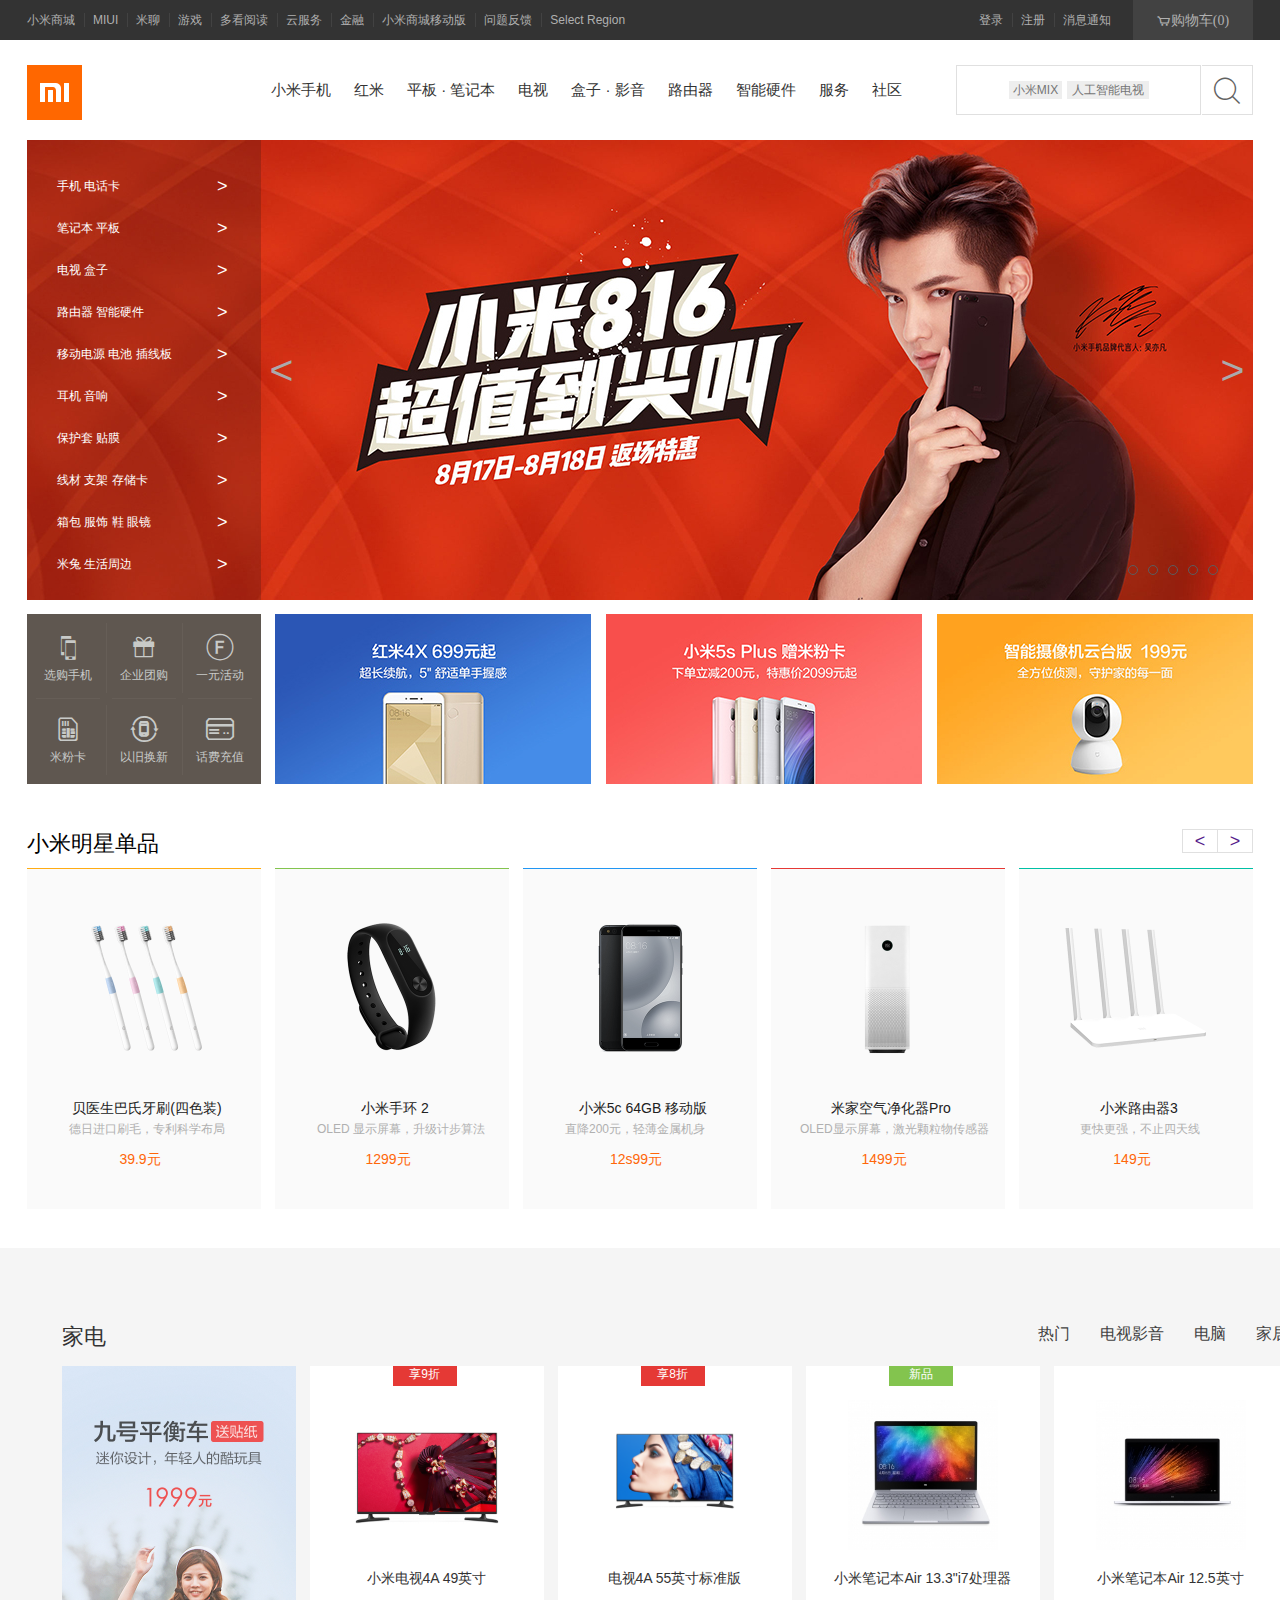
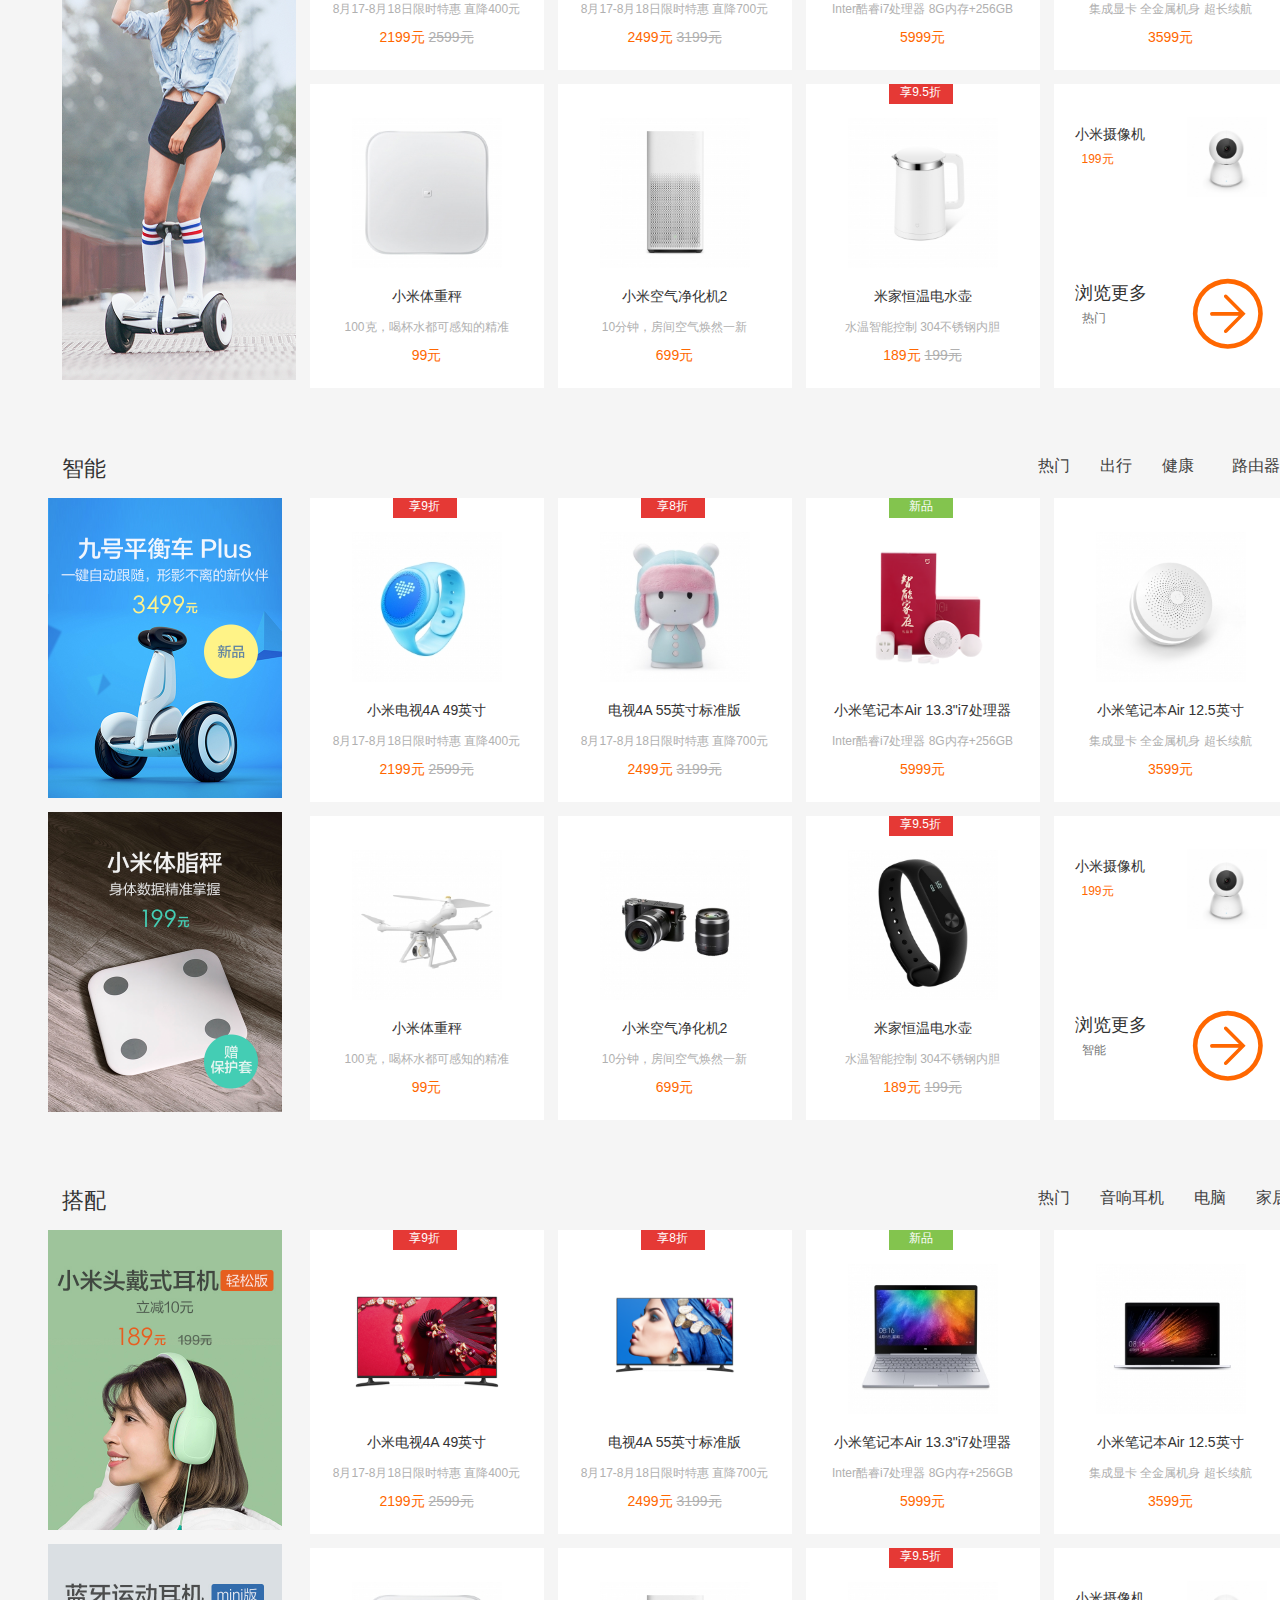
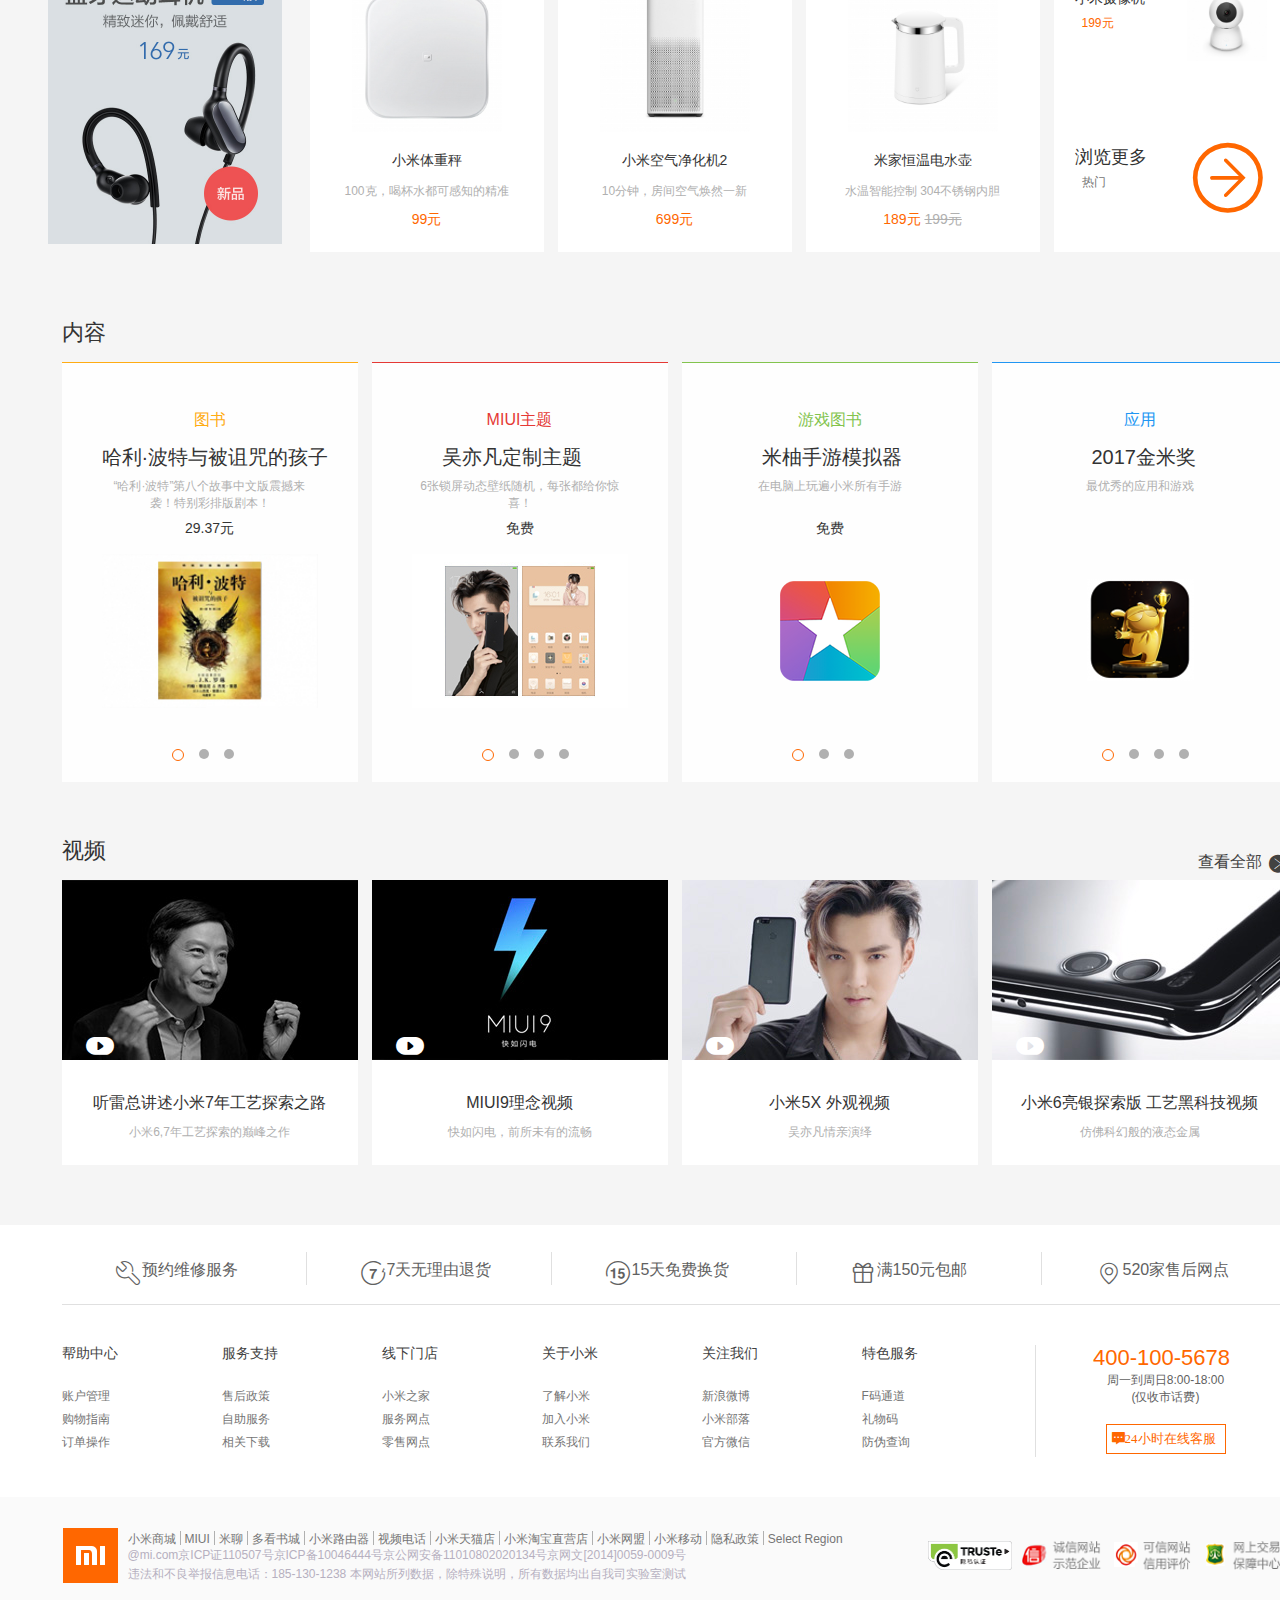
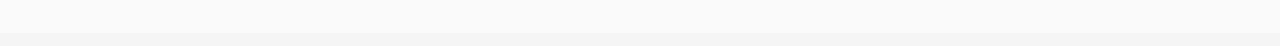
==== index.html @ 08bed20f "'mm'" ====
<!DOCTYPE HTML PUBLIC "-//W3C//DTD HTML 4.01//EN" "http://www.w3.org/TR/html4/strict.dtd">
<html lang="en">
<head>
	<meta http-equiv="Content-Type" content="text/html;charset=UTF-8">
	<link rel="stylesheet" href="css/index.css">
	<link rel="stylesheet" href="iconfont/iconfont.css">
</head>
<body>
	<!-- 头部开始 -->
	<header>
		<main>
			<ul class="head-left">
				<li><a href="" class="hleft-one">小米商城</a></li>
				<li><a href="">MIUI</a></li>
				<li><a href="">米聊</a></li>
				<li><a href="">游戏</a></li>
				<li><a href="">多看阅读</a></li>
				<li><a href="">云服务</a></li>
				<li><a href="">金融</a></li>
				<li><a href="">小米商城移动版</a></li>
				<li><a href="">问题反馈</a></li>
				<li><a href="" class="hleft-last">Select Region</a>
				</li>
			</ul>
			<ul class="head-right">
				<li><a href="" class="hright-one">登录</a></li>
				<li><a href="">注册</a></li>
				<li><a href="" class="hright-last">消息通知</a>
				</li>
				<a href="" class="shoppingche">
					<div class="iconfont icon-gouwuche">购物车(0)</div>
				</a>

			</ul>
		</main>
	</header>
	<!-- 头部结束 -->
	<!-- 导航开始 -->
	<nav>
		<a href="" class="logo"></a>
		<ul class="nav-body">
			<li><a href="" class="nav-one">小米手机</a></li>
			<li><a href="">红米</a></li>
			<li><a href="">平板 · 笔记本</a></li>
			<li><a href="">电视</a></li>
			<li><a href="">盒子 · 影音</a></li>
			<li><a href="">路由器</a></li>
			<li><a href="">智能硬件</a></li>
			<li><a href="">服务</a></li>
			<li><a href="" class="nav-last">社区</a></li>
		</ul>
		<div class="nav-right">
			<div class="search">
				<div class="search-left">
					<div class="searchword">
						<a href="" class="searchword1">小米MIX</a>
						<a href="" class="searchword2">人工智能电视</a>
					</div>
				</div>
				<a href="" class="search-right">
					<div class="iconfont icon-sousuo"></div>
				</a>
			</div>
		</div>
	</nav>
	<!-- 导航结束 -->
	<!-- banner开始 -->
	<section class="banner">
		<ul class="bannerbody">
			<li><img src="" alt=""></li>
			<li><img src="" alt=""></li>
			<li><img src="" alt=""></li>
			<li><img src="" alt=""></li>
			<li><img src="" alt=""></li>
			<li>
				<a href="">
					<img src="img/banner2.jpg" alt="">
				</a>
			</li>
		</ul>
		<a href="" class="banner-left"><</a>
		<a href="" class="banner-right">></a>
		<a href="" class="banner-circlebox">
			<div></div>
			<div></div>
			<div></div>
			<div></div>
			<div class="circle-last"></div>
		</a>
		<aside>
			<ul class="cenav">
				<li>
					<a href="">
						<span class="aside1">手机  电话卡</span>
						<span class="aside2">&gt;</span>
					</a>
				</li>
				<li>
					<a href="">
						<span class="aside1">笔记本  平板</span>
						<span class="aside2">></span>
					</a>
				</li>
				<li>
					<a href="">
						<span class="aside1">电视 盒子</span>
						<span class="aside2">></span>
					</a>
				</li>
				<li>
					<a href=""> 
						<span class="aside1">路由器 智能硬件</span>
						<span class="aside2">></span>
					</a>
				</li>
				<li>
					<a href="">
						<span class="aside1">移动电源 电池 插线板
						</span>
						<span class="aside2">></span>
					</a>
				</li>
				<li>
					<a href="">
						<span class="aside1">耳机 音响</span>
						<span class="aside2">></span>
					</a>
				</li>
				<li>
					<a href="">
						<span class="aside1">保护套 贴膜</span>
						<span class="aside2">></span>
					</a>
				</li>
				<li>
					<a href="">
						<span class="aside1">线材 支架 存储卡</span>
						<span class="aside2">></span>
					</a>
				</li>
				<li>
					<a href="">
						<span class="aside1">箱包 服饰 鞋 眼镜</span>
						<span class="aside2">></span>
					</a>
				</li>
				<li>
					<a href="">
						<span class="aside1">米兔 生活周边</span>
						<span class="aside2">></span>
					</a>
				</li>
			</ul>

		</aside>

	
		
	</section>
	<!-- banner结束 -->
	<section class="xiaomi">
		<div class="xiaomi-left">
			<ul class="xiaomi-left-table">
				<li class="left-table1">
					<a href="">
						<div class="pictureicon">
							<div class="iconfont icon-xuangoushouji">
							</div>
						</div>
							选购手机
					</a>
				</li>
				<li class="left-table">
					<a href="">
						<div class="pictureicon">
							<div class="iconfont icon-liwu">
							</div>
						</div>
							企业团购
					</a>
				</li>
				<li class="left-table">
					<a href="">
						<div class="pictureicon">
							<div class="iconfont icon-f">
							</div>
						</div>
						一元活动
					</a>
				</li>
				<li class="left-table3">
					<a href="">
						<div class="pictureicon">
							<div class="iconfont icon-mifenqia">
							</div>
						</div>
						米粉卡
					</a>
				</li>
				<li class="left-table2">
					<a href="">
						<div class="pictureicon">
							<div class="iconfont icon-yijiuhuanxin">
							</div>
						</div>
						以旧换新
					</a>
				</li>
				<li class="left-table2">
					<a href="">
						<div class="pictureicon">
							<div class="iconfont icon-huafeichongzhi">
							</div>
						</div>
						话费充值
					</a>
				</li>	
			</ul>
		</div>
		<ul class="xiaomi-right">
			<li>
				<a href="">
					<img src="img/1.jpg" alt="">
				</a>
			</li>
			<li>
				<a href="">
					<img src="img/2.jpg" alt="">
				</a>
			</li>
			<li class="xiaomi-rightlast">
				<a href="">
					<img src="img/3.jpg" alt="">
				</a>
			</li>
		</ul>
	</section>
	<!-- 明星单品开始 -->
	<section class="star">
		<div class="star-title">
				<div class="star-word">小米明星单品</div>
				<ul class="star-btn">
					<li><a href="" ><</a></li>
					<li class="star-btn-left"><a href="" >></a></li>
				</ul>
		</div>
		<ul class="star-goods">
			<li class="star-goods-one">
				<a href="">
					<img src="img/m2.1h.png" alt="">
				</a>
				<a href="" class="goods-word">贝医生巴氏牙刷(四色装)
				</a>
				<span class="jieshao">德日进口刷毛，专利科学布局</span>
				<span class="goods-price">39.9元</span>
			</li>
			<li class="star-goods-two">
				<a href="">
					<img src="img/m2.2.png" alt="">
				</a>
				<a href="" class="goods-word">小米手环 2</a>
				<span class="jieshao">OLED 显示屏幕，升级计步算法
				</span>
				<span class="goods-price">1299元</span>
			</li>
			<li class="star-goods-theer">
				<a href="">
					<img src="img/m2.3.png" alt="">
				</a>
				<a href="" class="goods-word">小米5c 64GB 移动版</a>
				<span class="jieshao">直降200元，轻薄金属机身
				</span>
				<span class="goods-price">12s99元</span>
			</li>
			<li class="star-goods-four">
				<a href="">
					<img src="img/m2.4.png" alt="">
				</a>
				<a href="" class="goods-word">米家空气净化器Pro</a>
				<span class="jieshao1">OLED显示屏幕，激光颗粒物传感器
				</span>
				<span class="goods-price">1499元</span>
			</li>
			<li class="star-goods-last">
				<a href="">
					<img src="img/m2.6.png" alt="">
				</a>
				<a href="" class="goods-word">小米路由器3</a>
				<span class="jieshao2">更快更强，不止四天线</span>
				<span class="goods-price">149元</span>
			</li>
		</ul>
	</section> 
		

	<!-- 明星单品结束 -->
	
	<section class="tongping">
		<!-- 家电开始 -->
		<div class="homeelec-title">
			<div class="homedlec-word">家电</div>
			<ul class="homeelec-nav">
				<li><a href="">热门</a></li>
				<li class="homeelec-navtwo">
					<a href="">电视影音</a>
				</li>
				<li><a href="">电脑</a></li>
				<li class="homeelec-navlast"><a href="">家居</a></li>
			</ul>
		</div>
		<div class="homeelec-body">
			<div class="homeelec-left">
				<a href="">
					<img src="img/m3.jpg" alt="">
				</a>
			</div>
			<ul class="homeelec-right">
				<li>
					<div class="homeelec-sbox">
						<p>刚刚收到电视，很不错，听说给好评可以撩客服妹子，有单...
						</p>
						<span class="homeelec-word3">来自于 雷先生 的评价</span>
					</div>
					<a href="" class="homeelec-picture">
						<img src="img/m3.1.png" alt="">
					</a>
					<a href="" class="homeelec-word1">小米电视4A 49英寸</a>
					<span class="homeelec-word2">8月17-8月18日限时特惠 直降400元</span>
					<span class="homeelec-price">
						2199元 <s class="old-price">2599元</s>
					</span>
					<span class="homeelec-word4">享9折</span>
				</li>
				<li>
					<div class="homeelec-sbox">
						<p>大屏幕的感观，心大一样的世界体现，超爱！超爱！
						</p>
						<span class="homeelec-word3">来自于 龙煞 的评价</span>
					</div>
					<a href="" class="homeelec-picture">
						<img src="img/m3.2.png" alt="">
					</a>
					<a href="" class="homeelec-word1">电视4A 55英寸标准版</a>
					<span class="homeelec-word2">8月17-8月18日限时特惠 直降700元</span>
					<span class="homeelec-price">
						2499元 <s class="old-price">3199元</s>
					</span>
					<span class="homeelec-word4">享8折</span>
				</li>
				<li>
					<div class="homeelec-sbox">
						<p>东西不错，很喜欢，等这款本子很长时间了
						</p>
						<span class="homeelec-word3">来自于 紫龙灵宣 的评价
						</span>
					</div>
					<a href="" class="homeelec-picture">
						<img src="img/m3.4.jpg" alt="">
					</a>
					<a href="" class="homeelec-word1">小米笔记本Air 13.3"i7处理器</a>
					<span class="homeelec-word2">Inter酷睿i7处理器 8G内存+256GB
					</span>
					<span class="homeelec-price">
						5999元 <!-- <s class="old-price">2199元</s> -->
					</span>
					<span class="homeelec-word5">新品</span>
				</li>
				<li>
					<div class="homeelec-sbox">
						<p>很薄，手感也很好，就是硬盘小了点，usb只有一个，很...
						</p>
						<span class="homeelec-word3">来自于 王喵喵 的评价</span>
					</div>
					<a href="" class="homeelec-picture">
						<img src="img/m3.5.jpg" alt="">
					</a>
					<a href="" class="homeelec-word1">小米笔记本Air 12.5英寸</a>
					<span class="homeelec-word2">集成显卡 全金属机身 超长续航
					</span>
					<span class="homeelec-price">
						3599元 <!-- <s class="old-price">2199元</s> -->
					</span>
				</li>
				<li>
					<div class="homeelec-sbox">
						<p>什么都不说，什么都不做，只有静静的欣赏就够了
						</p>
						<span class="homeelec-word3">来自于 兰睿智 的评价</span>
					</div>
					<a href="" class="homeelec-picture">
						<img src="img/m3.6.jpg" alt="">
					</a>
					<a href="" class="homeelec-word1">小米体重秤</a>
					<span class="homeelec-word2">100克，喝杯水都可感知的精准
					</span>
					<span class="homeelec-price">
						99元 <!-- <s class="old-price">2199元</s> -->
					</span>
				</li>
				<li>
					<div class="homeelec-sbox">
						<p>万水千山总是情，给你满分行不行？
						</p>
						<span class="homeelec-word3">来自于 1117599502 的评价
						</span>
					</div>
					<a href="" class="homeelec-picture">
						<img src="img/m3.7.jpg" alt="">
					</a>
					<a href="" class="homeelec-word1">小米空气净化机2</a>
					<span class="homeelec-word2">10分钟，房间空气焕然一新</span>
					<span class="homeelec-price">
						699元<!--  <s class="old-price">2199元</s> -->
					</span>
				</li>
				<li>
					<div class="homeelec-sbox">
						<p>试用了一下，烧水很快，就是声音略大！保温功能暂时没用...
						</p>
						<span class="homeelec-word3">来自于 奥特嫚 的评价</span>
					</div>
					<a href="" class="homeelec-picture">
						<img src="img/m3.8.jpg" alt="">
					</a>
					<a href="" class="homeelec-word1">米家恒温电水壶</a>
					<span class="homeelec-word2">水温智能控制 304不锈钢内胆
					</span>
					<span class="homeelec-price">
						189元 <s class="old-price">199元</s>
					</span>
					<span class="homeelec-word4">享9.5折</span>
				</li>
				
				</li>
			</ul>
			<ul class="homeelec-eight">
					<li class="eight-top">
						<a href=""><img src="img/m3.9.jpg" alt=""></a>
						<a href="" class="eight-word">小米摄像机</a>
						<span>199元</span>
					</li>
					<li class="eight-bottom">
						<a href="" class="iconfont icon-youjiantou">
						</a>
						<a href="" class="eight-word">浏览更多</a>
						<span>热门</span>
					</li>
			</ul>
		</div>
		<!-- 家电结束 -->

		<!-- 智能开始 -->
		<div class="homeelec-title">
			<div class="homedlec-word">智能</div>
			<ul class="homeelec-nav">
				<li><a href="">热门</a></li>
				<li><a href="">出行</a></li>
				<li><a href="">健康</a></li>
				<li class="homeelec-navtwo"><a href="">路由器</a></li>
			</ul>
		</div>
		<div class="homeelec-body">
			<div class="zhineng-left">
				<a href="">
					<img src="img/m4.1.jpg" alt="">
				</a>
				<a href="">
					<img src="img/xmm4.2.png" alt="">
				</a>
			</div>
			<ul class="homeelec-right">
				<li>
					<div class="homeelec-sbox">
						<p>刚刚收到电视，很不错，听说给好评可以撩客服妹子，有单...
						</p>
						<span class="homeelec-word3">来自于 雷先生 的评价</span>
					</div>
					<a href="" class="homeelec-picture">
						<img src="img/m4.3.jpg" alt="">
					</a>
					<a href="" class="homeelec-word1">小米电视4A 49英寸</a>
					<span class="homeelec-word2">8月17-8月18日限时特惠 直降400元</span>
					<span class="homeelec-price">
						2199元 <s class="old-price">2599元</s>
					</span>
					<span class="homeelec-word4">享9折</span>
				</li>
				<li>
					<div class="homeelec-sbox">
						<p>大屏幕的感观，心大一样的世界体现，超爱！超爱！
						</p>
						<span class="homeelec-word3">来自于 龙煞 的评价</span>
					</div>
					<a href="" class="homeelec-picture">
						<img src="img/m4.4.jpg" alt="">
					</a>
					<a href="" class="homeelec-word1">电视4A 55英寸标准版</a>
					<span class="homeelec-word2">8月17-8月18日限时特惠 直降700元</span>
					<span class="homeelec-price">
						2499元 <s class="old-price">3199元</s>
					</span>
					<span class="homeelec-word4">享8折</span>
				</li>
				<li>
					<div class="homeelec-sbox">
						<p>东西不错，很喜欢，等这款本子很长时间了
						</p>
						<span class="homeelec-word3">来自于 紫龙灵宣 的评价
						</span>
					</div>
					<a href="" class="homeelec-picture">
						<img src="img/m4.5l.png" alt="">
					</a>
					<a href="" class="homeelec-word1">小米笔记本Air 13.3"i7处理器</a>
					<span class="homeelec-word2">Inter酷睿i7处理器 8G内存+256GB
					</span>
					<span class="homeelec-price">
						5999元 <!-- <s class="old-price">2199元</s> -->
					</span>
					<span class="homeelec-word5">新品</span>
				</li>
				<li>
					<div class="homeelec-sbox">
						<p>很薄，手感也很好，就是硬盘小了点，usb只有一个，很...
						</p>
						<span class="homeelec-word3">来自于 王喵喵 的评价</span>
					</div>
					<a href="" class="homeelec-picture">
						<img src="img/m4.6.jpg" alt="">
					</a>
					<a href="" class="homeelec-word1">小米笔记本Air 12.5英寸</a>
					<span class="homeelec-word2">集成显卡 全金属机身 超长续航
					</span>
					<span class="homeelec-price">
						3599元 <!-- <s class="old-price">2199元</s> -->
					</span>
				</li>
				<li>
					<div class="homeelec-sbox">
						<p>什么都不说，什么都不做，只有静静的欣赏就够了
						</p>
						<span class="homeelec-word3">来自于 兰睿智 的评价</span>
					</div>
					<a href="" class="homeelec-picture">
						<img src="img/m4.7.jpg" alt="">
					</a>
					<a href="" class="homeelec-word1">小米体重秤</a>
					<span class="homeelec-word2">100克，喝杯水都可感知的精准
					</span>
					<span class="homeelec-price">
						99元 <!-- <s class="old-price">2199元</s> -->
					</span>
				</li>
				<li>
					<div class="homeelec-sbox">
						<p>万水千山总是情，给你满分行不行？
						</p>
						<span class="homeelec-word3">来自于 1117599502 的评价
						</span>
					</div>
					<a href="" class="homeelec-picture">
						<img src="img/m4.8.jpg" alt="">
					</a>
					<a href="" class="homeelec-word1">小米空气净化机2</a>
					<span class="homeelec-word2">10分钟，房间空气焕然一新</span>
					<span class="homeelec-price">
						699元<!--  <s class="old-price">2199元</s> -->
					</span>
				</li>
				<li>
					<div class="homeelec-sbox">
						<p>试用了一下，烧水很快，就是声音略大！保温功能暂时没用...
						</p>
						<span class="homeelec-word3">来自于 奥特嫚 的评价</span>
					</div>
					<a href="" class="homeelec-picture">
						<img src="img/m4.9.jpg" alt="">
					</a>
					<a href="" class="homeelec-word1">米家恒温电水壶</a>
					<span class="homeelec-word2">水温智能控制 304不锈钢内胆
					</span>
					<span class="homeelec-price">
						189元 <s class="old-price">199元</s>
					</span>
					<span class="homeelec-word4">享9.5折</span>
				</li>
				
				</li>
			</ul>
			<ul class="homeelec-eight">
					<li class="eight-top">
						<a href=""><img src="img/m3.9.jpg" alt=""></a>
						<a href="" class="eight-word">小米摄像机</a>
						<span>199元</span>
					</li>
					<li class="eight-bottom">
						<a href="" class="iconfont icon-youjiantou">
						</a>
						<a href="" class="eight-word">浏览更多</a>
						<span>智能</span>
					</li>
	    </div>
	    <!-- 智能结束 -->
	    <!-- 搭配开始 -->
		<div class="homeelec-title">
			<div class="homedlec-word">搭配</div>
			<ul class="homeelec-nav">
				<li><a href="">热门</a></li>
				<li class="homeelec-navtwo">
					<a href="">音响耳机</a>
				</li>
				<li><a href="">电脑</a></li>
				<li class="homeelec-navlast"><a href="">家居</a></li>
			</ul>
		</div>
		<div class="homeelec-body">
			<div class="zhineng-left">
				<a href="">
					<img src="img/m5.1.jpg" alt="">
				</a>
				<a href="">
					<img src="img/m5.2.jpg" alt="">
				</a>
			</div>
			<ul class="homeelec-right">
				<li>
					<div class="homeelec-sbox">
						<p>刚刚收到电视，很不错，听说给好评可以撩客服妹子，有单...
						</p>
						<span class="homeelec-word3">来自于 雷先生 的评价</span>
					</div>
					<a href="" class="homeelec-picture">
						<img src="img/m3.1.png" alt="">
					</a>
					<a href="" class="homeelec-word1">小米电视4A 49英寸</a>
					<span class="homeelec-word2">8月17-8月18日限时特惠 直降400元</span>
					<span class="homeelec-price">
						2199元 <s class="old-price">2599元</s>
					</span>
					<span class="homeelec-word4">享9折</span>
				</li>
				<li>
					<div class="homeelec-sbox">
						<p>大屏幕的感观，心大一样的世界体现，超爱！超爱！
						</p>
						<span class="homeelec-word3">来自于 龙煞 的评价</span>
					</div>
					<a href="" class="homeelec-picture">
						<img src="img/m3.2.png" alt="">
					</a>
					<a href="" class="homeelec-word1">电视4A 55英寸标准版</a>
					<span class="homeelec-word2">8月17-8月18日限时特惠 直降700元</span>
					<span class="homeelec-price">
						2499元 <s class="old-price">3199元</s>
					</span>
					<span class="homeelec-word4">享8折</span>
				</li>
				<li>
					<div class="homeelec-sbox">
						<p>东西不错，很喜欢，等这款本子很长时间了
						</p>
						<span class="homeelec-word3">来自于 紫龙灵宣 的评价
						</span>
					</div>
					<a href="" class="homeelec-picture">
						<img src="img/m3.4.jpg" alt="">
					</a>
					<a href="" class="homeelec-word1">小米笔记本Air 13.3"i7处理器</a>
					<span class="homeelec-word2">Inter酷睿i7处理器 8G内存+256GB
					</span>
					<span class="homeelec-price">
						5999元 <!-- <s class="old-price">2199元</s> -->
					</span>
					<span class="homeelec-word5">新品</span>
				</li>
				<li>
					<div class="homeelec-sbox">
						<p>很薄，手感也很好，就是硬盘小了点，usb只有一个，很...
						</p>
						<span class="homeelec-word3">来自于 王喵喵 的评价</span>
					</div>
					<a href="" class="homeelec-picture">
						<img src="img/m3.5.jpg" alt="">
					</a>
					<a href="" class="homeelec-word1">小米笔记本Air 12.5英寸</a>
					<span class="homeelec-word2">集成显卡 全金属机身 超长续航
					</span>
					<span class="homeelec-price">
						3599元 <!-- <s class="old-price">2199元</s> -->
					</span>
				</li>
				<li>
					<div class="homeelec-sbox">
						<p>什么都不说，什么都不做，只有静静的欣赏就够了
						</p>
						<span class="homeelec-word3">来自于 兰睿智 的评价</span>
					</div>
					<a href="" class="homeelec-picture">
						<img src="img/m3.6.jpg" alt="">
					</a>
					<a href="" class="homeelec-word1">小米体重秤</a>
					<span class="homeelec-word2">100克，喝杯水都可感知的精准
					</span>
					<span class="homeelec-price">
						99元 <!-- <s class="old-price">2199元</s> -->
					</span>
				</li>
				<li>
					<div class="homeelec-sbox">
						<p>万水千山总是情，给你满分行不行？
						</p>
						<span class="homeelec-word3">来自于 1117599502 的评价
						</span>
					</div>
					<a href="" class="homeelec-picture">
						<img src="img/m3.7.jpg" alt="">
					</a>
					<a href="" class="homeelec-word1">小米空气净化机2</a>
					<span class="homeelec-word2">10分钟，房间空气焕然一新</span>
					<span class="homeelec-price">
						699元<!--  <s class="old-price">2199元</s> -->
					</span>
				</li>
				<li>
					<div class="homeelec-sbox">
						<p>试用了一下，烧水很快，就是声音略大！保温功能暂时没用...
						</p>
						<span class="homeelec-word3">来自于 奥特嫚 的评价</span>
					</div>
					<a href="" class="homeelec-picture">
						<img src="img/m3.8.jpg" alt="">
					</a>
					<a href="" class="homeelec-word1">米家恒温电水壶</a>
					<span class="homeelec-word2">水温智能控制 304不锈钢内胆
					</span>
					<span class="homeelec-price">
						189元 <s class="old-price">199元</s>
					</span>
					<span class="homeelec-word4">享9.5折</span>
				</li>
				
				</li>
			</ul>
			<ul class="homeelec-eight">
					<li class="eight-top">
						<a href=""><img src="img/m3.9.jpg" alt=""></a>
						<a href="" class="eight-word">小米摄像机</a>
						<span>199元</span>
					</li>
					<li class="eight-bottom">
						<a href="" class="iconfont icon-youjiantou">
						</a>
						<a href="" class="eight-word">浏览更多</a>
						<span>热门</span>
					</li>
			</ul>
		</div>
	    <!-- 搭配结束 -->
	    <!-- 内容开始 -->
	    <div class="homeelec-title">
			<div class="homedlec-word">内容</div>	
	    </div>
	    <ul class="content">
	    	<li class="contet-one">
	    		<span class="contet-one1">图书</span>
	    		<a href="" class="content-word">哈利·波特与被诅咒的孩子</a>
	    		<a href="" class="content-intro">
	    			“哈利·波特”第八个故事中文版震撼来袭！特别彩排版剧本！
	    		</a>
	    		<a href="" class="content-price">29.37元</a>
	    		<a href="" class="content-picture">
	    			<img src="img/6.1.png" alt="">
	    		</a>
	    		<a class="content-bottom">
	    			<div class="bottom-circle1"></div>
	    			<div class="bottom-circle"></div>
	    			<div class="bottom-circle3"></div>
	    		</a>
	    		<a href="" class="content-left"><</a>
	    		<a href="" class="content-right">></a>
	    	</li>
	    	<li class="contet-two">
	    		<span>MIUI主题</span>
	    		<a href="" class="content-word2">吴亦凡定制主题</a>
	    		<a href="" class="content-intro">
	    			6张锁屏动态壁纸随机，每张都给你惊喜！
	    		</a>
	    		<a href="" class="content-price">免费</a>
	    		<a href="" class="content-picture">
	    			<img src="img/6.2.jpg" alt="">
	    		</a>
	    		<a class="content-bottom">
	    			<div class="bottom-circle1"></div>
	    			<div class="bottom-circle"></div>
	    			<div class="bottom-circle5"></div>
	    			<div class="bottom-circle6"></div>
	    		</a>
	    		<a href="" class="content-left"><</a>
	    		<a href="" class="content-right">></a>
	    	</li>
	    	<li class="contet-theer">
	    		<span>游戏图书</span>
	    		<a href="" class="content-word3">米柚手游模拟器</a>
	    		<a href="" class="content-intro">
	    			在电脑上玩遍小米所有手游
	    		</a>
	    		<a href="" class="content-price">免费</a>
	    		<a href="" class="content-picture">
	    			<img src="img/6.3.png" alt="">
	    		</a>
	    		<a class="content-bottom">
	    			<div class="bottom-circle1"></div>
	    			<div class="bottom-circle"></div>
	    			<div class="bottom-circle3"></div>
	    		</a>
	    		<a href="" class="content-left"><</a>
	    		<a href="" class="content-right">></a>
	    	</li>
	    	<li class="contet-four">
	    		<span>应用</span>
	    		<a href="" class="content-word4">2017金米奖</a>
	    		<a href="" class="content-intro">
	    			最优秀的应用和游戏
	    		</a>
	    		<a href="" class="content-price"></a>
	    		<a href="" class="content-picture">
	    			<img src="img/6.4.png" alt="">
	    		</a>
	    		<a class="content-bottom">
	    			<div class="bottom-circle1"></div>
	    			<div class="bottom-circle"></div>
	    			<div class="bottom-circle5"></div>
	    			<div class="bottom-circle6"></div>
	    		</a>
	    		<a href="" class="content-left"><</a>
	    		<a href="" class="content-right">></a>
	    	</li>
	    </ul>
	    <!-- 内容结束 -->
	    <!-- 视频开始 -->
	    <div class="homeelec-title">
			<div class="homedlec-word">视频</div>
			<a href="" class="video-title">
				<span>查看全部</span>
				<div class="iconfont icon-jinlingyingcaiwangtubiao04">	
				</div>
			</a>
		</div>
		<ul class="video">
			<li>
				<a href="">
					<img src="img/7.1.jpg" alt="">
				</a>
				<div href="" class="iconfont icon-shipinbofang">
				</div>
				<a href="" class="video-word1">听雷总讲述小米7年工艺探索之路
				</a>
				<span>小米6,7年工艺探索的巅峰之作</span>
			</li>
			<li>
				<a href="">
					<img src="img/7.2.jpg" alt="">
				</a>
				<div href="" class="iconfont icon-shipinbofang">
				</div>
				<a href="" class="video-word1">MIUI9理念视频
				</a>
				<span>快如闪电，前所未有的流畅</span>
			</li>
			<li>
				<a href="">
					<img src="img/7.3.jpg" alt="">
				</a>
				<div href="" class="iconfont icon-shipinbofang">
				</div>
				<a href="" class="video-word1">小米5X 外观视频
				</a>
				<span>吴亦凡情亲演绎</span>
			</li>
			<li class="video-last">
				<a href="">
					<img src="img/7.4s.jpg" alt="">
				</a>
				<div href="" class="iconfont icon-shipinbofang">
				</div>
				<a href="" class="video-word1">小米6亮银探索版 工艺黑科技视频
				</a>
				<span>仿佛科幻般的液态金属</span>
			</li>
		</ul>
	    <!-- 视频结束 -->
	    <!-- 底部开始 -->
	    <div class="mbottom">
	    	<ul class="mbottom-top">
	    		<li>
	    			<a href="">
	    				<div class="iconfont icon-weixiu"></div>
	    				预约维修服务
	    			</a>
	    		</li>
	    		<li>
	    			<a href="">
	    				<div class="iconfont icon-icon-test"></div>
	    				7天无理由退货
	    			</a>
	    		</li>
	    		<li>
	    			<a href="">
	    				<div class="iconfont icon-icon-test1"></div>
	    				15天免费换货
	    			</a>
	    		</li>
	    		<li>
	    			<a href="">
	    				<div class="iconfont icon-gift"></div>
	    				满150元包邮
	    			</a>
	    		</li>
	    		<li class="mbottom-top5">
	    			<a href="">
	    				<div class="iconfont icon-dingwei"></div>
	    				520家售后网点
	    			</a>
	    		</li>
	    	</ul>
	    	<div class="bmottom-di">
	    		<ul class="di-left">
	    			<li>
	    				<span>帮助中心</span>
	    				<ul class="di-left-xiabiao">
	    					<li><a href="">账户管理</a></li>
	    					<li><a href="">购物指南</a></li>
	    					<li><a href="">订单操作</a></li>
	    				</ul>
	    			</li>
	    			<li>
	    				<span>服务支持</span>
	    				<ul class="di-left-xiabiao">
	    					<li><a href="">售后政策</a></li>
	    					<li><a href="">自助服务</a></li>
	    					<li><a href="">相关下载</a></li>
	    				</ul>
	    			</li>
	    			<li>
	    				<span>线下门店</span>
	    				<ul class="di-left-xiabiao">
	    					<li><a href="">小米之家</a></li>
	    					<li><a href="">服务网点</a></li>
	    					<li><a href="">零售网点</a></li>
	    				</ul>
	    			</li>
	    			<li>
	    				<span>关于小米</span>
	    				<ul class="di-left-xiabiao">
	    					<li><a href="">了解小米</a></li>
	    					<li><a href="">加入小米</a></li>
	    					<li><a href="">联系我们</a></li>
	    				</ul>
	    			</li>
	    			<li>
	    				<span>关注我们</span>
	    				<ul class="di-left-xiabiao">
	    					<li><a href="">新浪微博</a></li>
	    					<li><a href="">小米部落</a></li>
	    					<li><a href="">官方微信</a></li>
	    				</ul>
	    			</li>
	    			<li class="di-left-last">
	    				<span>特色服务</span>
	    				<ul class="di-left-xiabiao">
	    					<li><a href="">F码通道</a></li>
	    					<li><a href="">礼物码</a></li>
	    					<li><a href="">防伪查询</a></li>
	    				</ul>
	    			</li>
	    		</ul>
	    		<ul class="di-right">
	    			<span class="di-phone">400-100-5678</span>
	    			<span class="di-word">周一到周日8:00-18:00
	    			(仅收市话费)
	    			</span>
	    			<a href="" class="di-hujiao">
	    				<div class="iconfont icon-xinxi">24小时在线客服
	    				</div>
	    			</a>
	    		</ul>
	    	</div>
	    </div>
	    <!-- 底部结束 -->
	    <!-- 结尾开始 -->
	    <div class="end">
	    	<div class="end-body">
	    		<div class="end-left"></div>
	    		<div class="end-center">
	    			<ul class="end-center-top">
	    				<li class="end-center-one">
	    					<a href="">小米商城</a>
	    				</li>
	    				<li><a href="">MIUI</a></li>
	    				<li><a href="">米聊</a></li>
	    				<li><a href="">多看书城</a></li>
	    				<li><a href="">小米路由器</a></li>
	    				<li><a href="">视频电话</a></li>
	    				<li><a href="">小米天猫店</a></li>
	    				<li><a href="">小米淘宝直营店</a></li>
	    				<li><a href="">小米网盟</a></li>
	    				<li><a href="">小米移动</a></li>
	    				<li><a href="">隐私政策</a></li>
	    				<li class="end-center-last">
	    					<a href="">Select Region</a>
	    				</li>
	    			</ul>
	    			<ul class="end-center-bottom1">
	    				<li><a href="">@mi.com</a></li>
	    				<li>京ICP证110507号</li>
	    				<li><a href="">京ICP备10046444号</a></li>
	    				<li><a href="">京公网安备11010802020134号</a></li>
	    				<li><a href="">京网文[2014]0059-0009号</a></li>
	    			</ul>
	    			<div class="end-center-bottom2">
	    				违法和不良举报信息电话：185-130-1238 本网站所列数据，除特殊说明，所有数据均出自我司实验室测试
	    			</div>
	    		</div>
	    		<ul class="end-right">
	    			<li><a href="../个人主页/index.html" class="end-picture1"></a></li>
	    			<li><a href="" class="end-picture2"></a></li>
	    			<li><a href="" class="end-picture3"></a></li>
	    			<li class="end-right-last">
	    				<a href="" class="end-picture4"></a>
	    			</li>
	    		</ul>
	    	</div>
	    </div>
	    <!-- 结尾 -->
	</section>
	
</body>
</html>
---- css/index.css ----
/*
* @Author: lenovo
* @Date:   2017-08-17 16:20:52
* @Last Modified by:   lenovo
* @Last Modified time: 2017-08-20 18:27:26
*/
@import url('base.css');
/* 头部开始 */
header{
	width: 100%;
	height: 40px;
	background: #333333;
}
main{
	width: 1226px;
	height: 100%;
	background: #333333;
	margin:0 auto;
}
.head-left{
	width: 614px;
	height: 100%;
	background: #333333;
	float: left;

}
.head-left li,.head-right li{
	float: left;

}
.head-left li a,.head-right li a{
	padding-left: 8px;
	padding-right: 9px;
	border-right: 1px solid #424242;
	line-height: 40px;
	color: #b0b0b0;
	font-size: 12px;
}
.head-left .hleft-one,.head-right .hright-one{
	padding-left: 0;
}
.head-left .hleft-last,.head-right .hright-last{
	border-right: 0;
}
.head-left li a:hover{
	color: #ffffff;
}
.head-right{
	width: 274px;
	height: 100%;
	background: #333333;
	float:right ;
}
.head-right li a:hover{
	color: #ffffff;
}
.shoppingche{
	width: 120px;
	height: 40px;
	background: #424242;
	float: right;
	/* padding-top:12px;
	padding-left: 16px; */

}
.shoppingche:hover{
	background: #ffffff;
}
/* 头部结束 */

/* 导航开始 */
nav{
	width: 1226px;
	height: 100px;
	background: #ffffff;
	margin: 0 auto;
	overflow: hidden;
}
.logo{
	display: block;
	width: 55px;
	height: 55px;
	background: url('../img/logo.png') no-repeat center center;
	margin-top: 25px;
	float: left;
	margin-right: 189px;

}
.nav-body{
	width: 634px;
	height: 100%;
	background: #ffffff;
	float: left;
/* 	margin-left:  */

}
.nav-right{
	width: 297px;
	height: 100%;
	background: #ffffff;
	float: right;
	padding-top: 25px;
}
.nav-body li{
	float: left;
}
.nav-body li a{
	font-size: 15px;
	color: #333333;
	padding-left: 11px;
	padding-right: 12px;
	line-height: 100px;

}
.nav-body li a:hover{
	color:  #ff6700;
}
.nav-body .nav-last{
	padding-right: 0;
}
.nav-body .nav-one{
	padding-left: 0;
}
.search{
	width: 297px;
	height: 50px;
	background: #ffffff;

}
.search-left{
	width: 191px;
	height: 33px;
	background: #ffffff;
	border: 1px solid #e0e0e0;
	float: left;
	padding-top: 15px;
	padding-left: 52px;
}
.search-right{
	display: block;
	width: 50px;
	height: 48px;
	background: #ffffff;
	border: 1px solid #e0e0e0;
	border-left: 0;
	float: right;
}
.search-right:hover{
	background: #ff6700;
}
.searchword{
	width: 140px;
	height: 18px;
	background: #ffffff;

}
.searchword1,.searchword2{
	width: 53px;
	height: 100%;
	background:#eeeeee;
	float: left;
	display: block;
	font-size: 12px;
	color: #757575;
	text-align: center;
	line-height: 18px;
	margin-right: 5px;

}
.searchword2{
	width: 82px;
	margin-right: 0;

}
.searchword2:hover{
	background: #ff6700;
	color: #ffffff;
}
.searchword1:hover{
	background: #ff6700;
	color: #ffffff;
}
/* 导航结束 */

/* banner开始 */
.banner{
	width: 1226px;
	height: 460px;
	background: red;
	margin: 0 auto;
	position: relative;
	margin-bottom: 14px;
}
.bannerbody{
	width: 1226px;
	height: 460px;
	background: black;
	position: relative;
}
.bannerbody li{
	width: 1226px;
	height: 460px;
	background: yellow;
	float: left;
	position: absolute;
}
.banner-left,.banner-right{
	display: block;
	width: 41px;
	height: 69px;
	/* background: black; */
	background: rgba(75,76,79,0);
	position: absolute;
	top: 0;
	bottom: 0;
	margin-top: auto;
	margin-bottom: auto;
	font-size: 41px;
	text-align: center;
	line-height: 69px;
	color: #aaaaac;
}
.banner-left{
	 left:234px;

}
.banner-right{
	right:0;
}
.banner-right:hover{
	background: rgba(75,76,79,0.6);
}
.banner-left:hover{
	background: rgba(75,76,79,0.6);
}

.banner-circlebox{
	display: block;
	width: 90px;
	height: 10px;
	/* background: yellow; */
	position: absolute;
	right: 35px;
	bottom: 25px;
}
.banner-circlebox div{
	width: 8px;
	height: 8px;
	border-radius: 50%;
	border: 1px solid #5c5c5f;
	float: left;
	margin-right: 10px;

}
.banner-circlebox .circle-last{
	margin-right: 0;
}
.banner-circlebox div:hover{
	background: #7c7c81;
}
aside{
	width: 234px;
	height: 435px;
	background:rgba(15, 16, 20, 0.2);
	float: left;
	position: absolute;
	top: 0;
	left: 0;
	padding-top: 25px;

}
.cenav{
	width: 234px;
	height: 410px;
	/*background: rgba(15, 16, 20, 0.2);*/
	background-size: 12px 12px;

}
.cenav li{
	width: 174px;
	height: 42px;
	/*background:rgba(15, 16, 20, 0.2);*/
	font-size: 12px;
	/* text-align: ; */
	line-height: 42px;
	padding-left: 30px;
	padding-right: 30px;


}
.cenav li:hover{
	background:#ff6700;

}
.cenav li a{
	color: #ffffff;
	float: left;
	


}
.aside1{
	width: 135px;
	height: 12px;
	float: left;
	margin-right: 25px;

}
.aside2{
	width: 8px;
	height: 12px;
	float: right;
	font-size: 18px;
}



/* banner结束 */


/* 小米第一栏开始 */

.xiaomi{
	width: 1226px;
	height: 170px;
	background: #ffffff;
	margin: 0 auto;
}
.xiaomi-left{
	width: 228px;
	height: 164px;
	background: #5f5750;
	float: left;
	margin-right: 14px;
	padding:3px;
	font-size: 12px;
	/* position: relative; */

}
.xiaomi-left-table{
	width: 228px;
	height: 164px;
	background: red;
	
	/* position: absolute;
 */
}
.xiaomi-left-table li{
	width: 70px;
	height: 82px;
	background: #5f5750;
	padding-right: 3px;
	padding-left: 3px;
	float: left;
	position: relative;
	/* position: absolute; */

}
.left-table::before,.left-table2::before{
	content: "";
	display: block;
	width: 1px;
	height: 70px;
	background: #665e57;
	position: absolute;
	top: 6px;
	left: 0;	
}
.left-table2::after{
	content: "";
	display: block;
	width: 64px;
	height: 1px;
	background: #665e57;
	position: absolute;
	top: -1px;
	left: 6px;	
}
.left-table3::before{
	content: "";
	display: block;
	width: 64px;
	height: 1px;
	background: #665e57;
	position: absolute;
	top: -1px;
	left: 6px;	
}
.xiaomi-left-table li a{
	width: 70px;
	height: 46px;
	background: #5f5750;
	display: block;
	padding-top:18px ;
	font-size: 12px;
	color: #c8cac8;
	text-align: center;
	line-height: 24px;
}
.pictureicon{
	width: 70px;
	height: 24px;
	background: #5f5750;
	margin-bottom: 4px;
}
.xiaomi-left-table li a:hover{
	color: #ffffff;
}
.xiaomi-right li{
	width: 316px;
	height: 170px;
	background: #5f5750;
	float: left;
	margin-right: 15px;

}
.xiaomi a{
	color: #ffffff;
}
.xiaomi-right .xiaomi-rightlast{
	margin-right: 0;
}
/* 小米第一栏结束 */

/* 明星单品开始 */
.star{
	width: 	1226px;
	height: 438px;
	background: #ffffff;
	margin: 0 auto;
	padding-top: 26px;
	/* padding-bottom: 40px; */
}
.star-title{
	width: 100%;
	height: 39px;
	background: #ffffff;
	padding-top: 19px;

}
.star-word{
	width: 133px;
	height: 22px;
	font-size: 22px;
	background: #ffffff;
	float: left;

}
.star-btn{
	width: 69px;
	height: 22px;
	background: #ffffff;
	border: 1px solid #e0e0e0;
	float: right;
	font-size: 18px;
	color: #b4c1d4;	
	text-align: center;
	line-height: 22px;

}
.star-btn li{
	width: 34px;
	height: 22px;
	background: #ffffff;
	float: left;

}
.star-btn .star-btn-left{
	border-left: 1px solid #e0e0e0;
}
.star-btn li a:hover{
	color: #ff6700;
}
.star-goods{
	width: 1226px;
	height: 340px;
	background: #ffffff;
}
.star-goods li{
	width: 234px;
	height: 301px;
	background: #fafafa;
	float: left;
	margin-right: 14px;
	padding-top: 39px;
	border-top: 1px solid #ffac13;
	position: relative;

}
.star-goods li a{
	width: 160px;
	height: 160px;
	display: block;
	background: #fafafa;
	margin: 0 auto;

}
.star-goods .star-goods-two{
	border-top: 1px solid #83c44e;
}
.star-goods .star-goods-theer{
	border-top: 1px solid #2196f3;
}
.star-goods .star-goods-four{
	border-top: 1px solid #e53935;
}
.star-goods .star-goods-last{
	border-top: 1px solid #00c0a5;
	margin-right: 0;
}
.star-goods li a img{
	display: block;
	width:100%;
	height: 100%;
}
.star-goods li .goods-word{
	height: 16px;
	text-align: center;
	font-size: 14px;
	color: #212121;
	position: absolute;
	bottom: 93px;
	left: 40px;

}
.jieshao{
	width: 194px;
	height: 18px;
	font-size: 12px;
	color: #b0b0b0;
	position: absolute;
	bottom: 70px;
	left: 42px;

}
.goods-price{
	width: 234px;
	height: 21px;
	font-size: 14px;
	color:#ff6709 ;
	text-align: center;
	position: absolute;
	bottom: 37px;
	left: -4px;
	
}
.star-goods-four .jieshao1{
	width: 194px;
	height: 18px;
	font-size: 12px;
	color: #b0b0b0;
	position: absolute;
	bottom: 70px;
	left: 29px;
}
.star-goods-last .jieshao2{
	width: 194px;
	height: 18px;
	font-size: 12px;
	color: #b0b0b0;
	position: absolute;
	bottom: 70px;
	left: 61px;
 } 
/* 明星单品结束 */

/* 家电开始 */
.tongping{
	width: 1349px;
	height: 3538px;
	background: #f5f5f5;
	margin: 0 auto;
	padding-top: 60px;
}
.homeelec-title{
	width: 1226px;
	height: 58px;
	background: #f5f5f5; 
	margin:0 auto;
}
.homedlec-word{
	/* width: 133px;
	height: 22px;
	background: #ffffff; */
	font-size: 22px;
	line-height: 58px;
	float: left;
	color: #333;
}
.homeelec-nav{
	width: 280px;
	height: 26px;
	background: #f5f5f5;
	float: right;
	margin-top: 16px;
}
.homeelec-nav li{
	width: 32px;
	height: 24px;
	background: #f5f5f5;
	border-bottom: 2px solid #f5f5f5;
	float: left;
	margin-left: 30px;
	font-size: 16px;
	text-align: center;
	
}
.homeelec-nav li a{
	color: #424242;
}
.homeelec-nav li a:hover{
	color: #ff6700;
}
.homeelec-nav li:hover{
	border-bottom: 2px solid #ff6700;
}
.homeelec-nav .homeelec-navtwo{
	width: 64px;
}
.homeelec-body{
	width: 1226px;
	height: 614px;
	background: #f5f5f5;
	margin: 0 auto;
	position: relative;
	margin-bottom: 60px;
}
.homeelec-left{
	width: 234px;
	height: 100%;
	background: #ffffff;
	float: left;
	transition: all 1s ease;

}
.homeelec-left:hover{
	transform: translate(0, -5px);
	box-shadow: 0px 5px 8px 2px rgba(0, 0, 0, 0.6);
}
.homeelec-left a{
	width: 234px;
	height: 614px;
	background: black;
	display: block;
}
.homeelec-left a img{
	display: block;
	width: 100%;
	height: 100%;
}
.homeelec-right{
	width: 992px;
	height: 614px;
	background: #f5f5f5;
	float: right;
}
.homeelec-right li{
	width: 234px;
	height: 246px;
	background: #ffffff;
	float: left;
	padding: 34px 0 24px;
	margin-left:14px;
	margin-bottom: 14px;
	position: relative;
	overflow: hidden;
	transition: all 1s ease;

}
.homeelec-word4,.homeelec-word5{
	width: 64px;
	height: 20px;
	background: #e53935;
	display: block;
	position: absolute;
	top: 0;
	left: 83px;
	font-size: 12px;
	color: #ffffff;
	text-align: center;
}
.homeelec-word5{
	background: #83c44e;
}
.homeelec-sbox{
	width: 174px;
	height: 64px;
	background: #ff6700;
	position: absolute;
	font-size: 12px;
	padding: 8px 30px 8px;
	left: 0;
	bottom: -80px;
	transition: all 1s ease;
}
.homeelec-sbox p{
	width: 174px;
	height: 45px;
	background: #ff6700;
	color: #ffffff;
}
.homeelec-word3{
	width: 174px;
	height: 12px;
	background: #ff6700;
	color: #ffb757;

}
.homeelec-right li:hover{
	transform: translate(0, -5px);
	box-shadow: 0px 5px 8px 2px rgba(0, 0, 0, 0.6);
}
.homeelec-right li:hover .homeelec-sbox{
	bottom: 0;
}
.homeelec-picture{
	width: 150px;
	height: 150px;
	background: #ffffff;
	display: block;
	margin-left: 42px;
	margin-bottom:20px ;
}
.homeelec-picture img{
	display: block;
	width: 100%;
	height: 100%;
}
.homeelec-word1{
	width: 214px;
	height: 21px;
	background: #ffffff;
	display: block;
	margin: 0 10px 10px;
	font-size: 14px;
	color: #333333;
	text-align: center;
}
.homeelec-word2{
	width: 214px;
	height: 18px;
	background: #ffffff;
	margin: 0 10px 10px;
	display: block;
	font-size: 12px;
	color: #b0b0b0;
	text-align: center;
}
.homeelec-price{
	width: 214px;
	height: 18px;
	background: #ffffff;
	margin-left: 10px;
	display: block;
	font-size: 14px;
	color: #ff6700;
	text-align: center;
}
.homeelec-price .old-price{
	color: #b0b0b0;
}
.homeelec-right .home-eight:hover{
	box-shadow: none;
	transform: none;
}
/* .homeelec-right .home-eight{
	background: red;
	padding: 0 0;
	height: 304px;
} */
.homeelec-eight{
	width: 234px;
	height: 304px;
	background: #ffffff;
	position: absolute;
	bottom: -8px;
	right: 0;
	
}
.homeelec-eight li{
	width: 100%;
	height: 145px;
	background: #ffffff;
	margin-bottom: 14px;
	position: relative;
	transition: all 1s ease;
}
.homeelec-eight li:hover{
	transform: translate(0, -5px);
	box-shadow: 0px 5px 8px 2px rgba(0, 0, 0, 0.6);
}
.homeelec-eight li a{
	width: 80px;
	height: 80px;
	background: #ffffff;
	display: block;
	position: absolute;
	top: 33px;
	right: 21px;

}
.homeelec-eight .eight-word{
	width: 94px;
	height: 21px;
	/* display: block; */
	background: #ffffff;
	position: absolute;
	top: 40px;
	left: 21px;
	font-size: 14px;
	color:#333333 ;
	/* text-align: center; */
	line-height: 21px;
}
.homeelec-eight li a img{
	display: block;
	width: 80px;
	height: 80px;
}
.homeelec-eight li span{
	width: 94px;
	height: 16px;
	display: block;
	padding-left: 5px;
	background: #ffffff;
	position: absolute;
	top: 65px;
	left: 23px;
	font-size: 12px;
	color:#ff6700 ;
	line-height: 21px;
}
.homeelec-eight .eight-bottom span{
	color:#757575 ;
}
.eight-bottom .eight-word{
	font-size: 18px;
}

/* 家电结束 */

/* 智能开始 */
.zhineng-left{
	width: 248px;
	height: 614px;
	background: #f5f5f5;
	float: left;
	margin-left: -14px;
	margin-bottom: -14px;

}
.zhineng-left a{
	width: 234px;
	height: 300px;
	background: white;
	display: block;
	margin-bottom: 14px;
	transition: all 1s ease;
}
.zhineng-left a:hover{
	transform: translate(0, -5px);
}
.zhineng-left a img{
	display: block;
	width: 100%;
	height: 100%;
}
/* 智能结束 */

/* 内容开始 */
.content{
	width: 1226px;
	height: 420px;
	background: #f5f5f5;
	margin: 0 auto;
	margin-bottom: 40px;
}
.content li{
	width: 296px;
	height: 374px;
	padding-top: 45px;
	background: #fefefe;
	border-top: 1px solid #ffac13;
	float: left;
	margin-right: 14px;
	position: relative;
	overflow: hidden;
	transition: all 1s ;
}
.content li:hover{
	transform: translate(0, -5px);
	box-shadow: 0px 5px 8px 2px rgba(0, 0, 0, 0.6);
}
.content li:hover .content-left{
	left: 0px;
}
.content li:hover .content-right{
	right: 0px;
}
.content .contet-four{
	margin-right: 0;
	border-top: 1px solid #2196f3;
}
.contet-four span{
	color:#2196f3 ;
}
.content .contet-two{
	border-top: 1px solid #e53935;
}
.contet-two span{
	color:#e53935 ;
}
.content .contet-theer{
	border-top: 1px solid #83c44e;
}
.contet-theer span{
	color:#83c44e ;
}
.content span{
	width: 276px;
	height: 24px;
	background: #fefefe;
	display: block;
	margin: 0 10px 18px;
	font-size: 16px;
	
	text-align: center;
	line-height: 24px;
}
.content .contet-one1{
	color: #ffac13;
}

.content-word,.content-word2,.content-word3,.content-word4{
	width: 256px;
	height: 15px;
	background: #fefefe;
	font-size: 20px;
	text-align: center;
	line-height: 15px;
	color: #333333;
	/* position: absolute;
	top: 89px;
	left: 20px; */
	margin-left: 40px;	
}
.content-word2{
	margin-left: 70px;
}
.content-word3{
	margin-left: 80px;
}
.content-word4{
	margin-left: 100px;
}
.content-intro{
	width: 200px;
	height: 30px;
	background: #fefefe;
	display: block;
	margin: 0 48px 10px;
	font-size: 12px;
	color:#b0b0b0 ;
	text-align: center;
	padding-top: 10px;
}
.content-price{
	width: 276px;
	height: 21px;
	background: #fefefe;
	margin: 0 10px 15px;
	display: block;
	font-size: 14px;
	text-align: center;
	line-height: 21px;
	color: #333333;
}
.content-picture{
	width: 216px;
	height: 154px;
	background: #fefefe;
	display: block;
	margin-left: 40px;
}
.content-picture img{
	display: block;
	width: 100%;
	height: 100%;
}
.content-bottom{
	width: 90px;
	height: 20px;
	display: block;
	background: #fefefe;
	position: absolute;
	left: 110px;
	bottom: 13px;
	padding-top: 10px;

}
.content-bottom div{
	width: 10px;
	height: 10px; 
	float: left;
	margin-right: 15px; 
	background:#b0b0b0;
	border-radius: 50%;
	
}
.content-bottom .bottom-circle6{
	margin-right: 0px;
}
.content-bottom .bottom-circle1{
	border: 1px solid #ff6700;
	background:none;
}
.content-bottom .bottom-circle3{
	margin-right: 0px; 
}
.content-bottom div:hover{
	background:#ff6700;
}
.content-bottom .bottom-circle1:hover{
	background:none;
}
.content-left,.content-right{
	width: 20px;
	height: 48px;
	background: rgba(0, 0, 0, 0.6);
	position: absolute;
	line-height: 48px;
	top: 0;
	bottom: 0;
	margin-top: auto;
	margin-bottom: auto;
	font-size:20px;
	color: #ffffff;	
}
.content-left{
	left: -20px;
}
.content-right{
	right: -20px;
}
.content-left:hover{
	background: rgba(0, 0, 0, 1);
}
.content-right:hover{
	background: rgba(0, 0, 0, 1);
}
/* 内容结束 */

/* 视频开始 */
.video-title{
	width: 90px;
	height: 20px;
	background: #f5f5f5;
	display: block;
	float: right;
	margin-top:30px;
	font-size: 16px;
	color: #424242;
}
.video-title:hover .icon-jinlingyingcaiwangtubiao04{
	color:#ff6700 ;
}
.video-title:hover{
	color:#ff6700 ;
}
.video{
	width: 1226px;
	height: 285px;
	background: #f5f5f5;
	margin: 0 auto;
	margin-bottom: 60px;
}
.video li{
	width: 296px;
	height: 100%;
	background: #ffffff;
	float: left;
	margin-right: 14px;
	position: relative;
	transition: all 1s;

}
.video li:hover{
	transform: translate(0, -5px);
	box-shadow: 0px 5px 8px 2px rgba(0, 0, 0, 0.6);
}
.video .video-last{
	margin-right: 0;
}
.video li a{
	width: 296px;
	height: 180px;
	display: block;
	background: black;
	margin-bottom: 33px;

}
.video li img{
	display: block;
	width: 100%;
	height: 100%;
}
.video div{
	width: 36px;
	height: 30px;
	position: absolute;
	left: 20px;
	top: 150px;
}
.video .video-word1{
	display: block;
	height: 16px;
	font-size: 16px;
	color: #333333;
	background: #ffffff;
	text-align: center;
	margin-bottom: 14px;
}
.video .video-word1:hover{
	color:#ff6700 ;
}
.video span{
	width: 296px;
	height: 18px;
	background: #ffffff;
	display: block;
	font-size: 12px;
	color: #b0b0b0;
	text-align: center;
	line-height: 18px;
}
/* 视频结束 */

/* 底部开始 */
.mbottom{
	width: 1349px;
	height: 272px;
	background: #ffffff;
}
.mbottom-top{
	width: 1226px;
	height: 25px;
	background: #ffffff;
	padding: 27px 0;
	border-bottom:1px solid #e0e0e0 ;
	margin: 0 auto;
}
.mbottom-top li{
	width: 244px;
	height: 25px;
	background: #ffffff;
	float: left;
	border-right: 1px solid #e0e0e0 ;
	padding-top: 8px;
}
.mbottom-top .mbottom-top5{
	border-left:0;
	float: right;
}
.mbottom-top li a{
	width: 135px;
	height: 17px;
	background: #ffffff;
	display: block;
	margin-left: 54px;
	font-size: 16px;
	color: #616161;

}
.mbottom-top li a:hover{
	color:#ff6700 ;
}
.bmottom-di{
	width: 1226px;
	height: 112px;
	background: #ffffff;
	padding: 40px 0;
	margin: 0 auto;
}
.di-left{
	width: 973px;
	height: 112px;
	background: #ffffff;
	border-right: 1px solid #e0e0e0 ;
	float: left;
}
.di-right{
	width: 252px;
	height: 112px;
	background: #ffffff;
	float: right;
}
.di-left li{
	width: 160px;
	height: 112px;
	background: #ffffff;
	float: left;
	/* margin-right: 2px; */
}
.di-left li span{
	width: 160px;
	height: 17px;
	background: #ffffff;
	display: block;
	margin-bottom: 24px;
	font-size: 14px;
	color: #424242;
	/* text-align: center; */
}
.di-left-xiabiao{
	width: 160px;
	height: 71px;
	background: #ffffff;

}
.di-left-xiabiao li{
	width: 100%;
	height: 23px;
	background: #ffffff;

}
.di-left-xiabiao li a{
	color: #757575;
	font-size: 12px;

}
.di-left-xiabiao li a:hover{
	color: #ff6700;
}
.di-phone{
	width: 100%;
	height: 22px;
	display: block;
	margin-bottom: 5px;
	font-size: 22px;
	text-align: center;
	color: #ff6700;
}
.di-word{
	width: 134px;
	height: 36px;
	display: block;
	margin-bottom: 16px;
	font-size: 12px;
	text-align: center;
	color: #616161;
	padding: 0 13px;
	margin-left: 50px;

}
.di-hujiao{
	width: 118px;
	height: 28px;
	background: #ffffff;
	border: 1px solid #ff6700;
	margin-left: 70px;
	display: block;
	font-size: 12px;
	color: #ff6700; 
	text-align: center;
	line-height: 28px;
}
.di-hujiao:hover{
	color: #ffffff;
	background: #ff6700;
}
/* 底部结束 */

/* 结尾开始 */
.end{
	width: 1349px;
	height: 106px;
	background: #fafafa;
	padding: 30px 0 0;
}
.end-body{
	width: 1226px;
	height: 57px;
	background: #fafafa;
	margin: 0 auto;
}
.end-left{
	width: 57px;
	height: 57px;
	background: url('../img/logo.png') no-repeat center center;
	display: block;
	float: left;
	margin-right: 9px;

}
.end-center{
	width: 800px;
	height: 57px;
	background: #fafafa;
	float: left;

}
.end-center-top{
	width: 100%;
	height: 10px;
	background: #fafafa;
	padding-top: 4px;
	margin-bottom: 5px;
}
.end-center-top li{
	height: 14px;
	border-right: 1px solid #b0b0b0;
	padding: 0 4px;
	float: left;
	text-align: center;
	line-height: 14px;

}
.end-center-top li a{
	font-size: 12px;
	color: #757575;
}
.end-center-top li a:hover{
	color: #ff6700;
}
.end-center-top .end-center-last{
	border-right:0;
}
.end-center-top .end-center-one{
	padding-left: 0;
}
.end-center-bottom1,.end-center-bottom2{
	width: 585px;
	height: 19px;
	background: #fafafa;
}
.end-center-bottom1 li{
	height: 19px;
	float: left;
	text-align: center;
	
	line-height: 19px;
	color: #b6b0c0;
	font-size: 12px;
}
.end-center-bottom1 li a{
	color: #b6b0c0;
	font-size: 12px;
}
.end-center-bottom1 li a:hover{
	color: #ff6700;
}
.end-center-bottom2{
	color: #b6b0c0;
	font-size: 12px;
	line-height: 19px;
}
.end-right{
	width: 360px;
	height: 29px;
	padding: 14px 0;
	background: #fafafa;
	float: right;

}
.end-right li{
	width: 84px;
	height: 29px;
	background: #fafafa;
	float: left;
	margin-right: 7px;
}
.end-right .end-right-last{
	margin-right: 0;
}
.end-right li a{
	display: block;
	width: 84px;
	height: 29px;

}
.end-right .end-picture1{
	background: url('../img/5.1.png') no-repeat center center;
	background-size: 84px 29px;
}
.end-right .end-picture2{
	background: url('../img/v-logo-2.png') no-repeat center center;
	background-size: 84px 29px;
}
.end-right .end-picture3{
	background: url('../img/v-logo-1.png') no-repeat center center;
	background-size: 84px 29px;
}
.end-right .end-picture4{
	background: url('../img/v-logo-3.png') no-repeat center center;
	background-size: 84px 29px;
}
/* 结尾 */
---- iconfont/iconfont.css ----
@font-face {font-family: "iconfont";
  src: url('iconfont.eot?t=1503143570488'); /* IE9*/
  src: url('iconfont.eot?t=1503143570488#iefix') format('embedded-opentype'), /* IE6-IE8 */
  url('iconfont.woff?t=1503143570488') format('woff'), /* chrome, firefox */
  url('iconfont.ttf?t=1503143570488') format('truetype'), /* chrome, firefox, opera, Safari, Android, iOS 4.2+*/
  url('iconfont.svg?t=1503143570488#iconfont') format('svg'); /* iOS 4.1- */
}

.iconfont {
  font-family:"iconfont" !important;
  font-size:16px;
  font-style:normal;
  -webkit-font-smoothing: antialiased;
  -moz-osx-font-smoothing: grayscale;
}

.icon-jinlingyingcaiwangtubiao04:before { content: "\e69d"; }

.icon-gouwuche:before { content: "\e60c"; }

.icon-f:before { content: "\e6a0"; }

.icon-youjiantou:before { content: "\e652"; }

.icon-xinxi:before { content: "\e61b"; }

.icon-icon-test:before { content: "\e627"; }

.icon-icon-test1:before { content: "\e628"; }

.icon-sousuo:before { content: "\e620"; }

.icon-dingwei:before { content: "\e608"; }

.icon-liwu:before { content: "\e609"; }

.icon-xuangoushouji:before { content: "\e600"; }

.icon-gift:before { content: "\e601"; }

.icon-weixiu:before { content: "\e640"; }

.icon-mifenqia:before { content: "\e60e"; }

.icon-yijiuhuanxin:before { content: "\e60f"; }

.icon-huafeichongzhi:before { content: "\e610"; }

.icon-shipinbofang:before { content: "\e615"; }
.icon-youjiantou{
  /* display: block; */
  width: 80px;
  height: 80px;
  font-size: 70px;
  color: #ff6700;
  text-align: center;
  margin-right:14px ;
}
.icon-gouwuche{
  font-size: 14px;
  color: #b0b0b0;
  text-align: center;
  line-height: 40px;
}
.icon-gouwuche:hover{
  color: #ff6700;
}
.icon-sousuo{
  font-size: 30px;
  text-align: center;
  line-height: 50px;
  color: #616161;
}
.icon-sousuo:hover{
  color: #ffffff;
}
.icon-xuangoushouji{
  font-size: 34px;
  text-align: center;
  line-height: 24px; 
}
.icon-liwu,.icon-mifenqia{
  font-size: 24px;
  text-align: center;
  line-height: 24px; 
}
.icon-yijiuhuanxin,.icon-huafeichongzhi{
  font-size: 28px;
  text-align: center;
  line-height: 24px; 
}
.icon-f{
  font-size: 26px;
  font-weight: bold;
  text-align: center;
  line-height: 24px; 
}
.icon-jinlingyingcaiwangtubiao04{
  width: 20px;
  height: 20px;
  font-size: 20px;
  float: right;
  color:#424242;
  line-height: 20px;

}
.icon-jinlingyingcaiwangtubiao04:hover{
  color:#ff6700 ;
}
.icon-shipinbofang{
  width: 30px;
  height: 30px;
  font-size: 30px;
  text-align: center;
  color: #ffffff;
}
.icon-shipinbofang:hover{
  color: #ff6700 ;
}
.icon-weixiu,.icon-icon-test,.icon-icon-test1,.icon-gift,.icon-dingwei{
  font-size: 24px;
  float: left;
  margin-right: 2px;

}
.icon-xinxi{
  font-size: 13px;
  float: left;
  margin-right: 5px;
  margin-left: 5px;
}
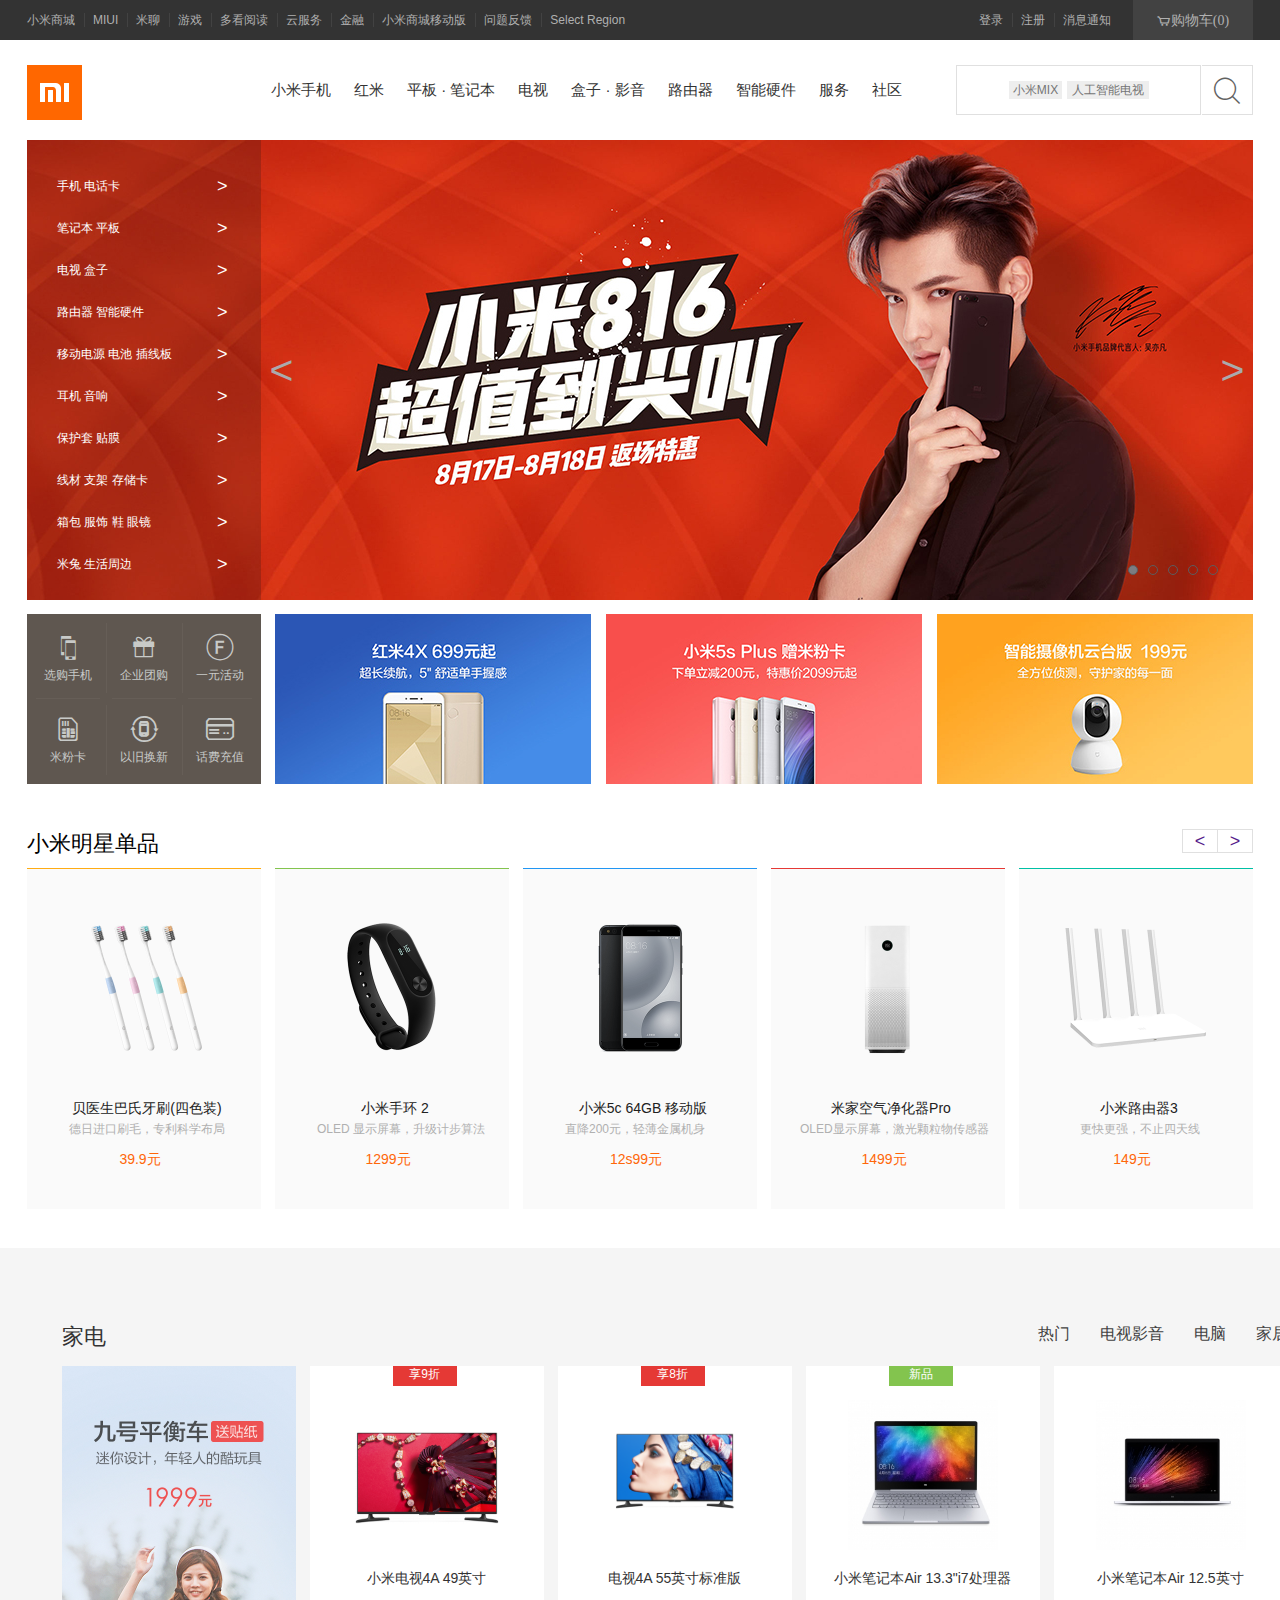
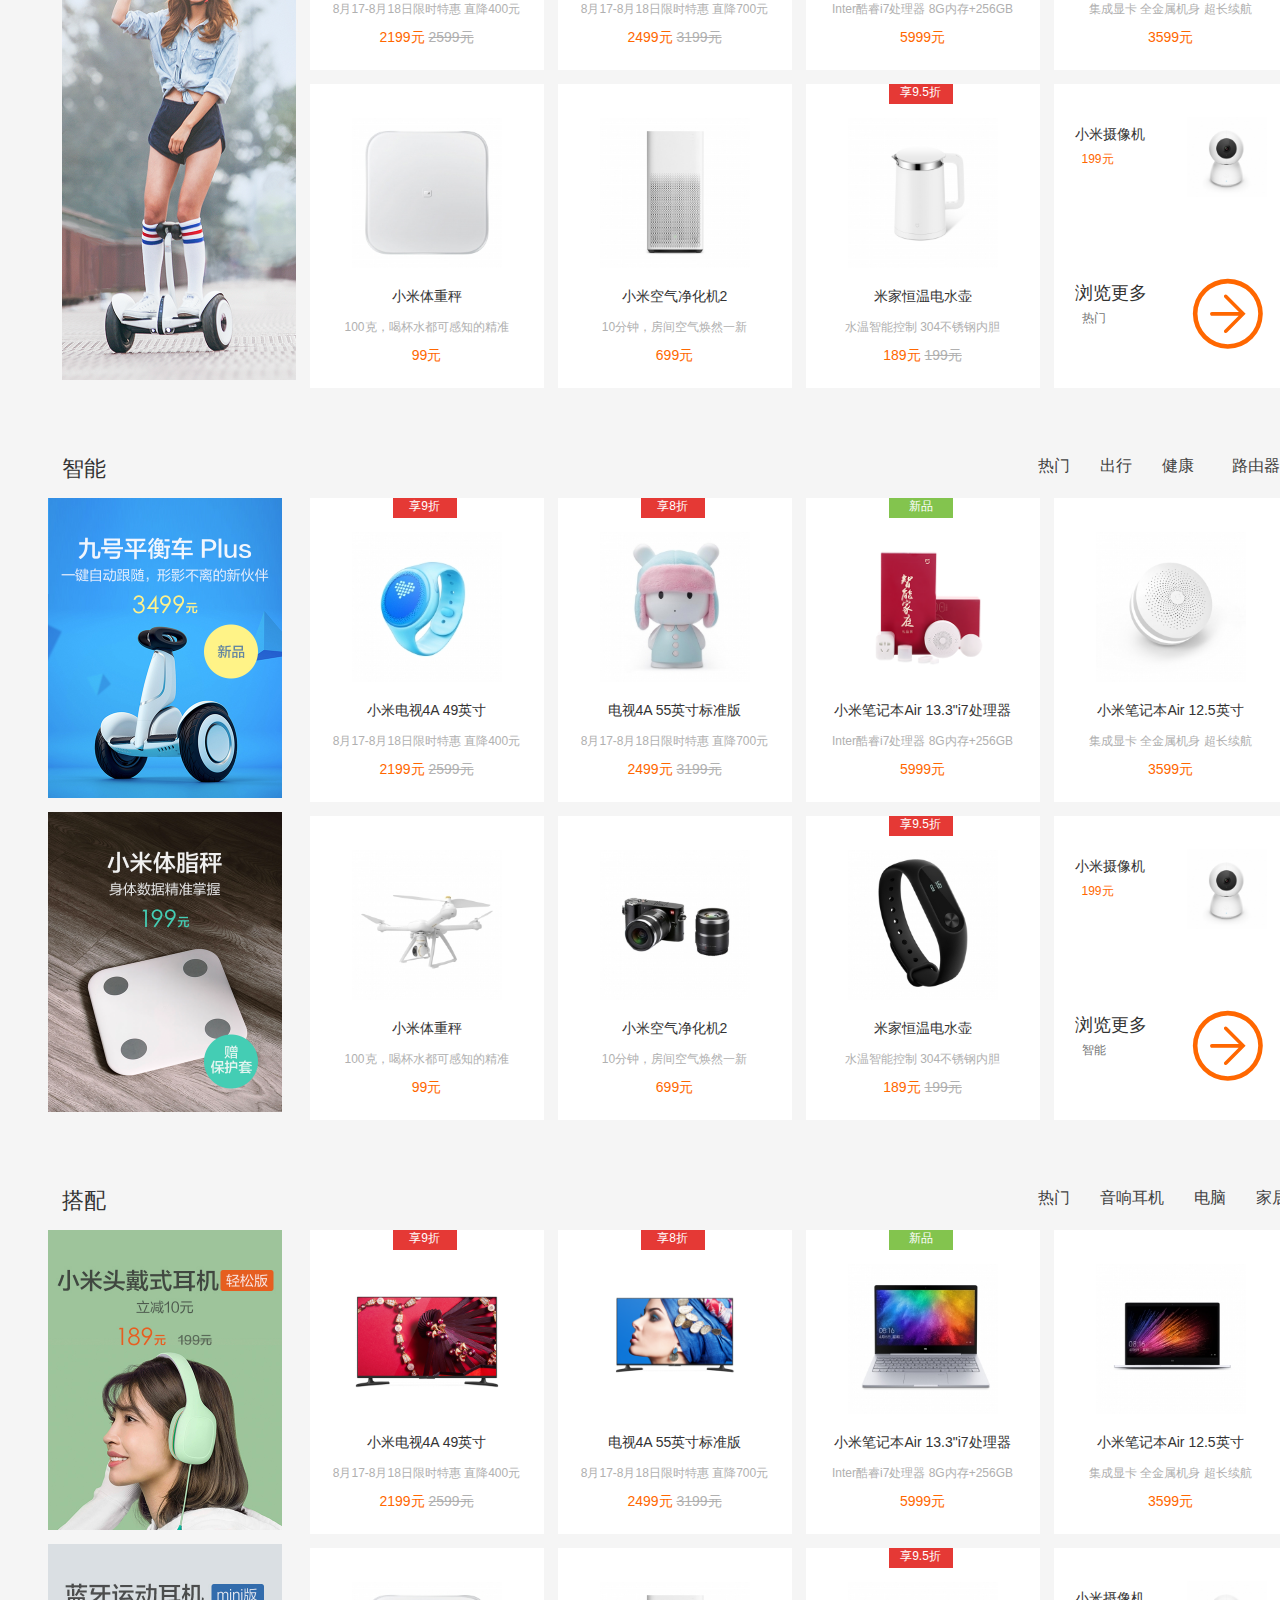
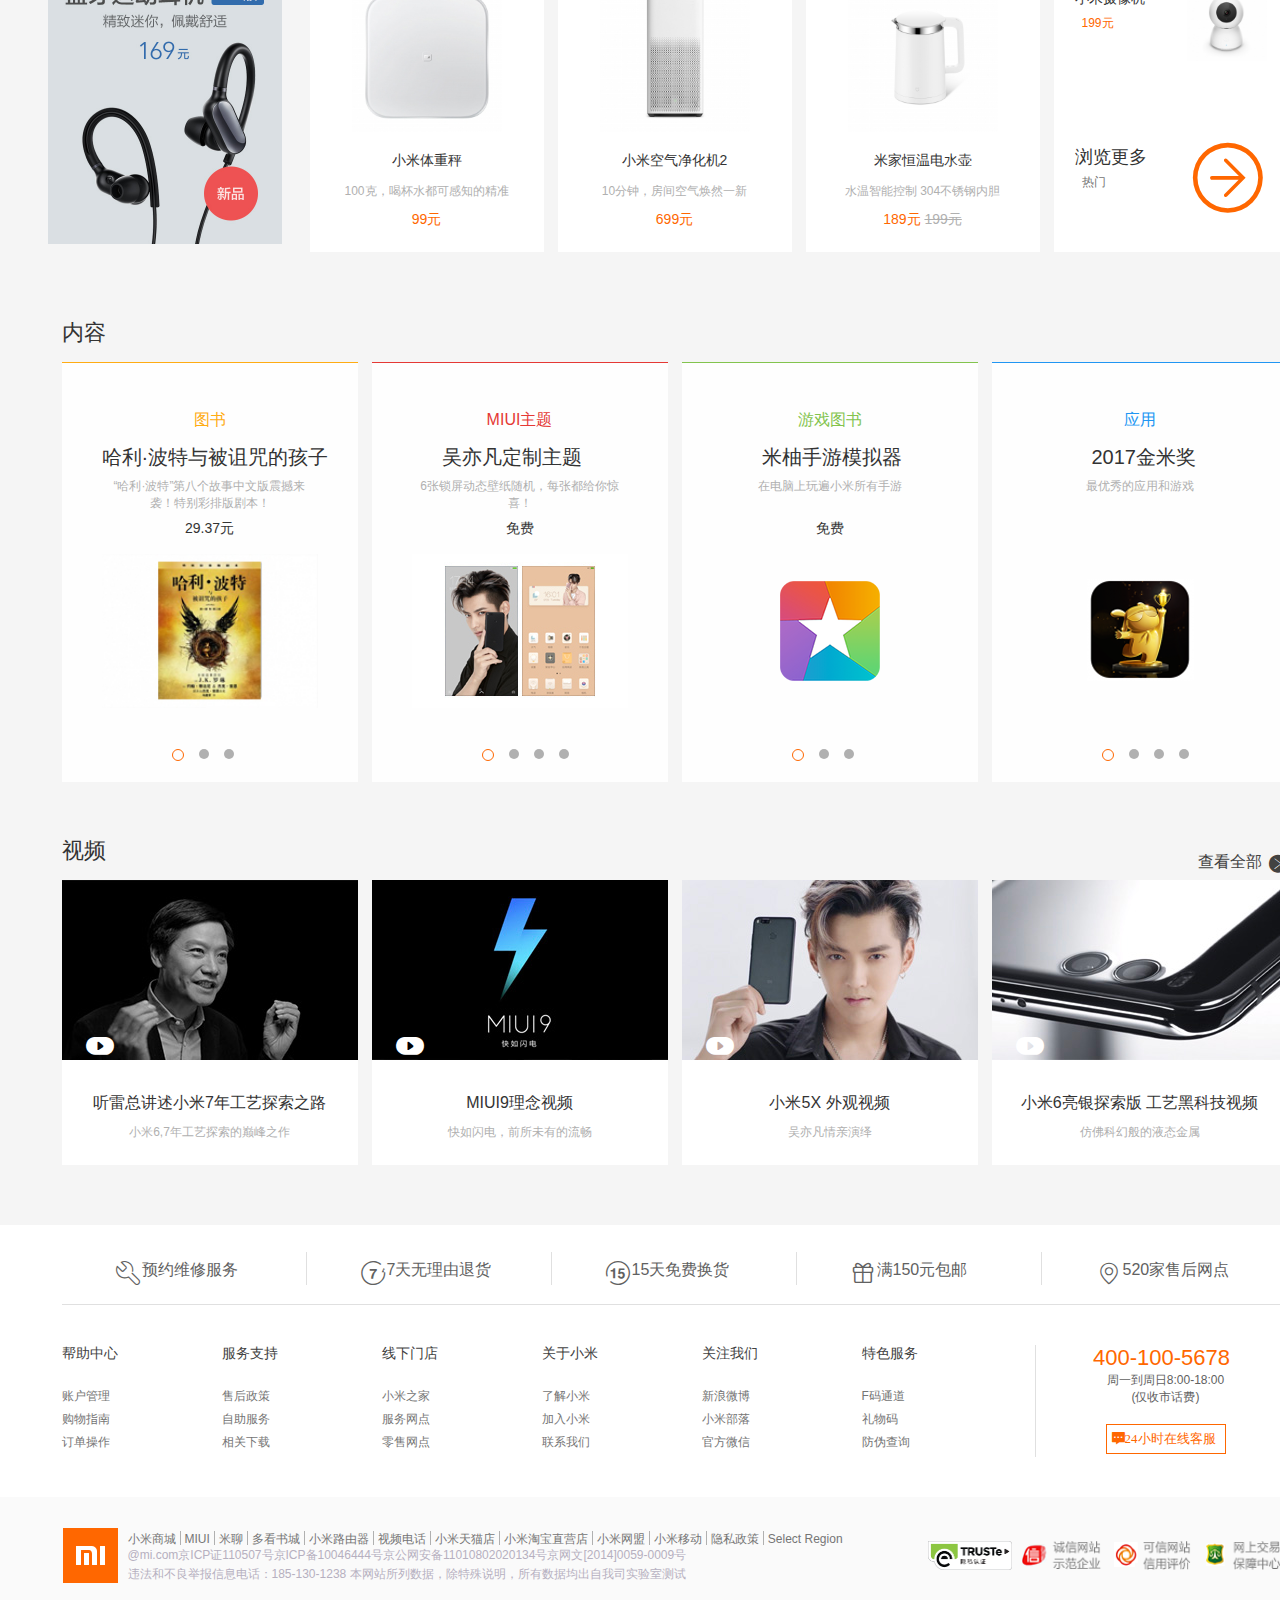
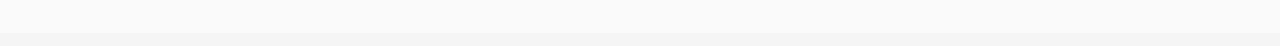
==== commit 60a11cd1: "'rexiaomi1'" ====
--- a/index.html
+++ b/index.html
@@ -1,9 +1,12 @@
-<!DOCTYPE HTML PUBLIC "-//W3C//DTD HTML 4.01//EN" "http://www.w3.org/TR/html4/strict.dtd">
+ <!DOCTYPE HTML PUBLIC "-//W3C//DTD HTML 4.01//EN" "http://www.w3.org/TR/html4/strict.dtd">
 <html lang="en">
 <head>
 	<meta http-equiv="Content-Type" content="text/html;charset=UTF-8">
 	<link rel="stylesheet" href="css/index.css">
 	<link rel="stylesheet" href="iconfont/iconfont.css">
+	<script src="js/index.js"></script>
+	<script src="js/base.js"></script>
+
 </head>
 <body>
 	<!-- 头部开始 -->
@@ -29,6 +32,7 @@
 				</li>
 				<a href="" class="shoppingche">
 					<div class="iconfont icon-gouwuche">购物车(0)</div>
+					<div class="quick">购物车中还没有商品，赶紧选购吧！</div>
 				</a>
 
 			</ul>
@@ -39,15 +43,42 @@
 	<nav>
 		<a href="" class="logo"></a>
 		<ul class="nav-body">
-			<li><a href="" class="nav-one">小米手机</a></li>
-			<li><a href="">红米</a></li>
-			<li><a href="">平板 · 笔记本</a></li>
-			<li><a href="">电视</a></li>
-			<li><a href="">盒子 · 影音</a></li>
-			<li><a href="">路由器</a></li>
-			<li><a href="">智能硬件</a></li>
-			<li><a href="">服务</a></li>
-			<li><a href="" class="nav-last">社区</a></li>
+			<li>
+				<a href="" class="nav-one">小米手机</a>
+				<ul class="itmi">11</ul>
+			</li>
+			<li>
+				<a href="">红米</a>
+				<ul class="itmi">22</ul>
+			</li>
+			<li>
+				<a href="">平板 · 笔记本</a>
+				<ul class="itmi">33</ul>
+			</li>
+			<li>
+				<a href="">电视</a>
+				<ul class="itmi">44</ul>
+			</li>
+			<li>
+				<a href="">盒子 · 影音</a>
+				<ul class="itmi">55</ul>
+			</li>
+			<li>
+				<a href="">路由器</a>
+				<ul class="itmi">66</ul>
+			</li>
+			<li>
+				<a href="">智能硬件</a>
+				<ul class="itmi">77</ul>
+			</li>
+			<li>
+				<a href="">服务</a>
+				<ul class="itmi">88</ul>
+			</li>
+			<li>
+				<a href="" class="nav-last">社区</a>
+				<ul class="itmi">99</ul>
+			</li>
 		</ul>
 		<div class="nav-right">
 			<div class="search">
@@ -67,20 +98,20 @@
 	<!-- banner开始 -->
 	<section class="banner">
 		<ul class="bannerbody">
-			<li><img src="" alt=""></li>
-			<li><img src="" alt=""></li>
-			<li><img src="" alt=""></li>
-			<li><img src="" alt=""></li>
-			<li><img src="" alt=""></li>
-			<li>
-				<a href="">
-					<img src="img/banner2.jpg" alt="">
-				</a>
-			</li>
+			<li><img src="img/banner2.jpg" alt=""></li>
+			<li><img src="img/banner3.jpg" alt=""></li>
+			<li><img src="img/banner4.jpg" alt=""></li>
+			<li><img src="img/banner5.jpg" alt=""></li>
+			<li><img src="img/banner6.jpg" alt=""></li>
+		<!-- 	<li>
+				
+					<img src="img/banner7.jpg" alt="">
+				
+			</li> -->
 		</ul>
-		<a href="" class="banner-left"><</a>
-		<a href="" class="banner-right">></a>
-		<a href="" class="banner-circlebox">
+		<a href="javascript:void(0);" class="banner-left"> < </a>
+		<a href="javascript:void(0);" class="banner-right"> > </a>
+		<a href="javascript:void(0);" class="banner-circlebox">
 			<div></div>
 			<div></div>
 			<div></div>
@@ -94,24 +125,28 @@
 						<span class="aside1">手机  电话卡</span>
 						<span class="aside2">&gt;</span>
 					</a>
+					<ul class="item">11</ul>
 				</li>
 				<li>
 					<a href="">
 						<span class="aside1">笔记本  平板</span>
 						<span class="aside2">></span>
 					</a>
+					<ul class="item">22</ul>
 				</li>
 				<li>
 					<a href="">
 						<span class="aside1">电视 盒子</span>
 						<span class="aside2">></span>
 					</a>
+					<ul class="item">33</ul>
 				</li>
 				<li>
 					<a href=""> 
 						<span class="aside1">路由器 智能硬件</span>
 						<span class="aside2">></span>
 					</a>
+					<ul class="item">44</ul>
 				</li>
 				<li>
 					<a href="">
@@ -119,36 +154,42 @@
 						</span>
 						<span class="aside2">></span>
 					</a>
+					<ul class="item">55</ul>
 				</li>
 				<li>
 					<a href="">
 						<span class="aside1">耳机 音响</span>
 						<span class="aside2">></span>
 					</a>
+					<ul class="item">66</ul>
 				</li>
 				<li>
 					<a href="">
 						<span class="aside1">保护套 贴膜</span>
 						<span class="aside2">></span>
 					</a>
+					<ul class="item">77</ul>
 				</li>
 				<li>
 					<a href="">
 						<span class="aside1">线材 支架 存储卡</span>
 						<span class="aside2">></span>
 					</a>
+					<ul class="item">88</ul>
 				</li>
 				<li>
 					<a href="">
 						<span class="aside1">箱包 服饰 鞋 眼镜</span>
 						<span class="aside2">></span>
 					</a>
+					<ul class="item">99</ul>
 				</li>
 				<li>
 					<a href="">
 						<span class="aside1">米兔 生活周边</span>
 						<span class="aside2">></span>
 					</a>
+					<ul class="item">00</ul>
 				</li>
 			</ul>
 
--- a/css/index.css
+++ b/css/index.css
@@ -2,7 +2,7 @@
 * @Author: lenovo
 * @Date:   2017-08-17 16:20:52
 * @Last Modified by:   lenovo
-* @Last Modified time: 2017-08-20 18:27:26
+* @Last Modified time: 2017-09-19 20:27:18
 */
 @import url('base.css');
 /* 头部开始 */
@@ -66,6 +66,18 @@
 .shoppingche:hover{
 	background: #ffffff;
 }
+.quick{
+	width: 297px;
+	height: 100px;
+	background: #fff;
+	position: absolute;
+	right: 61.5px;
+	display: none;
+	text-align: center;
+	line-height: 100px;
+	font-size: 12px;
+
+}
 /* 头部结束 */
 
 /* 导航开始 */
@@ -74,7 +86,19 @@
 	height: 100px;
 	background: #ffffff;
 	margin: 0 auto;
-	overflow: hidden;
+	/* overflow: hidden; */
+	/* position: relative; */
+}
+.itmi{
+	width: 100%;
+	height: 150px;
+	background: pink;
+	position: absolute;
+	/* bottom: -150px; */
+	left: 0;
+	z-index: 15;
+	display: none;
+
 }
 .logo{
 	display: block;
@@ -203,6 +227,7 @@
 	background: yellow;
 	float: left;
 	position: absolute;
+	/* display: none; */
 }
 .banner-left,.banner-right{
 	display: block;
@@ -219,6 +244,7 @@
 	text-align: center;
 	line-height: 69px;
 	color: #aaaaac;
+	z-index: 20;
 }
 .banner-left{
 	 left:234px;
@@ -242,6 +268,7 @@
 	position: absolute;
 	right: 35px;
 	bottom: 25px;
+	z-index: 10;
 }
 .banner-circlebox div{
 	width: 8px;
@@ -250,7 +277,11 @@
 	border: 1px solid #5c5c5f;
 	float: left;
 	margin-right: 10px;
-
+	z-index: 10;
+
+}
+.banner-circlebox div:first-child{
+	background: #7c7c81;
 }
 .banner-circlebox .circle-last{
 	margin-right: 0;
@@ -267,7 +298,19 @@
 	top: 0;
 	left: 0;
 	padding-top: 25px;
-
+	z-index: 10;
+
+
+}
+.item{
+	width: 600px;
+	height: 460px;
+	background: #fff;
+	position: absolute;
+	top: 0;
+	left: 234px;
+	display: none;
+	z-index: 10;
 }
 .cenav{
 	width: 234px;
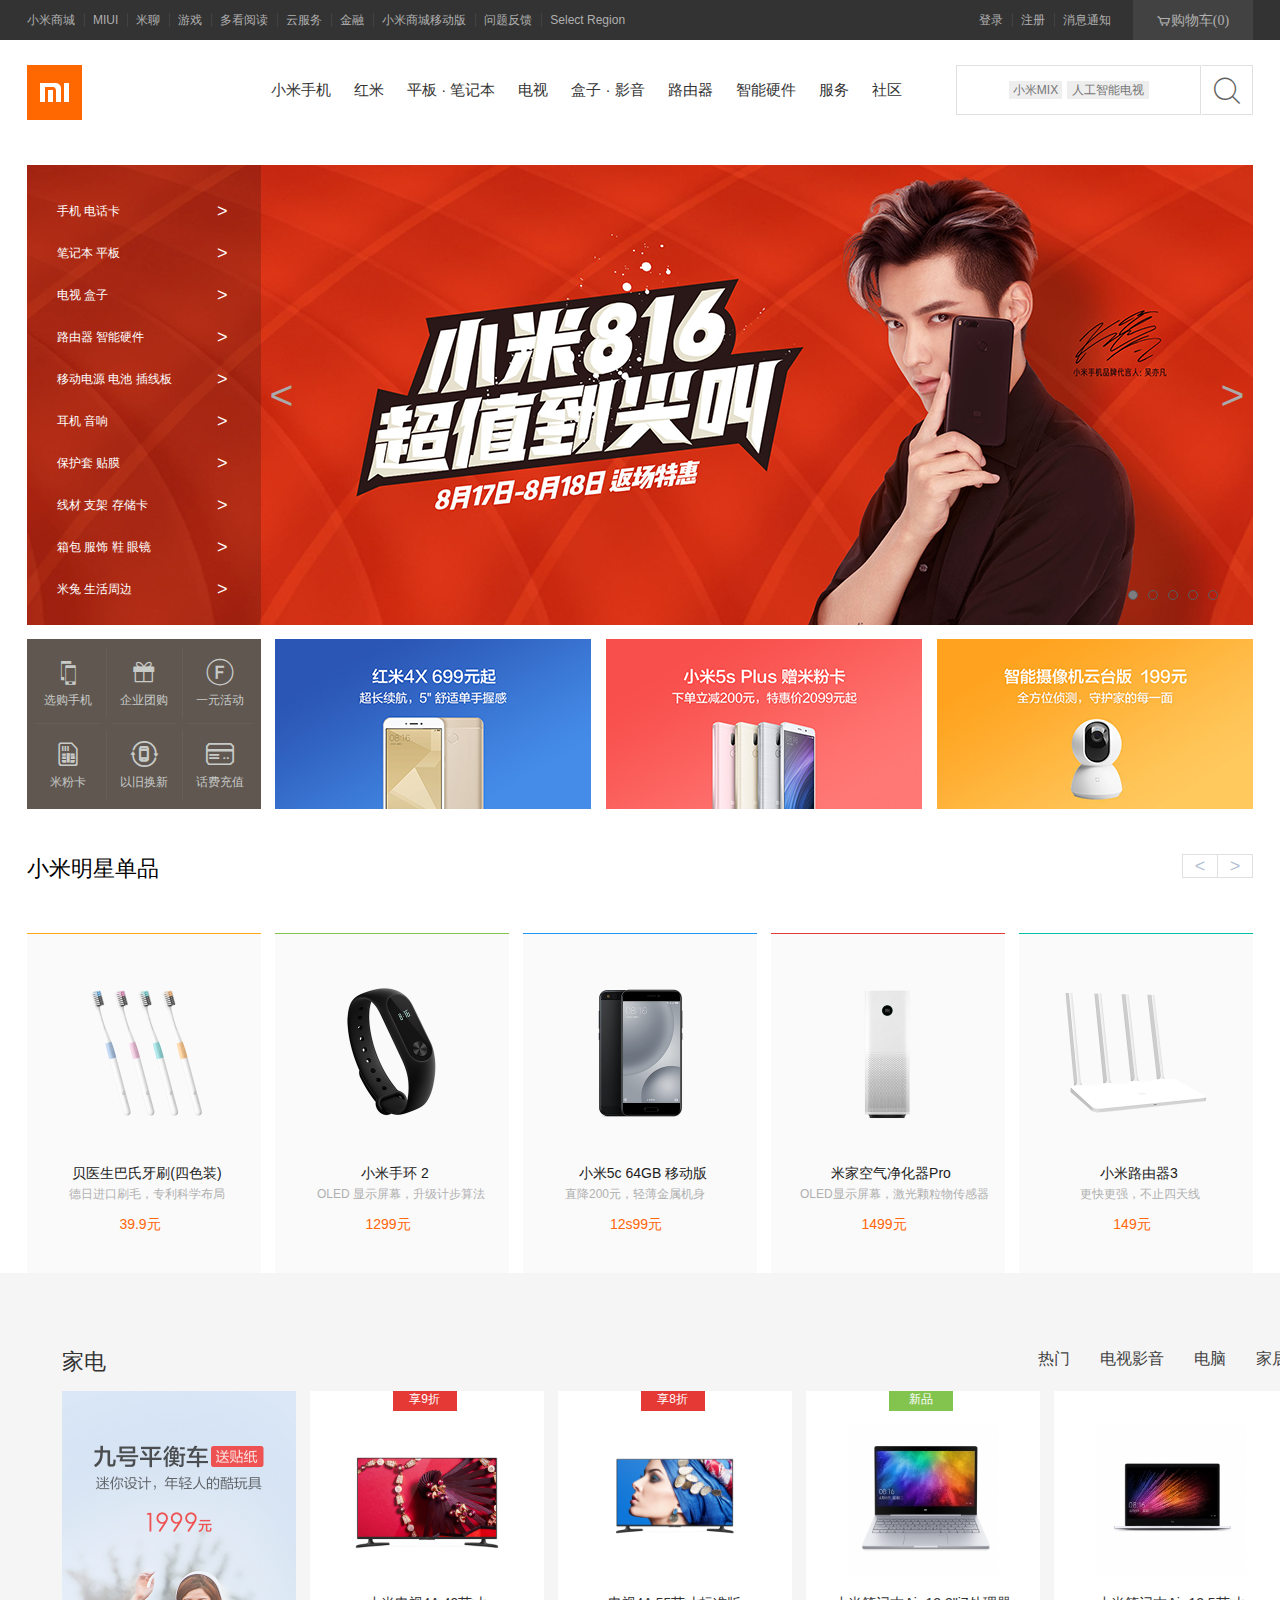
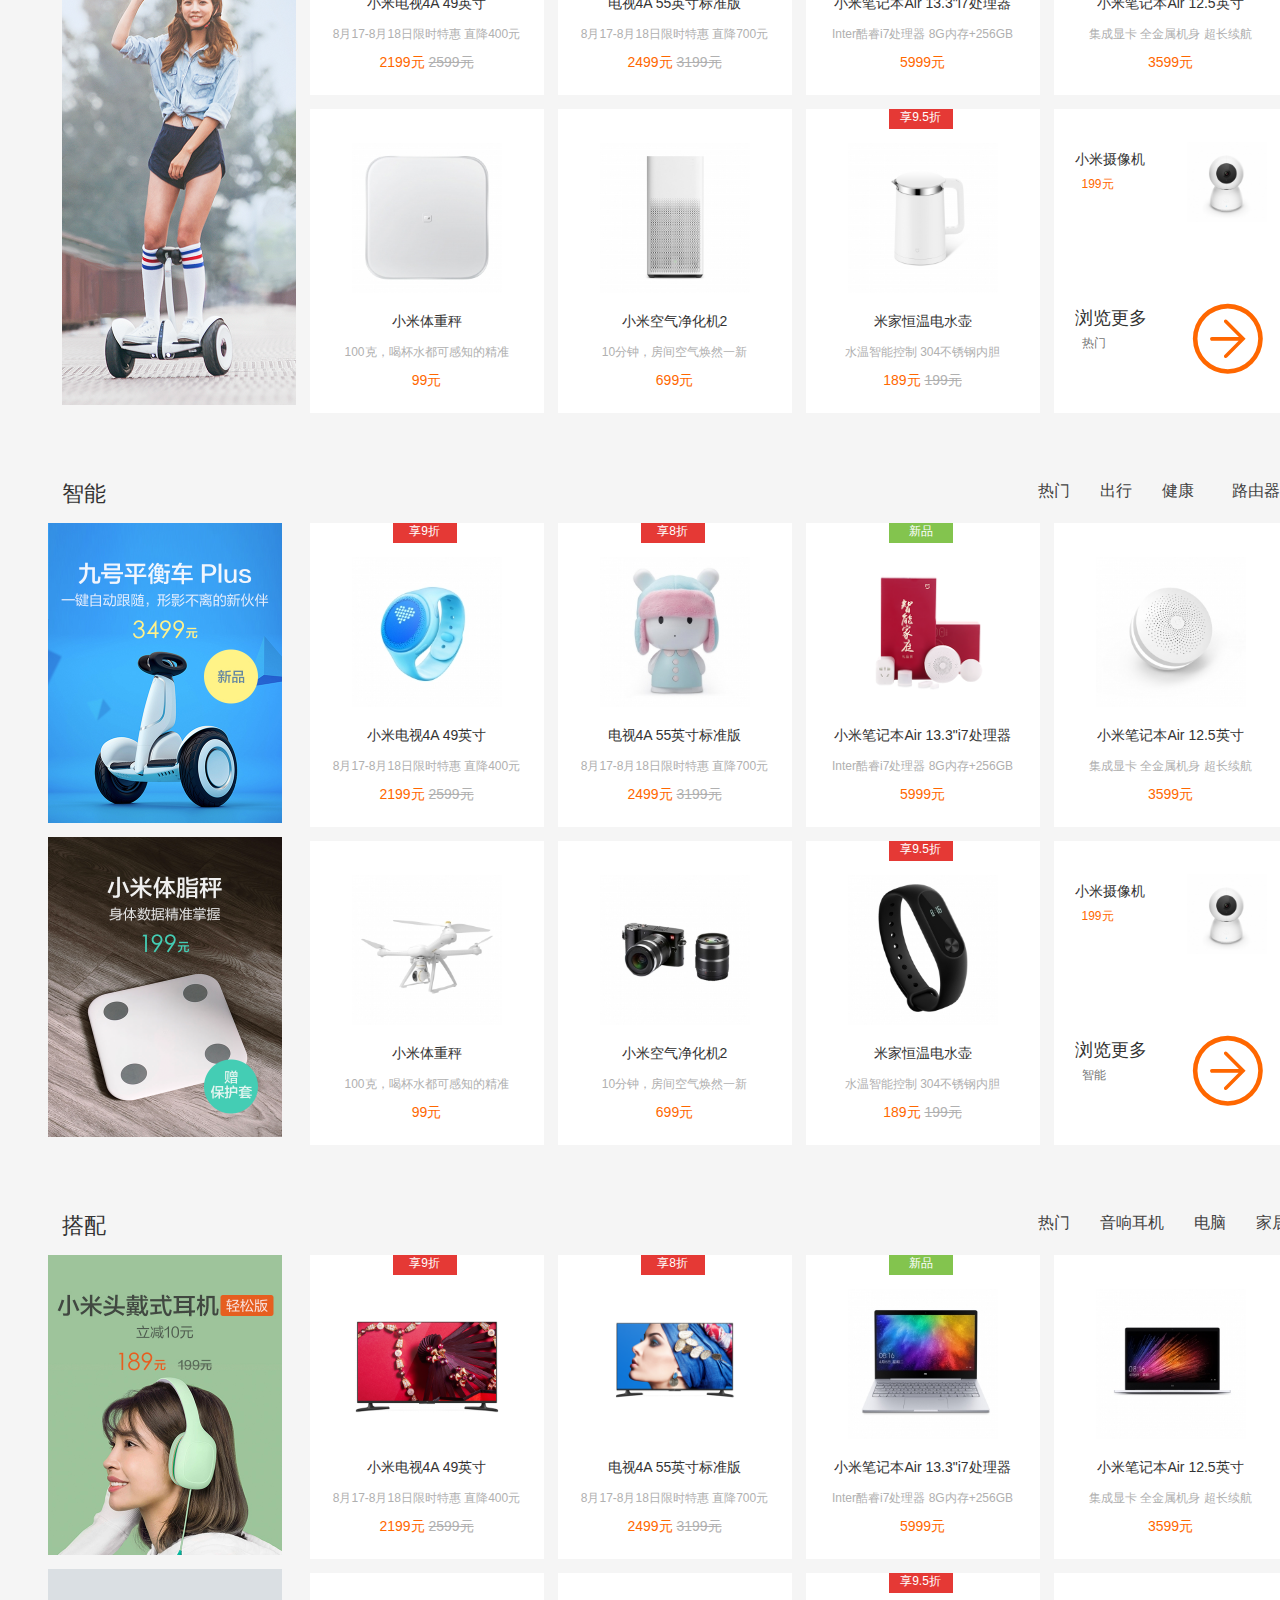
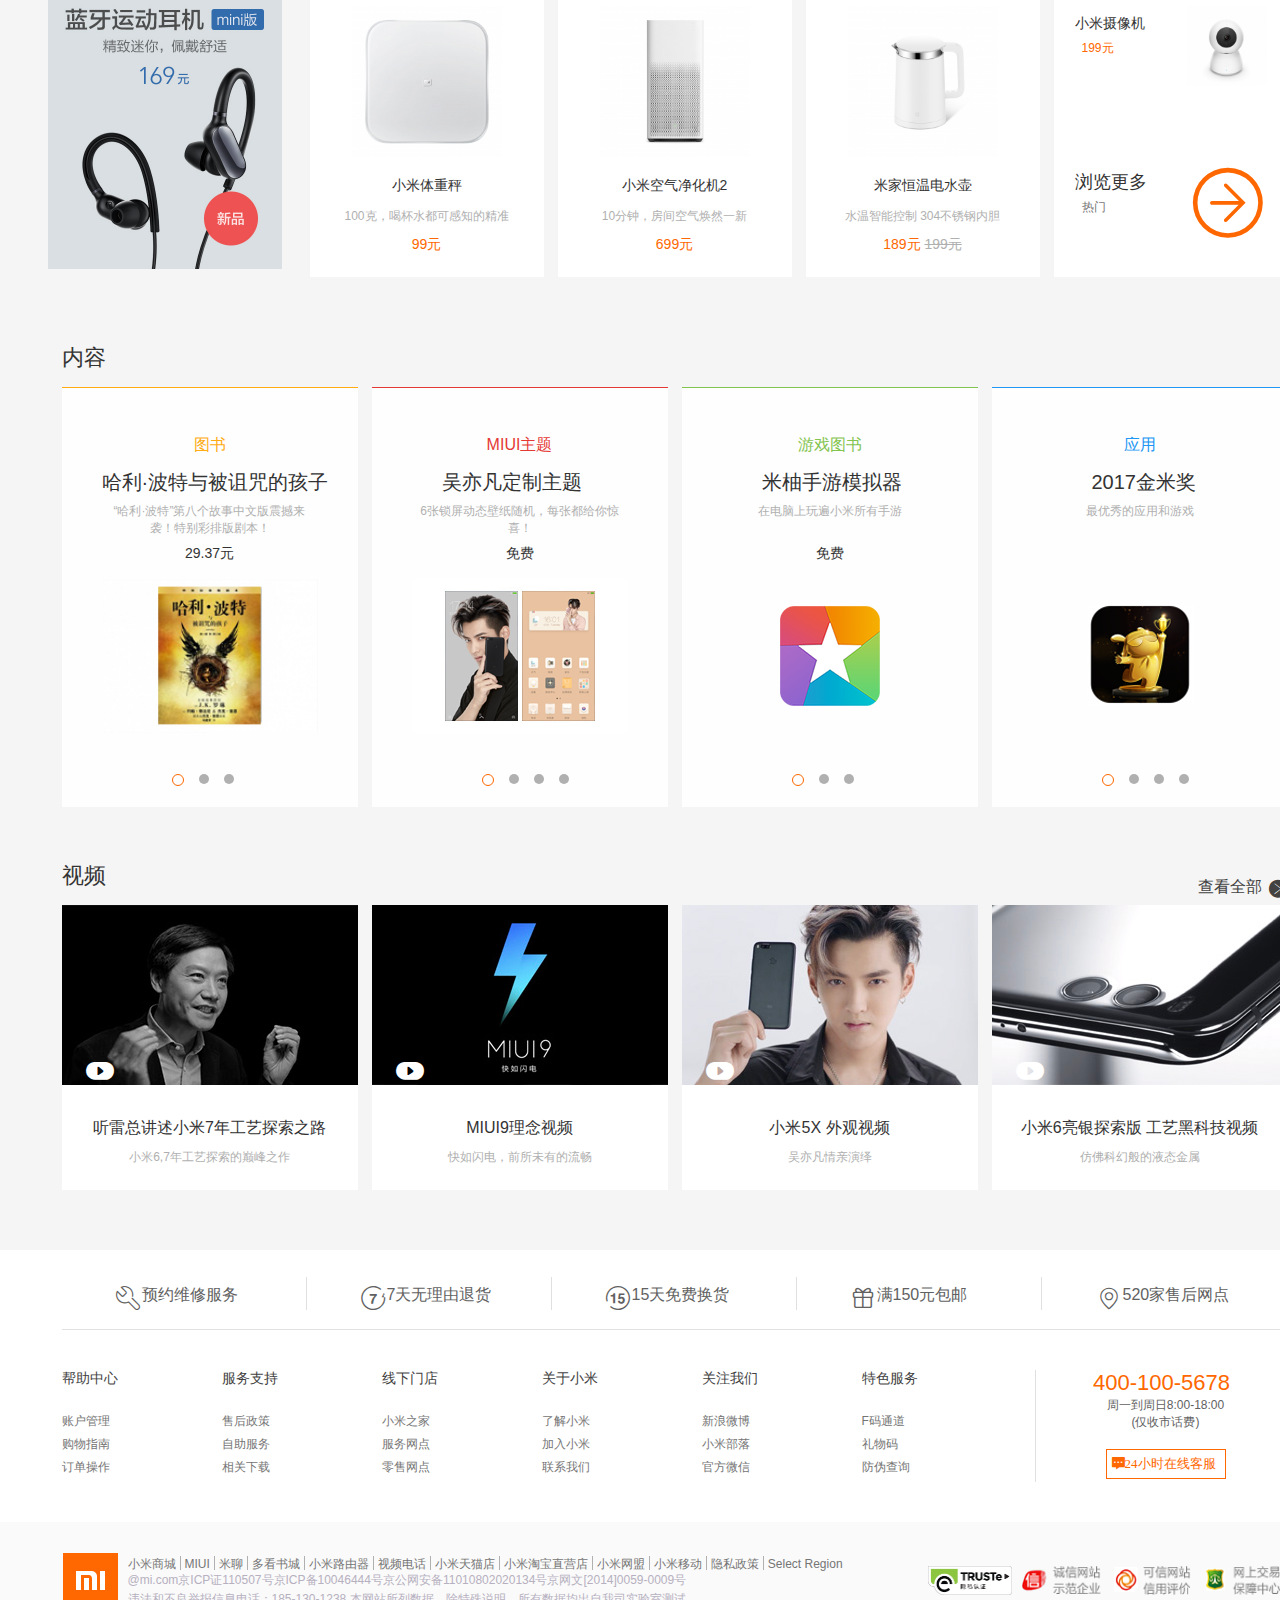
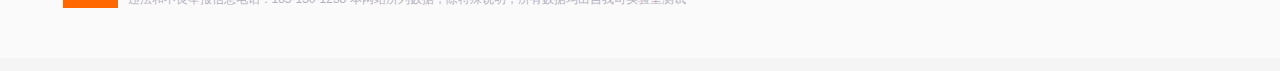
==== commit 5db184bf: "'pingyi'" ====
--- a/index.html
+++ b/index.html
@@ -4,8 +4,11 @@
 	<meta http-equiv="Content-Type" content="text/html;charset=UTF-8">
 	<link rel="stylesheet" href="css/index.css">
 	<link rel="stylesheet" href="iconfont/iconfont.css">
-	<script src="js/index.js"></script>
+	<!-- <script src="js/index.js"></script> -->
+	<script src="js/animate.js"></script>
 	<script src="js/base.js"></script>
+	<!-- <script src="js/index2.js"></script> -->
+	<script src="js/lunbo.js"></script>
 
 </head>
 <body>
@@ -73,11 +76,11 @@
 			</li>
 			<li>
 				<a href="">服务</a>
-				<ul class="itmi">88</ul>
+				<!-- <ul class="itmi">88</ul> -->
 			</li>
 			<li>
 				<a href="" class="nav-last">社区</a>
-				<ul class="itmi">99</ul>
+				<!-- <ul class="itmi">99</ul> -->
 			</li>
 		</ul>
 		<div class="nav-right">
@@ -281,8 +284,8 @@
 		<div class="star-title">
 				<div class="star-word">小米明星单品</div>
 				<ul class="star-btn">
-					<li><a href="" ><</a></li>
-					<li class="star-btn-left"><a href="" >></a></li>
+					<li><a> < </a></li>
+					<li class="star-btn-left"><a>></a></li>
 				</ul>
 		</div>
 		<ul class="star-goods">
@@ -325,6 +328,50 @@
 			<li class="star-goods-last">
 				<a href="">
 					<img src="img/m2.6.png" alt="">
+				</a>
+				<a href="" class="goods-word">小米路由器3</a>
+				<span class="jieshao2">更快更强，不止四天线</span>
+				<span class="goods-price">149元</span>
+			</li>
+			<li class="star-goods-one">
+				<a href="">
+					<img src="img/m2.1h.png" alt="">
+				</a>
+				<a href="" class="goods-word">贝医生巴氏牙刷(四色装)
+				</a>
+				<span class="jieshao">德日进口刷毛，专利科学布局</span>
+				<span class="goods-price">39.9元</span>
+			</li>
+			<li class="star-goods-two">
+				<a href="">
+					<img src="img/m2.2.png" alt="">
+				</a>
+				<a href="" class="goods-word">小米手环 2</a>
+				<span class="jieshao">OLED 显示屏幕，升级计步算法
+				</span>
+				<span class="goods-price">1299元</span>
+			</li>
+			<li class="star-goods-theer">
+				<a href="">
+					<img src="img/m2.3.png" alt="">
+				</a>
+				<a href="" class="goods-word">小米5c 64GB 移动版</a>
+				<span class="jieshao">直降200元，轻薄金属机身
+				</span>
+				<span class="goods-price">12s99元</span>
+			</li>
+			<li class="star-goods-four">
+				<a href="">
+					<img src="img/m2.4.png" alt="">
+				</a>
+				<a href="" class="goods-word">米家空气净化器Pro</a>
+				<span class="jieshao1">OLED显示屏幕，激光颗粒物传感器
+				</span>
+				<span class="goods-price">1499元</span>
+			</li>
+			<li class="star-goods-last">
+				<a href="">
+					<img src="img/m2.4.png" alt="">
 				</a>
 				<a href="" class="goods-word">小米路由器3</a>
 				<span class="jieshao2">更快更强，不止四天线</span>
--- a/css/index.css
+++ b/css/index.css
@@ -2,7 +2,7 @@
 * @Author: lenovo
 * @Date:   2017-08-17 16:20:52
 * @Last Modified by:   lenovo
-* @Last Modified time: 2017-09-19 20:27:18
+* @Last Modified time: 2017-09-22 22:33:47
 */
 @import url('base.css');
 /* 头部开始 */
@@ -94,7 +94,7 @@
 	height: 150px;
 	background: pink;
 	position: absolute;
-	/* bottom: -150px; */
+	top: 140px;
 	left: 0;
 	z-index: 15;
 	display: none;
@@ -214,19 +214,23 @@
 	margin: 0 auto;
 	position: relative;
 	margin-bottom: 14px;
+	overflow: hidden;
 }
 .bannerbody{
 	width: 1226px;
 	height: 460px;
 	background: black;
 	position: relative;
+	/* overflow: hidden; */
 }
 .bannerbody li{
 	width: 1226px;
 	height: 460px;
 	background: yellow;
-	float: left;
-	position: absolute;
+	position: absolute;
+	top: 0;
+	left: 1226px;
+	/* opacity: 1; */
 	/* display: none; */
 }
 .banner-left,.banner-right{
@@ -268,7 +272,7 @@
 	position: absolute;
 	right: 35px;
 	bottom: 25px;
-	z-index: 10;
+	z-index: 40;
 }
 .banner-circlebox div{
 	width: 8px;
@@ -472,6 +476,8 @@
 	background: #ffffff;
 	margin: 0 auto;
 	padding-top: 26px;
+	position: relative;
+	overflow: hidden;
 	/* padding-bottom: 40px; */
 }
 .star-title{
@@ -506,6 +512,7 @@
 	height: 22px;
 	background: #ffffff;
 	float: left;
+	cursor: pointer;
 
 }
 .star-btn .star-btn-left{
@@ -515,9 +522,13 @@
 	color: #ff6700;
 }
 .star-goods{
-	width: 1226px;
+	width: 2480px;
 	height: 340px;
 	background: #ffffff;
+	position: absolute;
+	bottom: 0;
+	left: 0;
+	transition: all 0.2s ease;
 }
 .star-goods li{
 	width: 234px;
@@ -549,7 +560,7 @@
 }
 .star-goods .star-goods-last{
 	border-top: 1px solid #00c0a5;
-	margin-right: 0;
+	/* margin-right: 0; */
 }
 .star-goods li a img{
 	display: block;
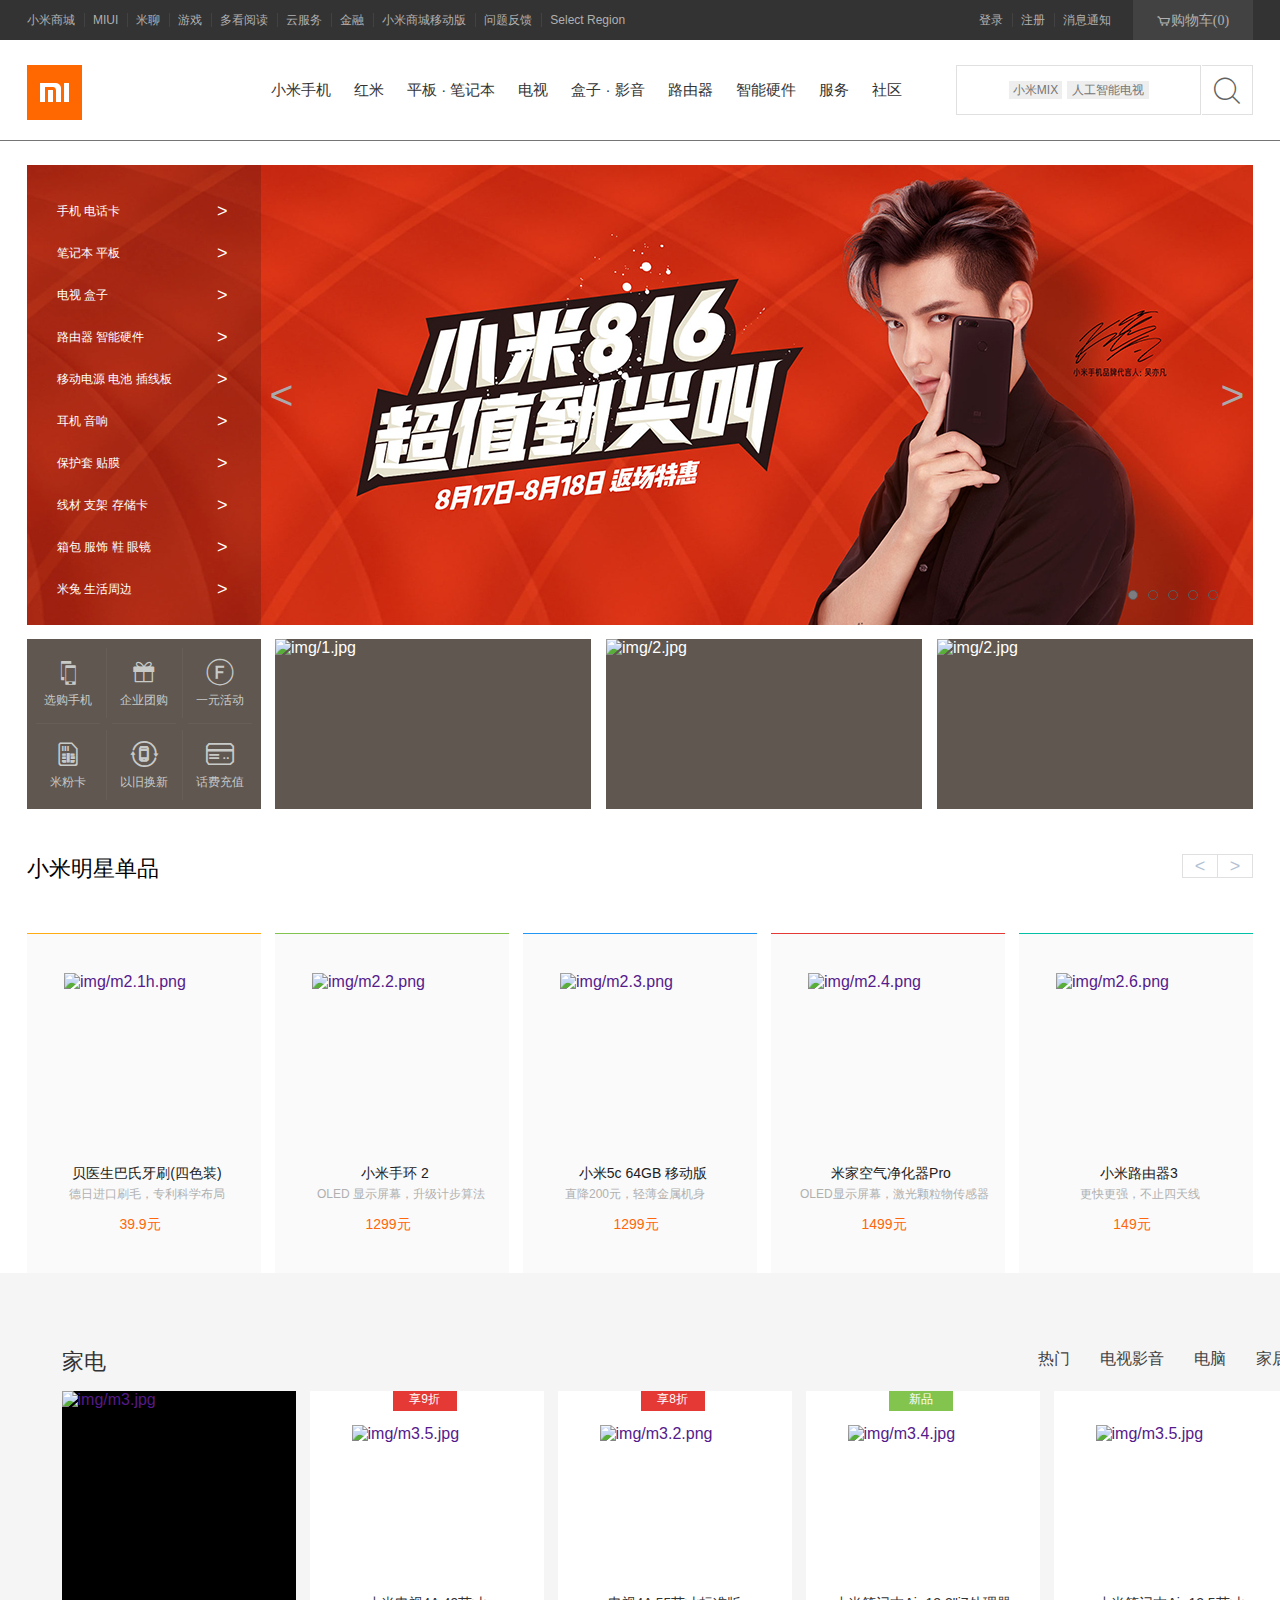
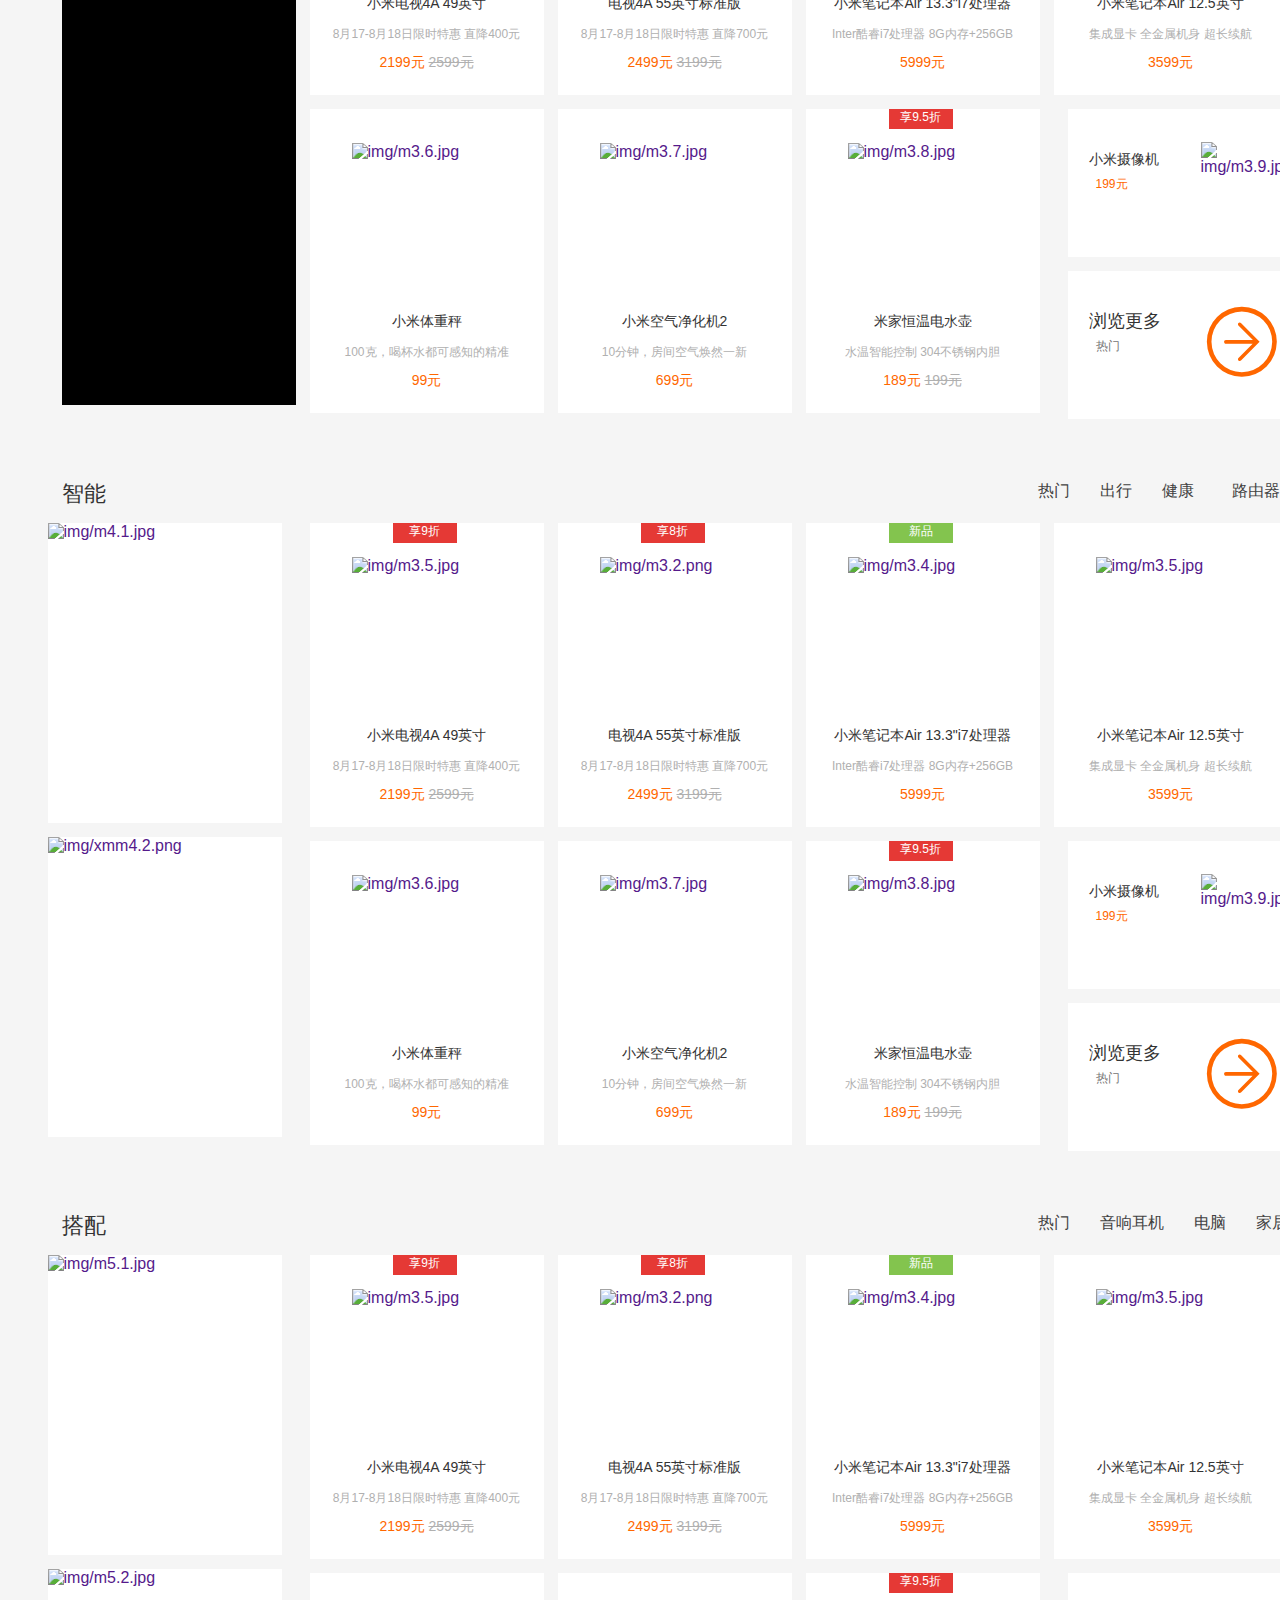
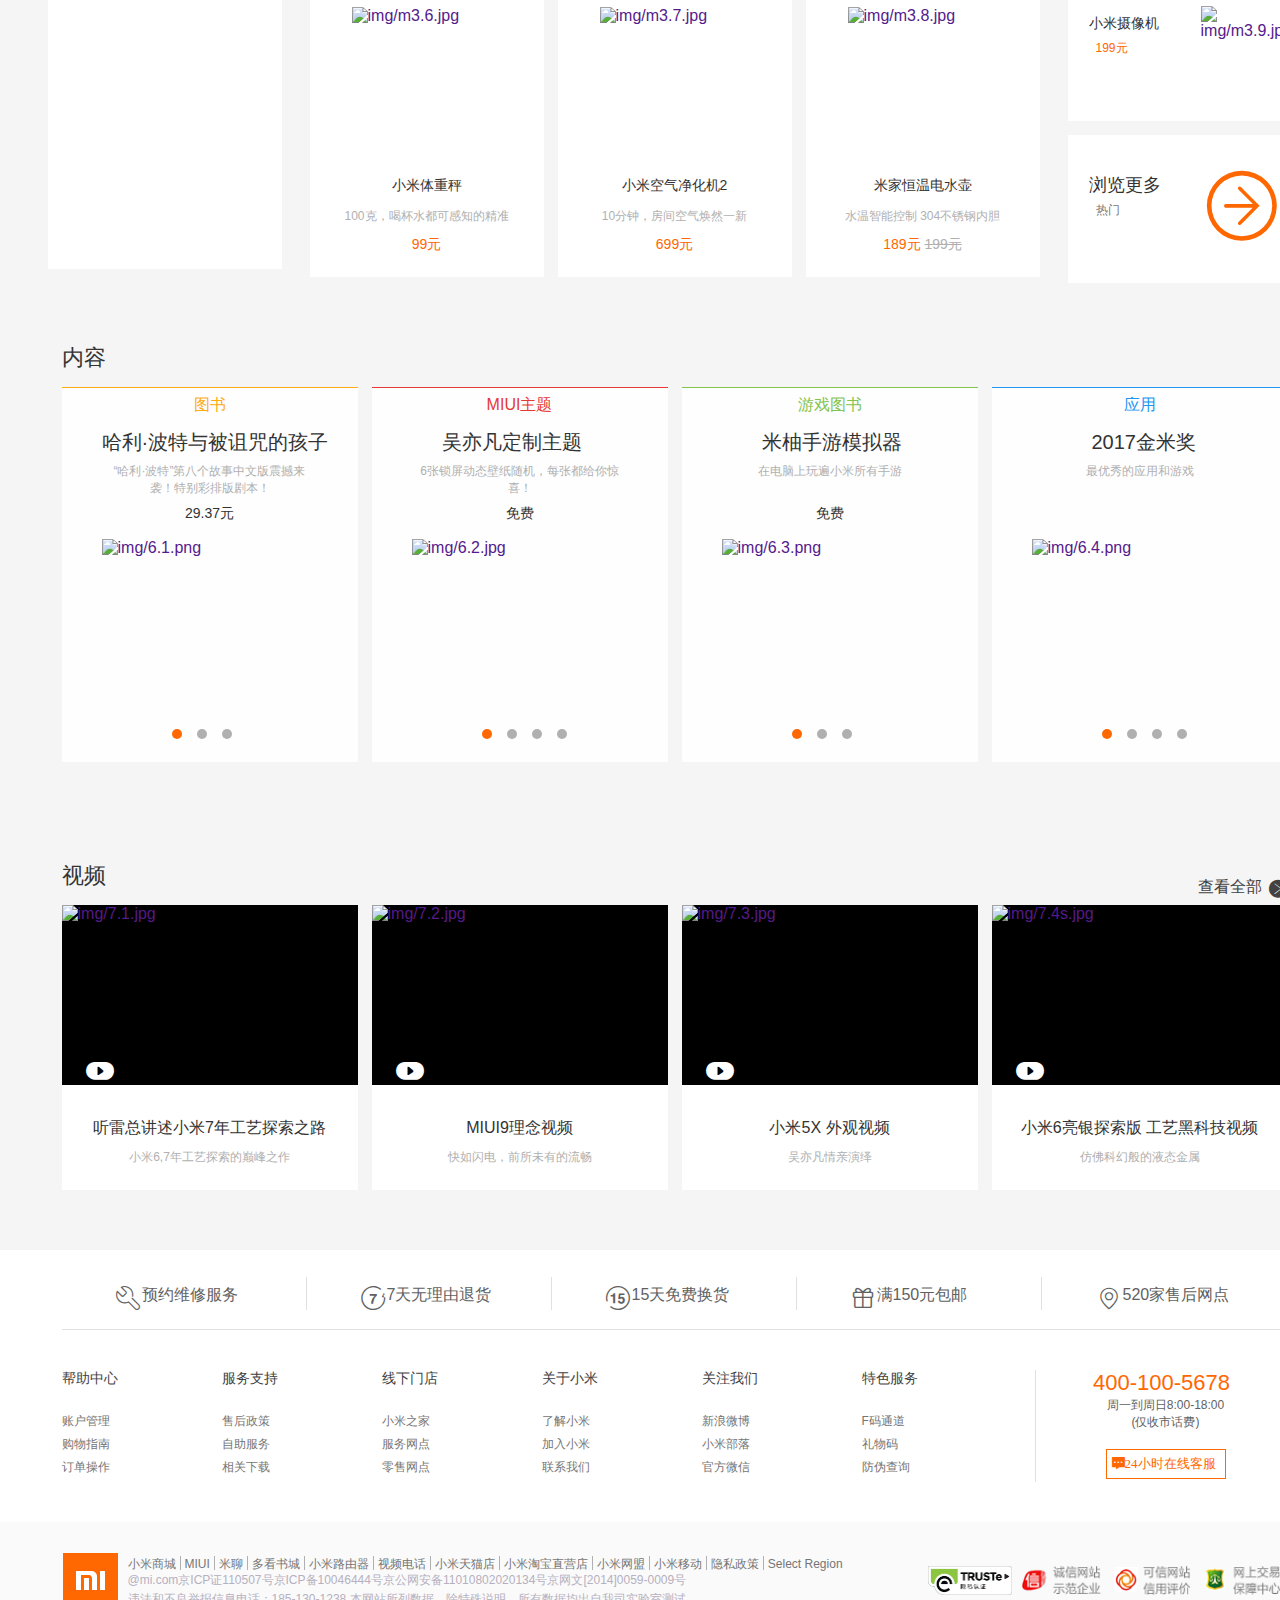
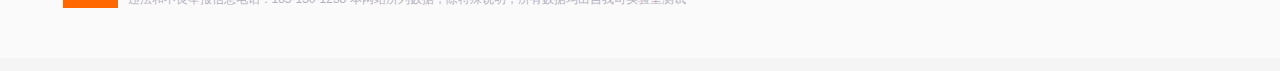
==== commit a911de56: "'小米修2'" ====
--- a/index.html
+++ b/index.html
@@ -4,10 +4,8 @@
 	<meta http-equiv="Content-Type" content="text/html;charset=UTF-8">
 	<link rel="stylesheet" href="css/index.css">
 	<link rel="stylesheet" href="iconfont/iconfont.css">
-	<!-- <script src="js/index.js"></script> -->
 	<script src="js/animate.js"></script>
 	<script src="js/base.js"></script>
-	<!-- <script src="js/index2.js"></script> -->
 	<script src="js/lunbo.js"></script>
 
 </head>
@@ -48,31 +46,290 @@
 		<ul class="nav-body">
 			<li>
 				<a href="" class="nav-one">小米手机</a>
-				<ul class="itmi">11</ul>
+				<ul class="itmi">
+					<li><a href="">
+							<div>新品</div>
+							<div><img src="img/xiaomiNOTE21.jpg" alt=""></div>
+							<div>小米NOTE21</div>
+							<div>3155元</div>
+						</a></li>
+					<li><a href="">
+							<div>新品</div>
+							<div><img src="img/xiaomiNOTE21.jpg" alt=""></div>
+							<div>小米NOTE21</div>
+							<div>3155元</div>
+						</a></li>
+					<li><a href="">
+							<div>新品</div>
+							<div><img src="img/xiaomiNOTE21.jpg" alt=""></div>
+							<div>小米NOTE21</div>
+							<div>3155元</div>
+						</a></li>
+					<li><a href="">
+							<div>新品</div>
+							<div><img src="img/xiaomiNOTE21.jpg" alt=""></div>
+							<div>小米NOTE21</div>
+							<div>3155元</div>
+						</a></li>
+					<li><a href="">
+							<div>新品</div>
+							<div><img src="img/xiaomiNOTE21.jpg" alt=""></div>
+							<div>小米NOTE21</div>
+							<div>3155元</div>
+						</a></li>
+					<li><a href="">
+							<div>新品</div>
+							<div><img src="img/xiaomiNOTE21.jpg" alt=""></div>
+							<div>小米NOTE21</div>
+							<div>3155元</div>
+						</a></li>
+				</ul>
 			</li>
 			<li>
 				<a href="">红米</a>
-				<ul class="itmi">22</ul>
+				<ul class="itmi">
+					<li><a href="">
+							<div>新品</div>
+							<div><img src="img/bijiben320!160x110.jpg" alt=""></div>
+							<div>小米NOTE21</div>
+							<div>3155元</div>
+						</a></li>
+					<li><a href="">
+							<div>新品</div>
+							<div><img src="img/xiaomiNOTE21.jpg" alt=""></div>
+							<div>小米NOTE21</div>
+							<div>3155元</div>
+						</a></li>
+					<li><a href="">
+							<div>新品</div>
+							<div><img src="img/xiaomiNOTE21.jpg" alt=""></div>
+							<div>小米NOTE21</div>
+							<div>3155元</div>
+						</a></li>
+					<li><a href="">
+							<div>新品</div>
+							<div><img src="img/xiaomiNOTE21.jpg" alt=""></div>
+							<div>小米NOTE21</div>
+							<div>3155元</div>
+						</a></li>
+					<li><a href="">
+							<div>新品</div>
+							<div><img src="img/xiaomiNOTE21.jpg" alt=""></div>
+							<div>小米NOTE21</div>
+							<div>3155元</div>
+						</a></li>
+					<li><a href="">
+							<div>新品</div>
+							<div><img src="img/xiaomiNOTE21.jpg" alt=""></div>
+							<div>小米NOTE21</div>
+							<div>3155元</div>
+						</a></li>
+				</ul>
 			</li>
 			<li>
 				<a href="">平板 · 笔记本</a>
-				<ul class="itmi">33</ul>
+				<ul class="itmi">
+					<li><a href="">
+							<div>新品</div>
+							<div><img src="img/xiaomiNOTE21.jpg" alt=""></div>
+							<div>小米NOTE21</div>
+							<div>3155元</div>
+						</a></li>
+					<li><a href="">
+							<div>新品</div>
+							<div><img src="img/xiaomiNOTE21.jpg" alt=""></div>
+							<div>小米NOTE21</div>
+							<div>3155元</div>
+						</a></li>
+					<li><a href="">
+							<div>新品</div>
+							<div><img src="img/xiaomiNOTE21.jpg" alt=""></div>
+							<div>小米NOTE21</div>
+							<div>3155元</div>
+						</a></li>
+					<li><a href="">
+							<div>新品</div>
+							<div><img src="img/xiaomiNOTE21.jpg" alt=""></div>
+							<div>小米NOTE21</div>
+							<div>3155元</div>
+						</a></li>
+					<li><a href="">
+							<div>新品</div>
+							<div><img src="img/xiaomiNOTE21.jpg" alt=""></div>
+							<div>小米NOTE21</div>
+							<div>3155元</div>
+						</a></li>
+					<li><a href="">
+							<div>新品</div>
+							<div><img src="img/xiaomiNOTE21.jpg" alt=""></div>
+							<div>小米NOTE21</div>
+							<div>3155元</div>
+						</a></li>
+				</ul>
 			</li>
 			<li>
 				<a href="">电视</a>
-				<ul class="itmi">44</ul>
+				<ul class="itmi">
+					<li><a href="">
+							<div>新品</div>
+							<div><img src="img/hmn4xtb!160x110.jpg" alt=""></div>
+							<div>小米NOTE21</div>
+							<div>3155元</div>
+						</a></li>
+					<li><a href="">
+							<div>新品</div>
+							<div><img src="img/xiaomiNOTE21.jpg" alt=""></div>
+							<div>小米NOTE21</div>
+							<div>3155元</div>
+						</a></li>
+					<li><a href="">
+							<div>新品</div>
+							<div><img src="img/xiaomiNOTE21.jpg" alt=""></div>
+							<div>小米NOTE21</div>
+							<div>3155元</div>
+						</a></li>
+					<li><a href="">
+							<div>新品</div>
+							<div><img src="img/xiaomiNOTE21.jpg" alt=""></div>
+							<div>小米NOTE21</div>
+							<div>3155元</div>
+						</a></li>
+					<li><a href="">
+							<div>新品</div>
+							<div><img src="img/xiaomiNOTE21.jpg" alt=""></div>
+							<div>小米NOTE21</div>
+							<div>3155元</div>
+						</a></li>
+					<li><a href="">
+							<div>新品</div>
+							<div><img src="img/xiaomiNOTE21.jpg" alt=""></div>
+							<div>小米NOTE21</div>
+							<div>3155元</div>
+						</a></li>
+				</ul>
 			</li>
 			<li>
 				<a href="">盒子 · 影音</a>
-				<ul class="itmi">55</ul>
+				<ul class="itmi">
+					<li><a href="">
+							<div>新品</div>
+							<div><img src="img/sh2-320-220.png" alt=""></div>
+							<div>小米NOTE21</div>
+							<div>3155元</div>
+						</a></li>
+					<li><a href="">
+							<div>新品</div>
+							<div><img src="img/xiaomiNOTE21.jpg" alt=""></div>
+							<div>小米NOTE21</div>
+							<div>3155元</div>
+						</a></li>
+					<li><a href="">
+							<div>新品</div>
+							<div><img src="img/xiaomiNOTE21.jpg" alt=""></div>
+							<div>小米NOTE21</div>
+							<div>3155元</div>
+						</a></li>
+					<li><a href="">
+							<div>新品</div>
+							<div><img src="img/xiaomiNOTE21.jpg" alt=""></div>
+							<div>小米NOTE21</div>
+							<div>3155元</div>
+						</a></li>
+					<li><a href="">
+							<div>新品</div>
+							<div><img src="img/xiaomiNOTE21.jpg" alt=""></div>
+							<div>小米NOTE21</div>
+							<div>3155元</div>
+						</a></li>
+					<li><a href="">
+							<div>新品</div>
+							<div><img src="img/xiaomiNOTE21.jpg" alt=""></div>
+							<div>小米NOTE21</div>
+							<div>3155元</div>
+						</a></li>
+				</ul>
 			</li>
 			<li>
 				<a href="">路由器</a>
-				<ul class="itmi">66</ul>
+				<ul class="itmi">
+					<li><a href="">
+							<div>新品</div>
+							<div><img src="img/dianshi465.png" alt=""></div>
+							<div>小米NOTE21</div>
+							<div>3155元</div>
+						</a></li>
+					<li><a href="">
+							<div>新品</div>
+							<div><img src="img/xiaomiNOTE21.jpg" alt=""></div>
+							<div>小米NOTE21</div>
+							<div>3155元</div>
+						</a></li>
+					<li><a href="">
+							<div>新品</div>
+							<div><img src="img/xiaomiNOTE21.jpg" alt=""></div>
+							<div>小米NOTE21</div>
+							<div>3155元</div>
+						</a></li>
+					<li><a href="">
+							<div>新品</div>
+							<div><img src="img/xiaomiNOTE21.jpg" alt=""></div>
+							<div>小米NOTE21</div>
+							<div>3155元</div>
+						</a></li>
+					<li><a href="">
+							<div>新品</div>
+							<div><img src="img/xiaomiNOTE21.jpg" alt=""></div>
+							<div>小米NOTE21</div>
+							<div>3155元</div>
+						</a></li>
+					<li><a href="">
+							<div>新品</div>
+							<div><img src="img/xiaomiNOTE21.jpg" alt=""></div>
+							<div>小米NOTE21</div>
+							<div>3155元</div>
+						</a></li>
+				</ul>
 			</li>
 			<li>
 				<a href="">智能硬件</a>
-				<ul class="itmi">77</ul>
+				<ul class="itmi">
+					<li><a href="">
+							<div>新品</div>
+							<div><img src="img/xiaomiNOTE21.jpg" alt=""></div>
+							<div>小米NOTE21</div>
+							<div>3155元</div>
+						</a></li>
+					<li><a href="">
+							<div>新品</div>
+							<div><img src="img/xiaomiNOTE21.jpg" alt=""></div>
+							<div>小米NOTE21</div>
+							<div>3155元</div>
+						</a></li>
+					<li><a href="">
+							<div>新品</div>
+							<div><img src="img/xiaomiNOTE21.jpg" alt=""></div>
+							<div>小米NOTE21</div>
+							<div>3155元</div>
+						</a></li>
+					<li><a href="">
+							<div>新品</div>
+							<div><img src="img/xiaomiNOTE21.jpg" alt=""></div>
+							<div>小米NOTE21</div>
+							<div>3155元</div>
+						</a></li>
+					<li><a href="">
+							<div>新品</div>
+							<div><img src="img/xiaomiNOTE21.jpg" alt=""></div>
+							<div>小米NOTE21</div>
+							<div>3155元</div>
+						</a></li>
+					<li><a href="">
+							<div>新品</div>
+							<div><img src="img/xiaomiNOTE21.jpg" alt=""></div>
+							<div>小米NOTE21</div>
+							<div>3155元</div>
+						</a></li>
+				</ul>
 			</li>
 			<li>
 				<a href="">服务</a>
@@ -128,28 +385,344 @@
 						<span class="aside1">手机  电话卡</span>
 						<span class="aside2">&gt;</span>
 					</a>
-					<ul class="item">11</ul>
+					<ul class="item">
+						<li>
+							<a href="">
+								<div><img src="img/mix2-80.png" alt="">小米Note1</div>
+								<div>选购</div>
+							</a>
+							<a href="">
+								<div><img src="img/mix2-80.png" alt="">小米Note3</div>
+								<div>选购</div>
+							</a>
+							<a href="">
+								<div><img src="img/mix2-80.png" alt="">小米Note3</div>
+								<div>选购</div>
+							</a>
+							<a href="">
+								<div><img src="img/mix2-80.png" alt="">小米Note3</div>
+								<div>选购</div>
+							</a>
+							<a href="">
+								<div><img src="img/mix2-80.png" alt="">小米Note3</div>
+								<div>选购</div>
+							</a>
+							<a href="">
+								<div><img src="img/mix2-80.png" alt="">小米Note3</div>
+								<div>选购</div>
+							</a>
+						</li>
+						<li>
+							<a href="">
+								<div><img src="img/mix2-80.png" alt="">小米Note3</div>
+								<div>选购</div>
+							</a>
+							<a href="">
+								<div><img src="img/mix2-80.png" alt="">小米Note3</div>
+								<div>选购</div>
+							</a>
+							<a href="">
+								<div><img src="img/mix2-80.png" alt="">小米Note3</div>
+								<div>选购</div>
+							</a>
+							<a href="">
+								<div><img src="img/mix2-80.png" alt="">小米Note3</div>
+								<div>选购</div>
+							</a>
+							<a href="">
+								<div><img src="img/mix2-80.png" alt="">小米Note3</div>
+								<div>选购</div>
+							</a>
+							<a href="">
+								<div><img src="img/mix2-80.png" alt="">小米Note3</div>
+								<div>选购</div>
+							</a>
+						</li>
+						<li>
+							<a href="">
+								<div><img src="img/mix2-80.png" alt="">小米Note3</div>
+								<div>选购</div>
+							</a>
+							<a href="">
+								<div><img src="img/mix2-80.png" alt="">小米Note3</div>
+								<div>选购</div>
+							</a>
+							<a href="">
+								<div><img src="img/mix2-80.png" alt="">小米Note3</div>
+								<div>选购</div>
+							</a>
+							<a href="">
+								<div><img src="img/mix2-80.png" alt="">小米Note3</div>
+								<div>选购</div>
+							</a>
+							<a href="">
+								<div><img src="img/mix2-80.png" alt="">小米Note3</div>
+								<div>选购</div>
+							</a>
+							<a href="">
+								<div><img src="img/mix2-80.png" alt="">小米Note3</div>
+								<div>选购</div>
+							</a>
+						</li>
+					</ul>
 				</li>
 				<li>
 					<a href="">
 						<span class="aside1">笔记本  平板</span>
 						<span class="aside2">></span>
 					</a>
-					<ul class="item">22</ul>
+					<ul class="item">
+						<li>
+							<a href="">
+								<div><img src="img/mix2-80.png" alt="">小米Note2</div>
+								<div>选购</div>
+							</a>
+							<a href="">
+								<div><img src="img/mix2-80.png" alt="">小米Note3</div>
+								<div>选购</div>
+							</a>
+							<a href="">
+								<div><img src="img/mix2-80.png" alt="">小米Note3</div>
+								<div>选购</div>
+							</a>
+							<a href="">
+								<div><img src="img/mix2-80.png" alt="">小米Note3</div>
+								<div>选购</div>
+							</a>
+							<a href="">
+								<div><img src="img/mix2-80.png" alt="">小米Note3</div>
+								<div>选购</div>
+							</a>
+							<a href="">
+								<div><img src="img/mix2-80.png" alt="">小米Note1</div>
+								<div>选购</div>
+							</a>
+						</li>
+						<li>
+							<a href="">
+								<div><img src="img/mix2-80.png" alt="">小米Note3</div>
+								<div>选购</div>
+							</a>
+							<a href="">
+								<div><img src="img/mix2-80.png" alt="">小米Note3</div>
+								<div>选购</div>
+							</a>
+							<a href="">
+								<div><img src="img/mix2-80.png" alt="">小米Note3</div>
+								<div>选购</div>
+							</a>
+							<a href="">
+								<div><img src="img/mix2-80.png" alt="">小米Note3</div>
+								<div>选购</div>
+							</a>
+							<a href="">
+								<div><img src="img/mix2-80.png" alt="">小米Note3</div>
+								<div>选购</div>
+							</a>
+							<a href="">
+								<div><img src="img/mix2-80.png" alt="">小米Note3</div>
+								<div>选购</div>
+							</a>
+						</li>
+						<li>
+							<a href="">
+								<div><img src="img/mix2-80.png" alt="">小米Note3</div>
+								<div>选购</div>
+							</a>
+							<a href="">
+								<div><img src="img/mix2-80.png" alt="">小米Note3</div>
+								<div>选购</div>
+							</a>
+							<a href="">
+								<div><img src="img/mix2-80.png" alt="">小米Note3</div>
+								<div>选购</div>
+							</a>
+							<a href="">
+								<div><img src="img/mix2-80.png" alt="">小米Note3</div>
+								<div>选购</div>
+							</a>
+							<a href="">
+								<div><img src="img/mix2-80.png" alt="">小米Note2</div>
+								<div>选购</div>
+							</a>
+							<a href="">
+								<div><img src="img/mix2-80.png" alt="">小米Note3</div>
+								<div>选购</div>
+							</a>
+						</li>
+					</ul>
 				</li>
 				<li>
 					<a href="">
 						<span class="aside1">电视 盒子</span>
 						<span class="aside2">></span>
 					</a>
-					<ul class="item">33</ul>
+					<ul class="item">
+						<li>
+							<a href="">
+								<div><img src="img/mix2-80.png" alt="">小米Note3</div>
+								<div>选购</div>
+							</a>
+							<a href="">
+								<div><img src="img/mix2-80.png" alt="">小米Note3</div>
+								<div>选购</div>
+							</a>
+							<a href="">
+								<div><img src="img/mix2-80.png" alt="">小米Note3</div>
+								<div>选购</div>
+							</a>
+							<a href="">
+								<div><img src="img/mix2-80.png" alt="">小米Note3</div>
+								<div>选购</div>
+							</a>
+							<a href="">
+								<div><img src="img/mix2-80.png" alt="">小米Note3</div>
+								<div>选购</div>
+							</a>
+							<a href="">
+								<div><img src="img/mix2-80.png" alt="">小米Note3</div>
+								<div>选购</div>
+							</a>
+						</li>
+						<li>
+							<a href="">
+								<div><img src="img/mix2-80.png" alt="">小米Note3</div>
+								<div>选购</div>
+							</a>
+							<a href="">
+								<div><img src="img/mix2-80.png" alt="">小米Note3</div>
+								<div>选购</div>
+							</a>
+							<a href="">
+								<div><img src="img/mix2-80.png" alt="">小米Note3</div>
+								<div>选购</div>
+							</a>
+							<a href="">
+								<div><img src="img/mix2-80.png" alt="">小米Note3</div>
+								<div>选购</div>
+							</a>
+							<a href="">
+								<div><img src="img/mix2-80.png" alt="">小米Note3</div>
+								<div>选购</div>
+							</a>
+							<a href="">
+								<div><img src="img/mix2-80.png" alt="">小米Note3</div>
+								<div>选购</div>
+							</a>
+						</li>
+						<li>
+							<a href="">
+								<div><img src="img/mix2-80.png" alt="">小米Note3</div>
+								<div>选购</div>
+							</a>
+							<a href="">
+								<div><img src="img/mix2-80.png" alt="">小米Note3</div>
+								<div>选购</div>
+							</a>
+							<a href="">
+								<div><img src="img/mix2-80.png" alt="">小米Note3</div>
+								<div>选购</div>
+							</a>
+							<a href="">
+								<div><img src="img/mix2-80.png" alt="">小米Note3</div>
+								<div>选购</div>
+							</a>
+							<a href="">
+								<div><img src="img/mix2-80.png" alt="">小米Note3</div>
+								<div>选购</div>
+							</a>
+							<a href="">
+								<div><img src="img/mix2-80.png" alt="">小米Note3</div>
+								<div>选购</div>
+							</a>
+						</li>
+					</ul>
 				</li>
 				<li>
 					<a href=""> 
 						<span class="aside1">路由器 智能硬件</span>
 						<span class="aside2">></span>
 					</a>
-					<ul class="item">44</ul>
+					<ul class="item">
+						<li>
+							<a href="">
+								<div><img src="img/mix2-80.png" alt="">小米Note3</div>
+								<div>选购</div>
+							</a>
+							<a href="">
+								<div><img src="img/mix2-80.png" alt="">小米Note3</div>
+								<div>选购</div>
+							</a>
+							<a href="">
+								<div><img src="img/mix2-80.png" alt="">小米Note3</div>
+								<div>选购</div>
+							</a>
+							<a href="">
+								<div><img src="img/mix2-80.png" alt="">小米Note3</div>
+								<div>选购</div>
+							</a>
+							<a href="">
+								<div><img src="img/mix2-80.png" alt="">小米Note3</div>
+								<div>选购</div>
+							</a>
+							<a href="">
+								<div><img src="img/mix2-80.png" alt="">小米Note3</div>
+								<div>选购</div>
+							</a>
+						</li>
+						<li>
+							<a href="">
+								<div><img src="img/mix2-80.png" alt="">小米Note3</div>
+								<div>选购</div>
+							</a>
+							<a href="">
+								<div><img src="img/mix2-80.png" alt="">小米Note3</div>
+								<div>选购</div>
+							</a>
+							<a href="">
+								<div><img src="img/mix2-80.png" alt="">小米Note3</div>
+								<div>选购</div>
+							</a>
+							<a href="">
+								<div><img src="img/mix2-80.png" alt="">小米Note3</div>
+								<div>选购</div>
+							</a>
+							<a href="">
+								<div><img src="img/mix2-80.png" alt="">小米Note3</div>
+								<div>选购</div>
+							</a>
+							<a href="">
+								<div><img src="img/mix2-80.png" alt="">小米Note3</div>
+								<div>选购</div>
+							</a>
+						</li>
+						<li>
+							<a href="">
+								<div><img src="img/mix2-80.png" alt="">小米Note3</div>
+								<div>选购</div>
+							</a>
+							<a href="">
+								<div><img src="img/mix2-80.png" alt="">小米Note3</div>
+								<div>选购</div>
+							</a>
+							<a href="">
+								<div><img src="img/mix2-80.png" alt="">小米Note3</div>
+								<div>选购</div>
+							</a>
+							<a href="">
+								<div><img src="img/mix2-80.png" alt="">小米Note3</div>
+								<div>选购</div>
+							</a>
+							<a href="">
+								<div><img src="img/mix2-80.png" alt="">小米Note3</div>
+								<div>选购</div>
+							</a>
+							<a href="">
+								<div><img src="img/mix2-80.png" alt="">小米Note3</div>
+								<div>选购</div>
+							</a>
+						</li>
+					</ul>
 				</li>
 				<li>
 					<a href="">
@@ -157,42 +730,516 @@
 						</span>
 						<span class="aside2">></span>
 					</a>
-					<ul class="item">55</ul>
+					<ul class="item">
+						<li>
+							<a href="">
+								<div><img src="img/mix2-80.png" alt="">小米Note4</div>
+								<div>选购</div>
+							</a>
+							<a href="">
+								<div><img src="img/mix2-80.png" alt="">小米Note3</div>
+								<div>选购</div>
+							</a>
+							<a href="">
+								<div><img src="img/mix2-80.png" alt="">小米Note3</div>
+								<div>选购</div>
+							</a>
+							<a href="">
+								<div><img src="img/mix2-80.png" alt="">小米Note3</div>
+								<div>选购</div>
+							</a>
+							<a href="">
+								<div><img src="img/mix2-80.png" alt="">小米Note3</div>
+								<div>选购</div>
+							</a>
+							<a href="">
+								<div><img src="img/mix2-80.png" alt="">小米Note3</div>
+								<div>选购</div>
+							</a>
+						</li>
+						<li>
+							<a href="">
+								<div><img src="img/mix2-80.png" alt="">小米Note3</div>
+								<div>选购</div>
+							</a>
+							<a href="">
+								<div><img src="img/mix2-80.png" alt="">小米Note3</div>
+								<div>选购</div>
+							</a>
+							<a href="">
+								<div><img src="img/mix2-80.png" alt="">小米Note3</div>
+								<div>选购</div>
+							</a>
+							<a href="">
+								<div><img src="img/mix2-80.png" alt="">小米Note3</div>
+								<div>选购</div>
+							</a>
+							<a href="">
+								<div><img src="img/mix2-80.png" alt="">小米Note3</div>
+								<div>选购</div>
+							</a>
+							<a href="">
+								<div><img src="img/mix2-80.png" alt="">小米Note3</div>
+								<div>选购</div>
+							</a>
+						</li>
+						<li>
+							<a href="">
+								<div><img src="img/mix2-80.png" alt="">小米Note3</div>
+								<div>选购</div>
+							</a>
+							<a href="">
+								<div><img src="img/mix2-80.png" alt="">小米Note3</div>
+								<div>选购</div>
+							</a>
+							<a href="">
+								<div><img src="img/mix2-80.png" alt="">小米Note3</div>
+								<div>选购</div>
+							</a>
+							<a href="">
+								<div><img src="img/mix2-80.png" alt="">小米Note3</div>
+								<div>选购</div>
+							</a>
+							<a href="">
+								<div><img src="img/mix2-80.png" alt="">小米Note3</div>
+								<div>选购</div>
+							</a>
+							<a href="">
+								<div><img src="img/mix2-80.png" alt="">小米Note3</div>
+								<div>选购</div>
+							</a>
+						</li>
+					</ul>
 				</li>
 				<li>
 					<a href="">
 						<span class="aside1">耳机 音响</span>
 						<span class="aside2">></span>
 					</a>
-					<ul class="item">66</ul>
+					<ul class="item">
+						<li>
+							<a href="">
+								<div><img src="img/mix2-80.png" alt="">小米Note5</div>
+								<div>选购</div>
+							</a>
+							<a href="">
+								<div><img src="img/mix2-80.png" alt="">小米Note3</div>
+								<div>选购</div>
+							</a>
+							<a href="">
+								<div><img src="img/mix2-80.png" alt="">小米Note3</div>
+								<div>选购</div>
+							</a>
+							<a href="">
+								<div><img src="img/mix2-80.png" alt="">小米Note3</div>
+								<div>选购</div>
+							</a>
+							<a href="">
+								<div><img src="img/mix2-80.png" alt="">小米Note3</div>
+								<div>选购</div>
+							</a>
+							<a href="">
+								<div><img src="img/mix2-80.png" alt="">小米Note3</div>
+								<div>选购</div>
+							</a>
+						</li>
+						<li>
+							<a href="">
+								<div><img src="img/mix2-80.png" alt="">小米Note3</div>
+								<div>选购</div>
+							</a>
+							<a href="">
+								<div><img src="img/mix2-80.png" alt="">小米Note3</div>
+								<div>选购</div>
+							</a>
+							<a href="">
+								<div><img src="img/mix2-80.png" alt="">小米Note3</div>
+								<div>选购</div>
+							</a>
+							<a href="">
+								<div><img src="img/mix2-80.png" alt="">小米Note3</div>
+								<div>选购</div>
+							</a>
+							<a href="">
+								<div><img src="img/mix2-80.png" alt="">小米Note3</div>
+								<div>选购</div>
+							</a>
+							<a href="">
+								<div><img src="img/mix2-80.png" alt="">小米Note3</div>
+								<div>选购</div>
+							</a>
+						</li>
+						<li>
+							<a href="">
+								<div><img src="img/mix2-80.png" alt="">小米Note3</div>
+								<div>选购</div>
+							</a>
+							<a href="">
+								<div><img src="img/mix2-80.png" alt="">小米Note3</div>
+								<div>选购</div>
+							</a>
+							<a href="">
+								<div><img src="img/mix2-80.png" alt="">小米Note3</div>
+								<div>选购</div>
+							</a>
+							<a href="">
+								<div><img src="img/mix2-80.png" alt="">小米Note3</div>
+								<div>选购</div>
+							</a>
+							<a href="">
+								<div><img src="img/mix2-80.png" alt="">小米Note3</div>
+								<div>选购</div>
+							</a>
+							<a href="">
+								<div><img src="img/mix2-80.png" alt="">小米Note3</div>
+								<div>选购</div>
+							</a>
+						</li>
+					</ul>
 				</li>
 				<li>
 					<a href="">
 						<span class="aside1">保护套 贴膜</span>
 						<span class="aside2">></span>
 					</a>
-					<ul class="item">77</ul>
+					<ul class="item">
+						<li>
+							<a href="">
+								<div><img src="img/mix2-80.png" alt="">小米Note6</div>
+								<div>选购</div>
+							</a>
+							<a href="">
+								<div><img src="img/mix2-80.png" alt="">小米Note3</div>
+								<div>选购</div>
+							</a>
+							<a href="">
+								<div><img src="img/mix2-80.png" alt="">小米Note3</div>
+								<div>选购</div>
+							</a>
+							<a href="">
+								<div><img src="img/mix2-80.png" alt="">小米Note3</div>
+								<div>选购</div>
+							</a>
+							<a href="">
+								<div><img src="img/mix2-80.png" alt="">小米Note3</div>
+								<div>选购</div>
+							</a>
+							<a href="">
+								<div><img src="img/mix2-80.png" alt="">小米Note3</div>
+								<div>选购</div>
+							</a>
+						</li>
+						<li>
+							<a href="">
+								<div><img src="img/mix2-80.png" alt="">小米Note3</div>
+								<div>选购</div>
+							</a>
+							<a href="">
+								<div><img src="img/mix2-80.png" alt="">小米Note3</div>
+								<div>选购</div>
+							</a>
+							<a href="">
+								<div><img src="img/mix2-80.png" alt="">小米Note3</div>
+								<div>选购</div>
+							</a>
+							<a href="">
+								<div><img src="img/mix2-80.png" alt="">小米Note3</div>
+								<div>选购</div>
+							</a>
+							<a href="">
+								<div><img src="img/mix2-80.png" alt="">小米Note3</div>
+								<div>选购</div>
+							</a>
+							<a href="">
+								<div><img src="img/mix2-80.png" alt="">小米Note3</div>
+								<div>选购</div>
+							</a>
+						</li>
+						<li>
+							<a href="">
+								<div><img src="img/mix2-80.png" alt="">小米Note3</div>
+								<div>选购</div>
+							</a>
+							<a href="">
+								<div><img src="img/mix2-80.png" alt="">小米Note3</div>
+								<div>选购</div>
+							</a>
+							<a href="">
+								<div><img src="img/mix2-80.png" alt="">小米Note3</div>
+								<div>选购</div>
+							</a>
+							<a href="">
+								<div><img src="img/mix2-80.png" alt="">小米Note3</div>
+								<div>选购</div>
+							</a>
+							<a href="">
+								<div><img src="img/mix2-80.png" alt="">小米Note3</div>
+								<div>选购</div>
+							</a>
+							<a href="">
+								<div><img src="img/mix2-80.png" alt="">小米Note3</div>
+								<div>选购</div>
+							</a>
+						</li>
+					</ul>
 				</li>
 				<li>
 					<a href="">
 						<span class="aside1">线材 支架 存储卡</span>
 						<span class="aside2">></span>
 					</a>
-					<ul class="item">88</ul>
+					<ul class="item">
+						<li>
+							<a href="">
+								<div><img src="img/mix2-80.png" alt="">小米Note7</div>
+								<div>选购</div>
+							</a>
+							<a href="">
+								<div><img src="img/mix2-80.png" alt="">小米Note3</div>
+								<div>选购</div>
+							</a>
+							<a href="">
+								<div><img src="img/mix2-80.png" alt="">小米Note3</div>
+								<div>选购</div>
+							</a>
+							<a href="">
+								<div><img src="img/mix2-80.png" alt="">小米Note3</div>
+								<div>选购</div>
+							</a>
+							<a href="">
+								<div><img src="img/mix2-80.png" alt="">小米Note3</div>
+								<div>选购</div>
+							</a>
+							<a href="">
+								<div><img src="img/mix2-80.png" alt="">小米Note3</div>
+								<div>选购</div>
+							</a>
+						</li>
+						<li>
+							<a href="">
+								<div><img src="img/mix2-80.png" alt="">小米Note3</div>
+								<div>选购</div>
+							</a>
+							<a href="">
+								<div><img src="img/mix2-80.png" alt="">小米Note3</div>
+								<div>选购</div>
+							</a>
+							<a href="">
+								<div><img src="img/mix2-80.png" alt="">小米Note3</div>
+								<div>选购</div>
+							</a>
+							<a href="">
+								<div><img src="img/mix2-80.png" alt="">小米Note3</div>
+								<div>选购</div>
+							</a>
+							<a href="">
+								<div><img src="img/mix2-80.png" alt="">小米Note3</div>
+								<div>选购</div>
+							</a>
+							<a href="">
+								<div><img src="img/mix2-80.png" alt="">小米Note3</div>
+								<div>选购</div>
+							</a>
+						</li>
+						<li>
+							<a href="">
+								<div><img src="img/mix2-80.png" alt="">小米Note3</div>
+								<div>选购</div>
+							</a>
+							<a href="">
+								<div><img src="img/mix2-80.png" alt="">小米Note3</div>
+								<div>选购</div>
+							</a>
+							<a href="">
+								<div><img src="img/mix2-80.png" alt="">小米Note3</div>
+								<div>选购</div>
+							</a>
+							<a href="">
+								<div><img src="img/mix2-80.png" alt="">小米Note3</div>
+								<div>选购</div>
+							</a>
+							<a href="">
+								<div><img src="img/mix2-80.png" alt="">小米Note3</div>
+								<div>选购</div>
+							</a>
+							<a href="">
+								<div><img src="img/mix2-80.png" alt="">小米Note3</div>
+								<div>选购</div>
+							</a>
+						</li>
+					</ul>
 				</li>
 				<li>
 					<a href="">
 						<span class="aside1">箱包 服饰 鞋 眼镜</span>
 						<span class="aside2">></span>
 					</a>
-					<ul class="item">99</ul>
+					<ul class="item">
+						<li>
+							<a href="">
+								<div><img src="img/mix2-80.png" alt="">小米Note8</div>
+								<div>选购</div>
+							</a>
+							<a href="">
+								<div><img src="img/mix2-80.png" alt="">小米Note3</div>
+								<div>选购</div>
+							</a>
+							<a href="">
+								<div><img src="img/mix2-80.png" alt="">小米Note3</div>
+								<div>选购</div>
+							</a>
+							<a href="">
+								<div><img src="img/mix2-80.png" alt="">小米Note3</div>
+								<div>选购</div>
+							</a>
+							<a href="">
+								<div><img src="img/mix2-80.png" alt="">小米Note3</div>
+								<div>选购</div>
+							</a>
+							<a href="">
+								<div><img src="img/mix2-80.png" alt="">小米Note3</div>
+								<div>选购</div>
+							</a>
+						</li>
+						<li>
+							<a href="">
+								<div><img src="img/mix2-80.png" alt="">小米Note3</div>
+								<div>选购</div>
+							</a>
+							<a href="">
+								<div><img src="img/mix2-80.png" alt="">小米Note3</div>
+								<div>选购</div>
+							</a>
+							<a href="">
+								<div><img src="img/mix2-80.png" alt="">小米Note3</div>
+								<div>选购</div>
+							</a>
+							<a href="">
+								<div><img src="img/mix2-80.png" alt="">小米Note3</div>
+								<div>选购</div>
+							</a>
+							<a href="">
+								<div><img src="img/mix2-80.png" alt="">小米Note3</div>
+								<div>选购</div>
+							</a>
+							<a href="">
+								<div><img src="img/mix2-80.png" alt="">小米Note3</div>
+								<div>选购</div>
+							</a>
+						</li>
+						<li>
+							<a href="">
+								<div><img src="img/mix2-80.png" alt="">小米Note3</div>
+								<div>选购</div>
+							</a>
+							<a href="">
+								<div><img src="img/mix2-80.png" alt="">小米Note3</div>
+								<div>选购</div>
+							</a>
+							<a href="">
+								<div><img src="img/mix2-80.png" alt="">小米Note3</div>
+								<div>选购</div>
+							</a>
+							<a href="">
+								<div><img src="img/mix2-80.png" alt="">小米Note3</div>
+								<div>选购</div>
+							</a>
+							<a href="">
+								<div><img src="img/mix2-80.png" alt="">小米Note3</div>
+								<div>选购</div>
+							</a>
+							<a href="">
+								<div><img src="img/mix2-80.png" alt="">小米Note3</div>
+								<div>选购</div>
+							</a>
+						</li>
+					</ul>
 				</li>
 				<li>
 					<a href="">
 						<span class="aside1">米兔 生活周边</span>
 						<span class="aside2">></span>
 					</a>
-					<ul class="item">00</ul>
+					<ul class="item">
+						<li>
+							<a href="">
+								<div><img src="img/mix2-80.png" alt="">小米Note9</div>
+								<div>选购</div>
+							</a>
+							<a href="">
+								<div><img src="img/mix2-80.png" alt="">小米Note3</div>
+								<div>选购</div>
+							</a>
+							<a href="">
+								<div><img src="img/mix2-80.png" alt="">小米Note3</div>
+								<div>选购</div>
+							</a>
+							<a href="">
+								<div><img src="img/mix2-80.png" alt="">小米Note3</div>
+								<div>选购</div>
+							</a>
+							<a href="">
+								<div><img src="img/mix2-80.png" alt="">小米Note3</div>
+								<div>选购</div>
+							</a>
+							<a href="">
+								<div><img src="img/mix2-80.png" alt="">小米Note3</div>
+								<div>选购</div>
+							</a>
+						</li>
+						<li>
+							<a href="">
+								<div><img src="img/mix2-80.png" alt="">小米Note3</div>
+								<div>选购</div>
+							</a>
+							<a href="">
+								<div><img src="img/mix2-80.png" alt="">小米Note3</div>
+								<div>选购</div>
+							</a>
+							<a href="">
+								<div><img src="img/mix2-80.png" alt="">小米Note3</div>
+								<div>选购</div>
+							</a>
+							<a href="">
+								<div><img src="img/mix2-80.png" alt="">小米Note3</div>
+								<div>选购</div>
+							</a>
+							<a href="">
+								<div><img src="img/mix2-80.png" alt="">小米Note3</div>
+								<div>选购</div>
+							</a>
+							<a href="">
+								<div><img src="img/mix2-80.png" alt="">小米Note3</div>
+								<div>选购</div>
+							</a>
+						</li>
+						<li>
+							<a href="">
+								<div><img src="img/mix2-80.png" alt="">小米Note3</div>
+								<div>选购</div>
+							</a>
+							<a href="">
+								<div><img src="img/mix2-80.png" alt="">小米Note3</div>
+								<div>选购</div>
+							</a>
+							<a href="">
+								<div><img src="img/mix2-80.png" alt="">小米Note3</div>
+								<div>选购</div>
+							</a>
+							<a href="">
+								<div><img src="img/mix2-80.png" alt="">小米Note3</div>
+								<div>选购</div>
+							</a>
+							<a href="">
+								<div><img src="img/mix2-80.png" alt="">小米Note3</div>
+								<div>选购</div>
+							</a>
+							<a href="">
+								<div><img src="img/mix2-80.png" alt="">小米Note3</div>
+								<div>选购</div>
+							</a>
+						</li>
+					</ul>
 				</li>
 			</ul>
 
@@ -202,7 +1249,7 @@
 		
 	</section>
 	<!-- banner结束 -->
-	<section class="xiaomi">
+	<section class="xiaomi" id="floor">
 		<div class="xiaomi-left">
 			<ul class="xiaomi-left-table">
 				<li class="left-table1">
@@ -264,23 +1311,23 @@
 		<ul class="xiaomi-right">
 			<li>
 				<a href="">
-					<img src="img/1.jpg" alt="">
+					<img src="" alt="img/1.jpg">
 				</a>
 			</li>
 			<li>
 				<a href="">
-					<img src="img/2.jpg" alt="">
+					<img src="" alt="img/2.jpg">
 				</a>
 			</li>
 			<li class="xiaomi-rightlast">
 				<a href="">
-					<img src="img/3.jpg" alt="">
+					<img src="" alt="img/2.jpg">
 				</a>
 			</li>
 		</ul>
 	</section>
 	<!-- 明星单品开始 -->
-	<section class="star">
+	<section class="star" id="floor">
 		<div class="star-title">
 				<div class="star-word">小米明星单品</div>
 				<ul class="star-btn">
@@ -291,7 +1338,7 @@
 		<ul class="star-goods">
 			<li class="star-goods-one">
 				<a href="">
-					<img src="img/m2.1h.png" alt="">
+					<img src="" alt="img/m2.1h.png">
 				</a>
 				<a href="" class="goods-word">贝医生巴氏牙刷(四色装)
 				</a>
@@ -300,7 +1347,7 @@
 			</li>
 			<li class="star-goods-two">
 				<a href="">
-					<img src="img/m2.2.png" alt="">
+					<img src="" alt="img/m2.2.png">
 				</a>
 				<a href="" class="goods-word">小米手环 2</a>
 				<span class="jieshao">OLED 显示屏幕，升级计步算法
@@ -309,7 +1356,51 @@
 			</li>
 			<li class="star-goods-theer">
 				<a href="">
-					<img src="img/m2.3.png" alt="">
+					<img src="" alt="img/m2.3.png">
+				</a>
+				<a href="" class="goods-word">小米5c 64GB 移动版</a>
+				<span class="jieshao">直降200元，轻薄金属机身
+				</span>
+				<span class="goods-price">1299元</span>
+			</li>
+			<li class="star-goods-four">
+				<a href="">
+					<img src="" alt="img/m2.4.png">
+				</a>
+				<a href="" class="goods-word">米家空气净化器Pro</a>
+				<span class="jieshao1">OLED显示屏幕，激光颗粒物传感器
+				</span>
+				<span class="goods-price">1499元</span>
+			</li>
+			<li class="star-goods-last">
+				<a href="">
+					<img src="" alt="img/m2.6.png">
+				</a>
+				<a href="" class="goods-word">小米路由器3</a>
+				<span class="jieshao2">更快更强，不止四天线</span>
+				<span class="goods-price">149元</span>
+			</li>
+			<li class="star-goods-one">
+				<a href="">
+					<img src="" alt="img/m2.1h.png">
+				</a>
+				<a href="" class="goods-word">贝医生巴氏牙刷(四色装)
+				</a>
+				<span class="jieshao">德日进口刷毛，专利科学布局</span>
+				<span class="goods-price">39.9元</span>
+			</li>
+			<li class="star-goods-two">
+				<a href="">
+					<img src="" alt="img/m2.2.png">
+				</a>
+				<a href="" class="goods-word">小米手环 2</a>
+				<span class="jieshao">OLED 显示屏幕，升级计步算法
+				</span>
+				<span class="goods-price">1299元</span>
+			</li>
+			<li class="star-goods-theer">
+				<a href="">
+					<img src="" alt="img/m2.3.png">
 				</a>
 				<a href="" class="goods-word">小米5c 64GB 移动版</a>
 				<span class="jieshao">直降200元，轻薄金属机身
@@ -318,7 +1409,7 @@
 			</li>
 			<li class="star-goods-four">
 				<a href="">
-					<img src="img/m2.4.png" alt="">
+					<img src="" alt="img/m2.4.png">
 				</a>
 				<a href="" class="goods-word">米家空气净化器Pro</a>
 				<span class="jieshao1">OLED显示屏幕，激光颗粒物传感器
@@ -327,51 +1418,7 @@
 			</li>
 			<li class="star-goods-last">
 				<a href="">
-					<img src="img/m2.6.png" alt="">
-				</a>
-				<a href="" class="goods-word">小米路由器3</a>
-				<span class="jieshao2">更快更强，不止四天线</span>
-				<span class="goods-price">149元</span>
-			</li>
-			<li class="star-goods-one">
-				<a href="">
-					<img src="img/m2.1h.png" alt="">
-				</a>
-				<a href="" class="goods-word">贝医生巴氏牙刷(四色装)
-				</a>
-				<span class="jieshao">德日进口刷毛，专利科学布局</span>
-				<span class="goods-price">39.9元</span>
-			</li>
-			<li class="star-goods-two">
-				<a href="">
-					<img src="img/m2.2.png" alt="">
-				</a>
-				<a href="" class="goods-word">小米手环 2</a>
-				<span class="jieshao">OLED 显示屏幕，升级计步算法
-				</span>
-				<span class="goods-price">1299元</span>
-			</li>
-			<li class="star-goods-theer">
-				<a href="">
-					<img src="img/m2.3.png" alt="">
-				</a>
-				<a href="" class="goods-word">小米5c 64GB 移动版</a>
-				<span class="jieshao">直降200元，轻薄金属机身
-				</span>
-				<span class="goods-price">12s99元</span>
-			</li>
-			<li class="star-goods-four">
-				<a href="">
-					<img src="img/m2.4.png" alt="">
-				</a>
-				<a href="" class="goods-word">米家空气净化器Pro</a>
-				<span class="jieshao1">OLED显示屏幕，激光颗粒物传感器
-				</span>
-				<span class="goods-price">1499元</span>
-			</li>
-			<li class="star-goods-last">
-				<a href="">
-					<img src="img/m2.4.png" alt="">
+					<img src="" alt="img/m2.4.png">
 				</a>
 				<a href="" class="goods-word">小米路由器3</a>
 				<span class="jieshao2">更快更强，不止四天线</span>
@@ -383,7 +1430,7 @@
 
 	<!-- 明星单品结束 -->
 	
-	<section class="tongping">
+	<section class="tongping" id="floor">
 		<!-- 家电开始 -->
 		<div class="homeelec-title">
 			<div class="homedlec-word">家电</div>
@@ -399,7 +1446,7 @@
 		<div class="homeelec-body">
 			<div class="homeelec-left">
 				<a href="">
-					<img src="img/m3.jpg" alt="">
+					<img src="" alt="img/m3.jpg">
 				</a>
 			</div>
 			<ul class="homeelec-right">
@@ -410,7 +1457,7 @@
 						<span class="homeelec-word3">来自于 雷先生 的评价</span>
 					</div>
 					<a href="" class="homeelec-picture">
-						<img src="img/m3.1.png" alt="">
+						<img src="" alt="img/m3.5.jpg">
 					</a>
 					<a href="" class="homeelec-word1">小米电视4A 49英寸</a>
 					<span class="homeelec-word2">8月17-8月18日限时特惠 直降400元</span>
@@ -426,7 +1473,7 @@
 						<span class="homeelec-word3">来自于 龙煞 的评价</span>
 					</div>
 					<a href="" class="homeelec-picture">
-						<img src="img/m3.2.png" alt="">
+						<img src="" alt="img/m3.2.png">
 					</a>
 					<a href="" class="homeelec-word1">电视4A 55英寸标准版</a>
 					<span class="homeelec-word2">8月17-8月18日限时特惠 直降700元</span>
@@ -443,7 +1490,7 @@
 						</span>
 					</div>
 					<a href="" class="homeelec-picture">
-						<img src="img/m3.4.jpg" alt="">
+						<img src="" alt="img/m3.4.jpg">
 					</a>
 					<a href="" class="homeelec-word1">小米笔记本Air 13.3"i7处理器</a>
 					<span class="homeelec-word2">Inter酷睿i7处理器 8G内存+256GB
@@ -460,7 +1507,7 @@
 						<span class="homeelec-word3">来自于 王喵喵 的评价</span>
 					</div>
 					<a href="" class="homeelec-picture">
-						<img src="img/m3.5.jpg" alt="">
+						<img src="" alt="img/m3.5.jpg">
 					</a>
 					<a href="" class="homeelec-word1">小米笔记本Air 12.5英寸</a>
 					<span class="homeelec-word2">集成显卡 全金属机身 超长续航
@@ -476,7 +1523,7 @@
 						<span class="homeelec-word3">来自于 兰睿智 的评价</span>
 					</div>
 					<a href="" class="homeelec-picture">
-						<img src="img/m3.6.jpg" alt="">
+						<img src="" alt="img/m3.6.jpg">
 					</a>
 					<a href="" class="homeelec-word1">小米体重秤</a>
 					<span class="homeelec-word2">100克，喝杯水都可感知的精准
@@ -493,7 +1540,7 @@
 						</span>
 					</div>
 					<a href="" class="homeelec-picture">
-						<img src="img/m3.7.jpg" alt="">
+						<img src="" alt="img/m3.7.jpg">
 					</a>
 					<a href="" class="homeelec-word1">小米空气净化机2</a>
 					<span class="homeelec-word2">10分钟，房间空气焕然一新</span>
@@ -508,7 +1555,7 @@
 						<span class="homeelec-word3">来自于 奥特嫚 的评价</span>
 					</div>
 					<a href="" class="homeelec-picture">
-						<img src="img/m3.8.jpg" alt="">
+						<img src="" alt="img/m3.8.jpg">
 					</a>
 					<a href="" class="homeelec-word1">米家恒温电水壶</a>
 					<span class="homeelec-word2">水温智能控制 304不锈钢内胆
@@ -519,44 +1566,444 @@
 					<span class="homeelec-word4">享9.5折</span>
 				</li>
 				
-				</li>
+				
+			
+				<ul class="homeelec-eight">
+						<li class="eight-top">
+							<a href=""><img src="" alt="img/m3.9.jpg"></a>
+							<a href="" class="eight-word">小米摄像机</a>
+							<span>199元</span>
+						</li>
+						<li class="eight-bottom">
+							<a href="" class="iconfont icon-youjiantou">
+							</a>
+							<a href="" class="eight-word">浏览更多</a>
+							<span>热门</span>
+						</li>
+				</ul>
 			</ul>
-			<ul class="homeelec-eight">
-					<li class="eight-top">
-						<a href=""><img src="img/m3.9.jpg" alt=""></a>
-						<a href="" class="eight-word">小米摄像机</a>
-						<span>199元</span>
-					</li>
-					<li class="eight-bottom">
-						<a href="" class="iconfont icon-youjiantou">
-						</a>
-						<a href="" class="eight-word">浏览更多</a>
-						<span>热门</span>
-					</li>
+			<ul class="homeelec-right">
+				<li>
+					<div class="homeelec-sbox">
+						<p>刚刚收到电视，很不错，听说给好评可以撩客服妹子，有单...
+						</p>
+						<span class="homeelec-word3">来自于 雷先生 的评价</span>
+					</div>
+					<a href="" class="homeelec-picture">
+						<img src="" alt="img/m3.1.png">
+					</a>
+					<a href="" class="homeelec-word1">小米电视4A 49英寸</a>
+					<span class="homeelec-word2">8月17-8月18日限时特惠 直降400元</span>
+					<span class="homeelec-price">
+						2199元 <s class="old-price">2599元</s>
+					</span>
+					<span class="homeelec-word4">享9折</span>
+				</li>
+				<li>
+					<div class="homeelec-sbox">
+						<p>大屏幕的感观，心大一样的世界体现，超爱！超爱！
+						</p>
+						<span class="homeelec-word3">来自于 龙煞 的评价</span>
+					</div>
+					<a href="" class="homeelec-picture">
+						<img src="" alt="img/m3.2.png">
+					</a>
+					<a href="" class="homeelec-word1">电视4A 55英寸标准版</a>
+					<span class="homeelec-word2">8月17-8月18日限时特惠 直降700元</span>
+					<span class="homeelec-price">
+						2499元 <s class="old-price">3199元</s>
+					</span>
+					<span class="homeelec-word4">享8折</span>
+				</li>
+				<li>
+					<div class="homeelec-sbox">
+						<p>东西不错，很喜欢，等这款本子很长时间了
+						</p>
+						<span class="homeelec-word3">来自于 紫龙灵宣 的评价
+						</span>
+					</div>
+					<a href="" class="homeelec-picture">
+						<img src="" alt="img/m3.4.jpg">
+					</a>
+					<a href="" class="homeelec-word1">小米笔记本Air 13.3"i7处理器</a>
+					<span class="homeelec-word2">Inter酷睿i7处理器 8G内存+256GB
+					</span>
+					<span class="homeelec-price">
+						5999元 <!-- <s class="old-price">2199元</s> -->
+					</span>
+					<span class="homeelec-word5">新品</span>
+				</li>
+				<li>
+					<div class="homeelec-sbox">
+						<p>很薄，手感也很好，就是硬盘小了点，usb只有一个，很...
+						</p>
+						<span class="homeelec-word3">来自于 王喵喵 的评价</span>
+					</div>
+					<a href="" class="homeelec-picture">
+						<img src="" alt="img/m3.5.jpg">
+					</a>
+					<a href="" class="homeelec-word1">小米笔记本Air 12.5英寸</a>
+					<span class="homeelec-word2">集成显卡 全金属机身 超长续航
+					</span>
+					<span class="homeelec-price">
+						3599元 <!-- <s class="old-price">2199元</s> -->
+					</span>
+				</li>
+				<li>
+					<div class="homeelec-sbox">
+						<p>什么都不说，什么都不做，只有静静的欣赏就够了
+						</p>
+						<span class="homeelec-word3">来自于 兰睿智 的评价</span>
+					</div>
+					<a href="" class="homeelec-picture">
+						<img src="" alt="img/m3.6.jpg">
+					</a>
+					<a href="" class="homeelec-word1">小米体重秤</a>
+					<span class="homeelec-word2">100克，喝杯水都可感知的精准
+					</span>
+					<span class="homeelec-price">
+						99元 <!-- <s class="old-price">2199元</s> -->
+					</span>
+				</li>
+				<li>
+					<div class="homeelec-sbox">
+						<p>万水千山总是情，给你满分行不行？
+						</p>
+						<span class="homeelec-word3">来自于 1117599502 的评价
+						</span>
+					</div>
+					<a href="" class="homeelec-picture">
+						<img src="" alt="img/m3.7.jpg">
+					</a>
+					<a href="" class="homeelec-word1">小米空气净化机2</a>
+					<span class="homeelec-word2">10分钟，房间空气焕然一新</span>
+					<span class="homeelec-price">
+						699元<!--  <s class="old-price">2199元</s> -->
+					</span>
+				</li>
+				<li>
+					<div class="homeelec-sbox">
+						<p>试用了一下，烧水很快，就是声音略大！保温功能暂时没用...
+						</p>
+						<span class="homeelec-word3">来自于 奥特嫚 的评价</span>
+					</div>
+					<a href="" class="homeelec-picture">
+						<img src="" alt="img/m3.8.jpg">
+					</a>
+					<a href="" class="homeelec-word1">米家恒温电水壶</a>
+					<span class="homeelec-word2">水温智能控制 304不锈钢内胆
+					</span>
+					<span class="homeelec-price">
+						189元 <s class="old-price">199元</s>
+					</span>
+					<span class="homeelec-word4">享9.5折</span>
+				</li>
+				
+				
+			
+				<ul class="homeelec-eight">
+						<li class="eight-top">
+							<a href=""><img src="" alt="img/m3.9.jpg"></a>
+							<a href="" class="eight-word">小米摄像机</a>
+							<span>199元</span>
+						</li>
+						<li class="eight-bottom">
+							<a href="" class="iconfont icon-youjiantou">
+							</a>
+							<a href="" class="eight-word">浏览更多</a>
+							<span>热门</span>
+						</li>
+				</ul>
+			</ul>
+			<ul class="homeelec-right">
+				<li>
+					<div class="homeelec-sbox">
+						<p>刚刚收到电视，很不错，听说给好评可以撩客服妹子，有单...
+						</p>
+						<span class="homeelec-word3">来自于 雷先生 的评价</span>
+					</div>
+					<a href="" class="homeelec-picture">
+						<img src="" alt="img/m3.2.png">
+					</a>
+					<a href="" class="homeelec-word1">小米电视4A 49英寸</a>
+					<span class="homeelec-word2">8月17-8月18日限时特惠 直降400元</span>
+					<span class="homeelec-price">
+						2199元 <s class="old-price">2599元</s>
+					</span>
+					<span class="homeelec-word4">享9折</span>
+				</li>
+				<li>
+					<div class="homeelec-sbox">
+						<p>大屏幕的感观，心大一样的世界体现，超爱！超爱！
+						</p>
+						<span class="homeelec-word3">来自于 龙煞 的评价</span>
+					</div>
+					<a href="" class="homeelec-picture">
+						<img src="" alt="img/m3.2.png">
+					</a>
+					<a href="" class="homeelec-word1">电视4A 55英寸标准版</a>
+					<span class="homeelec-word2">8月17-8月18日限时特惠 直降700元</span>
+					<span class="homeelec-price">
+						2499元 <s class="old-price">3199元</s>
+					</span>
+					<span class="homeelec-word4">享8折</span>
+				</li>
+				<li>
+					<div class="homeelec-sbox">
+						<p>东西不错，很喜欢，等这款本子很长时间了
+						</p>
+						<span class="homeelec-word3">来自于 紫龙灵宣 的评价
+						</span>
+					</div>
+					<a href="" class="homeelec-picture">
+						<img src="" alt="img/m3.4.jpg">
+					</a>
+					<a href="" class="homeelec-word1">小米笔记本Air 13.3"i7处理器</a>
+					<span class="homeelec-word2">Inter酷睿i7处理器 8G内存+256GB
+					</span>
+					<span class="homeelec-price">
+						5999元 <!-- <s class="old-price">2199元</s> -->
+					</span>
+					<span class="homeelec-word5">新品</span>
+				</li>
+				<li>
+					<div class="homeelec-sbox">
+						<p>很薄，手感也很好，就是硬盘小了点，usb只有一个，很...
+						</p>
+						<span class="homeelec-word3">来自于 王喵喵 的评价</span>
+					</div>
+					<a href="" class="homeelec-picture">
+						<img src="" alt="img/m3.5.jpg">
+					</a>
+					<a href="" class="homeelec-word1">小米笔记本Air 12.5英寸</a>
+					<span class="homeelec-word2">集成显卡 全金属机身 超长续航
+					</span>
+					<span class="homeelec-price">
+						3599元 <!-- <s class="old-price">2199元</s> -->
+					</span>
+				</li>
+				<li>
+					<div class="homeelec-sbox">
+						<p>什么都不说，什么都不做，只有静静的欣赏就够了
+						</p>
+						<span class="homeelec-word3">来自于 兰睿智 的评价</span>
+					</div>
+					<a href="" class="homeelec-picture">
+						<img src="" alt="img/m3.6.jpg">
+					</a>
+					<a href="" class="homeelec-word1">小米体重秤</a>
+					<span class="homeelec-word2">100克，喝杯水都可感知的精准
+					</span>
+					<span class="homeelec-price">
+						99元 <!-- <s class="old-price">2199元</s> -->
+					</span>
+				</li>
+				<li>
+					<div class="homeelec-sbox">
+						<p>万水千山总是情，给你满分行不行？
+						</p>
+						<span class="homeelec-word3">来自于 1117599502 的评价
+						</span>
+					</div>
+					<a href="" class="homeelec-picture">
+						<img src="" alt="img/m3.7.jpg">
+					</a>
+					<a href="" class="homeelec-word1">小米空气净化机2</a>
+					<span class="homeelec-word2">10分钟，房间空气焕然一新</span>
+					<span class="homeelec-price">
+						699元<!--  <s class="old-price">2199元</s> -->
+					</span>
+				</li>
+				<li>
+					<div class="homeelec-sbox">
+						<p>试用了一下，烧水很快，就是声音略大！保温功能暂时没用...
+						</p>
+						<span class="homeelec-word3">来自于 奥特嫚 的评价</span>
+					</div>
+					<a href="" class="homeelec-picture">
+						<img src="" alt="img/m3.8.jpg">
+					</a>
+					<a href="" class="homeelec-word1">米家恒温电水壶</a>
+					<span class="homeelec-word2">水温智能控制 304不锈钢内胆
+					</span>
+					<span class="homeelec-price">
+						189元 <s class="old-price">199元</s>
+					</span>
+					<span class="homeelec-word4">享9.5折</span>
+				</li>
+				
+				
+			
+				<ul class="homeelec-eight">
+						<li class="eight-top">
+							<a href=""><img src="" alt="img/m3.9.jpg"></a>
+							<a href="" class="eight-word">小米摄像机</a>
+							<span>199元</span>
+						</li>
+						<li class="eight-bottom">
+							<a href="" class="iconfont icon-youjiantou">
+							</a>
+							<a href="" class="eight-word">浏览更多</a>
+							<span>热门</span>
+						</li>
+				</ul>
+			</ul>
+			<ul class="homeelec-right">
+				<li>
+					<div class="homeelec-sbox">
+						<p>刚刚收到电视，很不错，听说给好评可以撩客服妹子，有单...
+						</p>
+						<span class="homeelec-word3">来自于 雷先生 的评价</span>
+					</div>
+					<a href="" class="homeelec-picture">
+						<img src="" alt="img/m3.1.png">
+					</a>
+					<a href="" class="homeelec-word1">小米电视4A 49英寸</a>
+					<span class="homeelec-word2">8月17-8月18日限时特惠 直降400元</span>
+					<span class="homeelec-price">
+						2199元 <s class="old-price">2599元</s>
+					</span>
+					<span class="homeelec-word4">享9折</span>
+				</li>
+				<li>
+					<div class="homeelec-sbox">
+						<p>大屏幕的感观，心大一样的世界体现，超爱！超爱！
+						</p>
+						<span class="homeelec-word3">来自于 龙煞 的评价</span>
+					</div>
+					<a href="" class="homeelec-picture">
+						<img src="" alt="img/m3.2.png">
+					</a>
+					<a href="" class="homeelec-word1">电视4A 55英寸标准版</a>
+					<span class="homeelec-word2">8月17-8月18日限时特惠 直降700元</span>
+					<span class="homeelec-price">
+						2499元 <s class="old-price">3199元</s>
+					</span>
+					<span class="homeelec-word4">享8折</span>
+				</li>
+				<li>
+					<div class="homeelec-sbox">
+						<p>东西不错，很喜欢，等这款本子很长时间了
+						</p>
+						<span class="homeelec-word3">来自于 紫龙灵宣 的评价
+						</span>
+					</div>
+					<a href="" class="homeelec-picture">
+						<img src="" alt="img/m3.4.jpg">
+					</a>
+					<a href="" class="homeelec-word1">小米笔记本Air 13.3"i7处理器</a>
+					<span class="homeelec-word2">Inter酷睿i7处理器 8G内存+256GB
+					</span>
+					<span class="homeelec-price">
+						5999元 <!-- <s class="old-price">2199元</s> -->
+					</span>
+					<span class="homeelec-word5">新品</span>
+				</li>
+				<li>
+					<div class="homeelec-sbox">
+						<p>很薄，手感也很好，就是硬盘小了点，usb只有一个，很...
+						</p>
+						<span class="homeelec-word3">来自于 王喵喵 的评价</span>
+					</div>
+					<a href="" class="homeelec-picture">
+						<img src="" alt="img/m3.5.jpg">
+					</a>
+					<a href="" class="homeelec-word1">小米笔记本Air 12.5英寸</a>
+					<span class="homeelec-word2">集成显卡 全金属机身 超长续航
+					</span>
+					<span class="homeelec-price">
+						3599元 <!-- <s class="old-price">2199元</s> -->
+					</span>
+				</li>
+				<li>
+					<div class="homeelec-sbox">
+						<p>什么都不说，什么都不做，只有静静的欣赏就够了
+						</p>
+						<span class="homeelec-word3">来自于 兰睿智 的评价</span>
+					</div>
+					<a href="" class="homeelec-picture">
+						<img src="" alt="img/m3.6.jpg">
+					</a>
+					<a href="" class="homeelec-word1">小米体重秤</a>
+					<span class="homeelec-word2">100克，喝杯水都可感知的精准
+					</span>
+					<span class="homeelec-price">
+						99元 <!-- <s class="old-price">2199元</s> -->
+					</span>
+				</li>
+				<li>
+					<div class="homeelec-sbox">
+						<p>万水千山总是情，给你满分行不行？
+						</p>
+						<span class="homeelec-word3">来自于 1117599502 的评价
+						</span>
+					</div>
+					<a href="" class="homeelec-picture">
+						<img src="" alt="img/m3.7.jpg">
+					</a>
+					<a href="" class="homeelec-word1">小米空气净化机2</a>
+					<span class="homeelec-word2">10分钟，房间空气焕然一新</span>
+					<span class="homeelec-price">
+						699元<!--  <s class="old-price">2199元</s> -->
+					</span>
+				</li>
+				<li>
+					<div class="homeelec-sbox">
+						<p>试用了一下，烧水很快，就是声音略大！保温功能暂时没用...
+						</p>
+						<span class="homeelec-word3">来自于 奥特嫚 的评价</span>
+					</div>
+					<a href="" class="homeelec-picture">
+						<img src="" alt="img/m3.8.jpg">
+					</a>
+					<a href="" class="homeelec-word1">米家恒温电水壶</a>
+					<span class="homeelec-word2">水温智能控制 304不锈钢内胆
+					</span>
+					<span class="homeelec-price">
+						189元 <s class="old-price">199元</s>
+					</span>
+					<span class="homeelec-word4">享9.5折</span>
+				</li>
+				
+				
+			
+				<ul class="homeelec-eight">
+						<li class="eight-top">
+							<a href=""><img src="" alt="img/m3.9.jpg"></a>
+							<a href="" class="eight-word">小米摄像机</a>
+							<span>199元</span>
+						</li>
+						<li class="eight-bottom">
+							<a href="" class="iconfont icon-youjiantou">
+							</a>
+							<a href="" class="eight-word">浏览更多</a>
+							<span>热门</span>
+						</li>
+				</ul>
 			</ul>
 		</div>
 		<!-- 家电结束 -->
 
 		<!-- 智能开始 -->
-		<div class="homeelec-title">
+		<div class="homeelec-title" id="floor">
 			<div class="homedlec-word">智能</div>
-			<ul class="homeelec-nav">
+			<ul class="zhineng-nav">
 				<li><a href="">热门</a></li>
 				<li><a href="">出行</a></li>
 				<li><a href="">健康</a></li>
 				<li class="homeelec-navtwo"><a href="">路由器</a></li>
 			</ul>
 		</div>
-		<div class="homeelec-body">
+		<div class="zhineng-body">
 			<div class="zhineng-left">
 				<a href="">
-					<img src="img/m4.1.jpg" alt="">
+					<img src="" alt="img/m4.1.jpg">
 				</a>
 				<a href="">
-					<img src="img/xmm4.2.png" alt="">
+					<img src="" alt="img/xmm4.2.png">
 				</a>
 			</div>
-			<ul class="homeelec-right">
+			<ul class="zhineng-right">
 				<li>
 					<div class="homeelec-sbox">
 						<p>刚刚收到电视，很不错，听说给好评可以撩客服妹子，有单...
@@ -564,7 +2011,7 @@
 						<span class="homeelec-word3">来自于 雷先生 的评价</span>
 					</div>
 					<a href="" class="homeelec-picture">
-						<img src="img/m4.3.jpg" alt="">
+						<img src="" alt="img/m3.5.jpg">
 					</a>
 					<a href="" class="homeelec-word1">小米电视4A 49英寸</a>
 					<span class="homeelec-word2">8月17-8月18日限时特惠 直降400元</span>
@@ -580,7 +2027,7 @@
 						<span class="homeelec-word3">来自于 龙煞 的评价</span>
 					</div>
 					<a href="" class="homeelec-picture">
-						<img src="img/m4.4.jpg" alt="">
+						<img src="" alt="img/m3.2.png">
 					</a>
 					<a href="" class="homeelec-word1">电视4A 55英寸标准版</a>
 					<span class="homeelec-word2">8月17-8月18日限时特惠 直降700元</span>
@@ -597,7 +2044,7 @@
 						</span>
 					</div>
 					<a href="" class="homeelec-picture">
-						<img src="img/m4.5l.png" alt="">
+						<img src="" alt="img/m3.4.jpg">
 					</a>
 					<a href="" class="homeelec-word1">小米笔记本Air 13.3"i7处理器</a>
 					<span class="homeelec-word2">Inter酷睿i7处理器 8G内存+256GB
@@ -614,7 +2061,7 @@
 						<span class="homeelec-word3">来自于 王喵喵 的评价</span>
 					</div>
 					<a href="" class="homeelec-picture">
-						<img src="img/m4.6.jpg" alt="">
+						<img src="" alt="img/m3.5.jpg">
 					</a>
 					<a href="" class="homeelec-word1">小米笔记本Air 12.5英寸</a>
 					<span class="homeelec-word2">集成显卡 全金属机身 超长续航
@@ -630,7 +2077,7 @@
 						<span class="homeelec-word3">来自于 兰睿智 的评价</span>
 					</div>
 					<a href="" class="homeelec-picture">
-						<img src="img/m4.7.jpg" alt="">
+						<img src="" alt="img/m3.6.jpg">
 					</a>
 					<a href="" class="homeelec-word1">小米体重秤</a>
 					<span class="homeelec-word2">100克，喝杯水都可感知的精准
@@ -647,7 +2094,7 @@
 						</span>
 					</div>
 					<a href="" class="homeelec-picture">
-						<img src="img/m4.8.jpg" alt="">
+						<img src="" alt="img/m3.7.jpg">
 					</a>
 					<a href="" class="homeelec-word1">小米空气净化机2</a>
 					<span class="homeelec-word2">10分钟，房间空气焕然一新</span>
@@ -662,7 +2109,7 @@
 						<span class="homeelec-word3">来自于 奥特嫚 的评价</span>
 					</div>
 					<a href="" class="homeelec-picture">
-						<img src="img/m4.9.jpg" alt="">
+						<img src="" alt="img/m3.8.jpg">
 					</a>
 					<a href="" class="homeelec-word1">米家恒温电水壶</a>
 					<span class="homeelec-word2">水温智能控制 304不锈钢内胆
@@ -673,26 +2120,427 @@
 					<span class="homeelec-word4">享9.5折</span>
 				</li>
 				
-				</li>
+				
+			
+				<ul class="homeelec-eight">
+						<li class="eight-top">
+							<a href=""><img src="" alt="img/m3.9.jpg"></a>
+							<a href="" class="eight-word">小米摄像机</a>
+							<span>199元</span>
+						</li>
+						<li class="eight-bottom">
+							<a href="" class="iconfont icon-youjiantou">
+							</a>
+							<a href="" class="eight-word">浏览更多</a>
+							<span>热门</span>
+						</li>
+				</ul>
 			</ul>
-			<ul class="homeelec-eight">
-					<li class="eight-top">
-						<a href=""><img src="img/m3.9.jpg" alt=""></a>
-						<a href="" class="eight-word">小米摄像机</a>
-						<span>199元</span>
-					</li>
-					<li class="eight-bottom">
-						<a href="" class="iconfont icon-youjiantou">
-						</a>
-						<a href="" class="eight-word">浏览更多</a>
-						<span>智能</span>
-					</li>
+			<ul class="zhineng-right">
+				<li>
+					<div class="homeelec-sbox">
+						<p>刚刚收到电视，很不错，听说给好评可以撩客服妹子，有单...
+						</p>
+						<span class="homeelec-word3">来自于 雷先生 的评价</span>
+					</div>
+					<a href="" class="homeelec-picture">
+						<img src="" alt="img/m3.1.png">
+					</a>
+					<a href="" class="homeelec-word1">小米电视4A 49英寸</a>
+					<span class="homeelec-word2">8月17-8月18日限时特惠 直降400元</span>
+					<span class="homeelec-price">
+						2199元 <s class="old-price">2599元</s>
+					</span>
+					<span class="homeelec-word4">享9折</span>
+				</li>
+				<li>
+					<div class="homeelec-sbox">
+						<p>大屏幕的感观，心大一样的世界体现，超爱！超爱！
+						</p>
+						<span class="homeelec-word3">来自于 龙煞 的评价</span>
+					</div>
+					<a href="" class="homeelec-picture">
+						<img src="" alt="img/m3.2.png">
+					</a>
+					<a href="" class="homeelec-word1">电视4A 55英寸标准版</a>
+					<span class="homeelec-word2">8月17-8月18日限时特惠 直降700元</span>
+					<span class="homeelec-price">
+						2499元 <s class="old-price">3199元</s>
+					</span>
+					<span class="homeelec-word4">享8折</span>
+				</li>
+				<li>
+					<div class="homeelec-sbox">
+						<p>东西不错，很喜欢，等这款本子很长时间了
+						</p>
+						<span class="homeelec-word3">来自于 紫龙灵宣 的评价
+						</span>
+					</div>
+					<a href="" class="homeelec-picture">
+						<img src="" alt="img/m3.4.jpg">
+					</a>
+					<a href="" class="homeelec-word1">小米笔记本Air 13.3"i7处理器</a>
+					<span class="homeelec-word2">Inter酷睿i7处理器 8G内存+256GB
+					</span>
+					<span class="homeelec-price">
+						5999元 <!-- <s class="old-price">2199元</s> -->
+					</span>
+					<span class="homeelec-word5">新品</span>
+				</li>
+				<li>
+					<div class="homeelec-sbox">
+						<p>很薄，手感也很好，就是硬盘小了点，usb只有一个，很...
+						</p>
+						<span class="homeelec-word3">来自于 王喵喵 的评价</span>
+					</div>
+					<a href="" class="homeelec-picture">
+						<img src="" alt="img/m3.5.jpg">
+					</a>
+					<a href="" class="homeelec-word1">小米笔记本Air 12.5英寸</a>
+					<span class="homeelec-word2">集成显卡 全金属机身 超长续航
+					</span>
+					<span class="homeelec-price">
+						3599元 <!-- <s class="old-price">2199元</s> -->
+					</span>
+				</li>
+				<li>
+					<div class="homeelec-sbox">
+						<p>什么都不说，什么都不做，只有静静的欣赏就够了
+						</p>
+						<span class="homeelec-word3">来自于 兰睿智 的评价</span>
+					</div>
+					<a href="" class="homeelec-picture">
+						<img src="" alt="img/m3.6.jpg">
+					</a>
+					<a href="" class="homeelec-word1">小米体重秤</a>
+					<span class="homeelec-word2">100克，喝杯水都可感知的精准
+					</span>
+					<span class="homeelec-price">
+						99元 <!-- <s class="old-price">2199元</s> -->
+					</span>
+				</li>
+				<li>
+					<div class="homeelec-sbox">
+						<p>万水千山总是情，给你满分行不行？
+						</p>
+						<span class="homeelec-word3">来自于 1117599502 的评价
+						</span>
+					</div>
+					<a href="" class="homeelec-picture">
+						<img src="" alt="img/m3.7.jpg">
+					</a>
+					<a href="" class="homeelec-word1">小米空气净化机2</a>
+					<span class="homeelec-word2">10分钟，房间空气焕然一新</span>
+					<span class="homeelec-price">
+						699元<!--  <s class="old-price">2199元</s> -->
+					</span>
+				</li>
+				<li>
+					<div class="homeelec-sbox">
+						<p>试用了一下，烧水很快，就是声音略大！保温功能暂时没用...
+						</p>
+						<span class="homeelec-word3">来自于 奥特嫚 的评价</span>
+					</div>
+					<a href="" class="homeelec-picture">
+						<img src="" alt="img/m3.8.jpg">
+					</a>
+					<a href="" class="homeelec-word1">米家恒温电水壶</a>
+					<span class="homeelec-word2">水温智能控制 304不锈钢内胆
+					</span>
+					<span class="homeelec-price">
+						189元 <s class="old-price">199元</s>
+					</span>
+					<span class="homeelec-word4">享9.5折</span>
+				</li>
+				
+				
+			
+				<ul class="homeelec-eight">
+						<li class="eight-top">
+							<a href=""><img src="" alt="img/m3.9.jpg"></a>
+							<a href="" class="eight-word">小米摄像机</a>
+							<span>199元</span>
+						</li>
+						<li class="eight-bottom">
+							<a href="" class="iconfont icon-youjiantou">
+							</a>
+							<a href="" class="eight-word">浏览更多</a>
+							<span>热门</span>
+						</li>
+				</ul>
+			</ul>
+			<ul class="zhineng-right">
+				<li>
+					<div class="homeelec-sbox">
+						<p>刚刚收到电视，很不错，听说给好评可以撩客服妹子，有单...
+						</p>
+						<span class="homeelec-word3">来自于 雷先生 的评价</span>
+					</div>
+					<a href="" class="homeelec-picture">
+						<img src="" alt="img/m3.2.png">
+					</a>
+					<a href="" class="homeelec-word1">小米电视4A 49英寸</a>
+					<span class="homeelec-word2">8月17-8月18日限时特惠 直降400元</span>
+					<span class="homeelec-price">
+						2199元 <s class="old-price">2599元</s>
+					</span>
+					<span class="homeelec-word4">享9折</span>
+				</li>
+				<li>
+					<div class="homeelec-sbox">
+						<p>大屏幕的感观，心大一样的世界体现，超爱！超爱！
+						</p>
+						<span class="homeelec-word3">来自于 龙煞 的评价</span>
+					</div>
+					<a href="" class="homeelec-picture">
+						<img src="" alt="img/m3.2.png">
+					</a>
+					<a href="" class="homeelec-word1">电视4A 55英寸标准版</a>
+					<span class="homeelec-word2">8月17-8月18日限时特惠 直降700元</span>
+					<span class="homeelec-price">
+						2499元 <s class="old-price">3199元</s>
+					</span>
+					<span class="homeelec-word4">享8折</span>
+				</li>
+				<li>
+					<div class="homeelec-sbox">
+						<p>东西不错，很喜欢，等这款本子很长时间了
+						</p>
+						<span class="homeelec-word3">来自于 紫龙灵宣 的评价
+						</span>
+					</div>
+					<a href="" class="homeelec-picture">
+						<img src="" alt="img/m3.4.jpg">
+					</a>
+					<a href="" class="homeelec-word1">小米笔记本Air 13.3"i7处理器</a>
+					<span class="homeelec-word2">Inter酷睿i7处理器 8G内存+256GB
+					</span>
+					<span class="homeelec-price">
+						5999元 <!-- <s class="old-price">2199元</s> -->
+					</span>
+					<span class="homeelec-word5">新品</span>
+				</li>
+				<li>
+					<div class="homeelec-sbox">
+						<p>很薄，手感也很好，就是硬盘小了点，usb只有一个，很...
+						</p>
+						<span class="homeelec-word3">来自于 王喵喵 的评价</span>
+					</div>
+					<a href="" class="homeelec-picture">
+						<img src="" alt="img/m3.5.jpg">
+					</a>
+					<a href="" class="homeelec-word1">小米笔记本Air 12.5英寸</a>
+					<span class="homeelec-word2">集成显卡 全金属机身 超长续航
+					</span>
+					<span class="homeelec-price">
+						3599元 <!-- <s class="old-price">2199元</s> -->
+					</span>
+				</li>
+				<li>
+					<div class="homeelec-sbox">
+						<p>什么都不说，什么都不做，只有静静的欣赏就够了
+						</p>
+						<span class="homeelec-word3">来自于 兰睿智 的评价</span>
+					</div>
+					<a href="" class="homeelec-picture">
+						<img src="" alt="img/m3.6.jpg">
+					</a>
+					<a href="" class="homeelec-word1">小米体重秤</a>
+					<span class="homeelec-word2">100克，喝杯水都可感知的精准
+					</span>
+					<span class="homeelec-price">
+						99元 <!-- <s class="old-price">2199元</s> -->
+					</span>
+				</li>
+				<li>
+					<div class="homeelec-sbox">
+						<p>万水千山总是情，给你满分行不行？
+						</p>
+						<span class="homeelec-word3">来自于 1117599502 的评价
+						</span>
+					</div>
+					<a href="" class="homeelec-picture">
+						<img src="" alt="img/m3.7.jpg">
+					</a>
+					<a href="" class="homeelec-word1">小米空气净化机2</a>
+					<span class="homeelec-word2">10分钟，房间空气焕然一新</span>
+					<span class="homeelec-price">
+						699元<!--  <s class="old-price">2199元</s> -->
+					</span>
+				</li>
+				<li>
+					<div class="homeelec-sbox">
+						<p>试用了一下，烧水很快，就是声音略大！保温功能暂时没用...
+						</p>
+						<span class="homeelec-word3">来自于 奥特嫚 的评价</span>
+					</div>
+					<a href="" class="homeelec-picture">
+						<img src="" alt="img/m3.8.jpg">
+					</a>
+					<a href="" class="homeelec-word1">米家恒温电水壶</a>
+					<span class="homeelec-word2">水温智能控制 304不锈钢内胆
+					</span>
+					<span class="homeelec-price">
+						189元 <s class="old-price">199元</s>
+					</span>
+					<span class="homeelec-word4">享9.5折</span>
+				</li>
+				
+				
+			
+				<ul class="homeelec-eight">
+						<li class="eight-top">
+							<a href=""><img src="" alt="img/m3.9.jpg"></a>
+							<a href="" class="eight-word">小米摄像机</a>
+							<span>199元</span>
+						</li>
+						<li class="eight-bottom">
+							<a href="" class="iconfont icon-youjiantou">
+							</a>
+							<a href="" class="eight-word">浏览更多</a>
+							<span>热门</span>
+						</li>
+				</ul>
+			</ul>
+			<ul class="zhineng-right">
+				<li>
+					<div class="homeelec-sbox">
+						<p>刚刚收到电视，很不错，听说给好评可以撩客服妹子，有单...
+						</p>
+						<span class="homeelec-word3">来自于 雷先生 的评价</span>
+					</div>
+					<a href="" class="homeelec-picture">
+						<img src="" alt="img/m3.1.png">
+					</a>
+					<a href="" class="homeelec-word1">小米电视4A 49英寸</a>
+					<span class="homeelec-word2">8月17-8月18日限时特惠 直降400元</span>
+					<span class="homeelec-price">
+						2199元 <s class="old-price">2599元</s>
+					</span>
+					<span class="homeelec-word4">享9折</span>
+				</li>
+				<li>
+					<div class="homeelec-sbox">
+						<p>大屏幕的感观，心大一样的世界体现，超爱！超爱！
+						</p>
+						<span class="homeelec-word3">来自于 龙煞 的评价</span>
+					</div>
+					<a href="" class="homeelec-picture">
+						<img src="" alt="img/m3.2.png">
+					</a>
+					<a href="" class="homeelec-word1">电视4A 55英寸标准版</a>
+					<span class="homeelec-word2">8月17-8月18日限时特惠 直降700元</span>
+					<span class="homeelec-price">
+						2499元 <s class="old-price">3199元</s>
+					</span>
+					<span class="homeelec-word4">享8折</span>
+				</li>
+				<li>
+					<div class="homeelec-sbox">
+						<p>东西不错，很喜欢，等这款本子很长时间了
+						</p>
+						<span class="homeelec-word3">来自于 紫龙灵宣 的评价
+						</span>
+					</div>
+					<a href="" class="homeelec-picture">
+						<img src="" alt="img/m3.4.jpg">
+					</a>
+					<a href="" class="homeelec-word1">小米笔记本Air 13.3"i7处理器</a>
+					<span class="homeelec-word2">Inter酷睿i7处理器 8G内存+256GB
+					</span>
+					<span class="homeelec-price">
+						5999元 <!-- <s class="old-price">2199元</s> -->
+					</span>
+					<span class="homeelec-word5">新品</span>
+				</li>
+				<li>
+					<div class="homeelec-sbox">
+						<p>很薄，手感也很好，就是硬盘小了点，usb只有一个，很...
+						</p>
+						<span class="homeelec-word3">来自于 王喵喵 的评价</span>
+					</div>
+					<a href="" class="homeelec-picture">
+						<img src="" alt="img/m3.5.jpg">
+					</a>
+					<a href="" class="homeelec-word1">小米笔记本Air 12.5英寸</a>
+					<span class="homeelec-word2">集成显卡 全金属机身 超长续航
+					</span>
+					<span class="homeelec-price">
+						3599元 <!-- <s class="old-price">2199元</s> -->
+					</span>
+				</li>
+				<li>
+					<div class="homeelec-sbox">
+						<p>什么都不说，什么都不做，只有静静的欣赏就够了
+						</p>
+						<span class="homeelec-word3">来自于 兰睿智 的评价</span>
+					</div>
+					<a href="" class="homeelec-picture">
+						<img src="" alt="img/m3.6.jpg">
+					</a>
+					<a href="" class="homeelec-word1">小米体重秤</a>
+					<span class="homeelec-word2">100克，喝杯水都可感知的精准
+					</span>
+					<span class="homeelec-price">
+						99元 <!-- <s class="old-price">2199元</s> -->
+					</span>
+				</li>
+				<li>
+					<div class="homeelec-sbox">
+						<p>万水千山总是情，给你满分行不行？
+						</p>
+						<span class="homeelec-word3">来自于 1117599502 的评价
+						</span>
+					</div>
+					<a href="" class="homeelec-picture">
+						<img src="" alt="img/m3.7.jpg">
+					</a>
+					<a href="" class="homeelec-word1">小米空气净化机2</a>
+					<span class="homeelec-word2">10分钟，房间空气焕然一新</span>
+					<span class="homeelec-price">
+						699元<!--  <s class="old-price">2199元</s> -->
+					</span>
+				</li>
+				<li>
+					<div class="homeelec-sbox">
+						<p>试用了一下，烧水很快，就是声音略大！保温功能暂时没用...
+						</p>
+						<span class="homeelec-word3">来自于 奥特嫚 的评价</span>
+					</div>
+					<a href="" class="homeelec-picture">
+						<img src="" alt="img/m3.8.jpg">
+					</a>
+					<a href="" class="homeelec-word1">米家恒温电水壶</a>
+					<span class="homeelec-word2">水温智能控制 304不锈钢内胆
+					</span>
+					<span class="homeelec-price">
+						189元 <s class="old-price">199元</s>
+					</span>
+					<span class="homeelec-word4">享9.5折</span>
+				</li>
+				
+				
+			
+				<ul class="homeelec-eight">
+						<li class="eight-top">
+							<a href=""><img src="" alt="img/m3.9.jpg"></a>
+							<a href="" class="eight-word">小米摄像机</a>
+							<span>199元</span>
+						</li>
+						<li class="eight-bottom">
+							<a href="" class="iconfont icon-youjiantou">
+							</a>
+							<a href="" class="eight-word">浏览更多</a>
+							<span>热门</span>
+						</li>
+				</ul>
+			</ul>
 	    </div>
 	    <!-- 智能结束 -->
 	    <!-- 搭配开始 -->
-		<div class="homeelec-title">
+		<div class="homeelec-title" id="floor">
 			<div class="homedlec-word">搭配</div>
-			<ul class="homeelec-nav">
+			<ul class="dapei-nav">
 				<li><a href="">热门</a></li>
 				<li class="homeelec-navtwo">
 					<a href="">音响耳机</a>
@@ -701,16 +2549,16 @@
 				<li class="homeelec-navlast"><a href="">家居</a></li>
 			</ul>
 		</div>
-		<div class="homeelec-body">
+		<div class="dapei-body">
 			<div class="zhineng-left">
 				<a href="">
-					<img src="img/m5.1.jpg" alt="">
+					<img src="" alt="img/m5.1.jpg">
 				</a>
 				<a href="">
-					<img src="img/m5.2.jpg" alt="">
+					<img src="" alt="img/m5.2.jpg">
 				</a>
 			</div>
-			<ul class="homeelec-right">
+			<ul class="dapei-right">
 				<li>
 					<div class="homeelec-sbox">
 						<p>刚刚收到电视，很不错，听说给好评可以撩客服妹子，有单...
@@ -718,7 +2566,7 @@
 						<span class="homeelec-word3">来自于 雷先生 的评价</span>
 					</div>
 					<a href="" class="homeelec-picture">
-						<img src="img/m3.1.png" alt="">
+						<img src="" alt="img/m3.5.jpg">
 					</a>
 					<a href="" class="homeelec-word1">小米电视4A 49英寸</a>
 					<span class="homeelec-word2">8月17-8月18日限时特惠 直降400元</span>
@@ -734,7 +2582,7 @@
 						<span class="homeelec-word3">来自于 龙煞 的评价</span>
 					</div>
 					<a href="" class="homeelec-picture">
-						<img src="img/m3.2.png" alt="">
+						<img src="" alt="img/m3.2.png">
 					</a>
 					<a href="" class="homeelec-word1">电视4A 55英寸标准版</a>
 					<span class="homeelec-word2">8月17-8月18日限时特惠 直降700元</span>
@@ -751,7 +2599,7 @@
 						</span>
 					</div>
 					<a href="" class="homeelec-picture">
-						<img src="img/m3.4.jpg" alt="">
+						<img src="" alt="img/m3.4.jpg">
 					</a>
 					<a href="" class="homeelec-word1">小米笔记本Air 13.3"i7处理器</a>
 					<span class="homeelec-word2">Inter酷睿i7处理器 8G内存+256GB
@@ -768,7 +2616,7 @@
 						<span class="homeelec-word3">来自于 王喵喵 的评价</span>
 					</div>
 					<a href="" class="homeelec-picture">
-						<img src="img/m3.5.jpg" alt="">
+						<img src="" alt="img/m3.5.jpg">
 					</a>
 					<a href="" class="homeelec-word1">小米笔记本Air 12.5英寸</a>
 					<span class="homeelec-word2">集成显卡 全金属机身 超长续航
@@ -784,7 +2632,7 @@
 						<span class="homeelec-word3">来自于 兰睿智 的评价</span>
 					</div>
 					<a href="" class="homeelec-picture">
-						<img src="img/m3.6.jpg" alt="">
+						<img src="" alt="img/m3.6.jpg">
 					</a>
 					<a href="" class="homeelec-word1">小米体重秤</a>
 					<span class="homeelec-word2">100克，喝杯水都可感知的精准
@@ -801,7 +2649,7 @@
 						</span>
 					</div>
 					<a href="" class="homeelec-picture">
-						<img src="img/m3.7.jpg" alt="">
+						<img src="" alt="img/m3.7.jpg">
 					</a>
 					<a href="" class="homeelec-word1">小米空气净化机2</a>
 					<span class="homeelec-word2">10分钟，房间空气焕然一新</span>
@@ -816,7 +2664,7 @@
 						<span class="homeelec-word3">来自于 奥特嫚 的评价</span>
 					</div>
 					<a href="" class="homeelec-picture">
-						<img src="img/m3.8.jpg" alt="">
+						<img src="" alt="img/m3.8.jpg">
 					</a>
 					<a href="" class="homeelec-word1">米家恒温电水壶</a>
 					<span class="homeelec-word2">水温智能控制 304不锈钢内胆
@@ -827,29 +2675,430 @@
 					<span class="homeelec-word4">享9.5折</span>
 				</li>
 				
-				</li>
+				
+			
+				<ul class="homeelec-eight">
+						<li class="eight-top">
+							<a href=""><img src="" alt="img/m3.9.jpg"></a>
+							<a href="" class="eight-word">小米摄像机</a>
+							<span>199元</span>
+						</li>
+						<li class="eight-bottom">
+							<a href="" class="iconfont icon-youjiantou">
+							</a>
+							<a href="" class="eight-word">浏览更多</a>
+							<span>热门</span>
+						</li>
+				</ul>
 			</ul>
-			<ul class="homeelec-eight">
-					<li class="eight-top">
-						<a href=""><img src="img/m3.9.jpg" alt=""></a>
-						<a href="" class="eight-word">小米摄像机</a>
-						<span>199元</span>
-					</li>
-					<li class="eight-bottom">
-						<a href="" class="iconfont icon-youjiantou">
-						</a>
-						<a href="" class="eight-word">浏览更多</a>
-						<span>热门</span>
-					</li>
+			<ul class="dapei-right">
+				<li>
+					<div class="homeelec-sbox">
+						<p>刚刚收到电视，很不错，听说给好评可以撩客服妹子，有单...
+						</p>
+						<span class="homeelec-word3">来自于 雷先生 的评价</span>
+					</div>
+					<a href="" class="homeelec-picture">
+						<img src="" alt="img/m3.1.png">
+					</a>
+					<a href="" class="homeelec-word1">小米电视4A 49英寸</a>
+					<span class="homeelec-word2">8月17-8月18日限时特惠 直降400元</span>
+					<span class="homeelec-price">
+						2199元 <s class="old-price">2599元</s>
+					</span>
+					<span class="homeelec-word4">享9折</span>
+				</li>
+				<li>
+					<div class="homeelec-sbox">
+						<p>大屏幕的感观，心大一样的世界体现，超爱！超爱！
+						</p>
+						<span class="homeelec-word3">来自于 龙煞 的评价</span>
+					</div>
+					<a href="" class="homeelec-picture">
+						<img src="" alt="img/m3.2.png">
+					</a>
+					<a href="" class="homeelec-word1">电视4A 55英寸标准版</a>
+					<span class="homeelec-word2">8月17-8月18日限时特惠 直降700元</span>
+					<span class="homeelec-price">
+						2499元 <s class="old-price">3199元</s>
+					</span>
+					<span class="homeelec-word4">享8折</span>
+				</li>
+				<li>
+					<div class="homeelec-sbox">
+						<p>东西不错，很喜欢，等这款本子很长时间了
+						</p>
+						<span class="homeelec-word3">来自于 紫龙灵宣 的评价
+						</span>
+					</div>
+					<a href="" class="homeelec-picture">
+						<img src="" alt="img/m3.4.jpg">
+					</a>
+					<a href="" class="homeelec-word1">小米笔记本Air 13.3"i7处理器</a>
+					<span class="homeelec-word2">Inter酷睿i7处理器 8G内存+256GB
+					</span>
+					<span class="homeelec-price">
+						5999元 <!-- <s class="old-price">2199元</s> -->
+					</span>
+					<span class="homeelec-word5">新品</span>
+				</li>
+				<li>
+					<div class="homeelec-sbox">
+						<p>很薄，手感也很好，就是硬盘小了点，usb只有一个，很...
+						</p>
+						<span class="homeelec-word3">来自于 王喵喵 的评价</span>
+					</div>
+					<a href="" class="homeelec-picture">
+						<img src="" alt="img/m3.5.jpg">
+					</a>
+					<a href="" class="homeelec-word1">小米笔记本Air 12.5英寸</a>
+					<span class="homeelec-word2">集成显卡 全金属机身 超长续航
+					</span>
+					<span class="homeelec-price">
+						3599元 <!-- <s class="old-price">2199元</s> -->
+					</span>
+				</li>
+				<li>
+					<div class="homeelec-sbox">
+						<p>什么都不说，什么都不做，只有静静的欣赏就够了
+						</p>
+						<span class="homeelec-word3">来自于 兰睿智 的评价</span>
+					</div>
+					<a href="" class="homeelec-picture">
+						<img src="" alt="img/m3.6.jpg">
+					</a>
+					<a href="" class="homeelec-word1">小米体重秤</a>
+					<span class="homeelec-word2">100克，喝杯水都可感知的精准
+					</span>
+					<span class="homeelec-price">
+						99元 <!-- <s class="old-price">2199元</s> -->
+					</span>
+				</li>
+				<li>
+					<div class="homeelec-sbox">
+						<p>万水千山总是情，给你满分行不行？
+						</p>
+						<span class="homeelec-word3">来自于 1117599502 的评价
+						</span>
+					</div>
+					<a href="" class="homeelec-picture">
+						<img src="" alt="img/m3.7.jpg">
+					</a>
+					<a href="" class="homeelec-word1">小米空气净化机2</a>
+					<span class="homeelec-word2">10分钟，房间空气焕然一新</span>
+					<span class="homeelec-price">
+						699元<!--  <s class="old-price">2199元</s> -->
+					</span>
+				</li>
+				<li>
+					<div class="homeelec-sbox">
+						<p>试用了一下，烧水很快，就是声音略大！保温功能暂时没用...
+						</p>
+						<span class="homeelec-word3">来自于 奥特嫚 的评价</span>
+					</div>
+					<a href="" class="homeelec-picture">
+						<img src="" alt="img/m3.8.jpg">
+					</a>
+					<a href="" class="homeelec-word1">米家恒温电水壶</a>
+					<span class="homeelec-word2">水温智能控制 304不锈钢内胆
+					</span>
+					<span class="homeelec-price">
+						189元 <s class="old-price">199元</s>
+					</span>
+					<span class="homeelec-word4">享9.5折</span>
+				</li>
+				
+				
+			
+				<ul class="homeelec-eight">
+						<li class="eight-top">
+							<a href=""><img src="" alt="img/m3.9.jpg"></a>
+							<a href="" class="eight-word">小米摄像机</a>
+							<span>199元</span>
+						</li>
+						<li class="eight-bottom">
+							<a href="" class="iconfont icon-youjiantou">
+							</a>
+							<a href="" class="eight-word">浏览更多</a>
+							<span>热门</span>
+						</li>
+				</ul>
+			</ul>
+			<ul class="dapei-right">
+				<li>
+					<div class="homeelec-sbox">
+						<p>刚刚收到电视，很不错，听说给好评可以撩客服妹子，有单...
+						</p>
+						<span class="homeelec-word3">来自于 雷先生 的评价</span>
+					</div>
+					<a href="" class="homeelec-picture">
+						<img src="" alt="img/m3.2.png">
+					</a>
+					<a href="" class="homeelec-word1">小米电视4A 49英寸</a>
+					<span class="homeelec-word2">8月17-8月18日限时特惠 直降400元</span>
+					<span class="homeelec-price">
+						2199元 <s class="old-price">2599元</s>
+					</span>
+					<span class="homeelec-word4">享9折</span>
+				</li>
+				<li>
+					<div class="homeelec-sbox">
+						<p>大屏幕的感观，心大一样的世界体现，超爱！超爱！
+						</p>
+						<span class="homeelec-word3">来自于 龙煞 的评价</span>
+					</div>
+					<a href="" class="homeelec-picture">
+						<img src="" alt="img/m3.2.png">
+					</a>
+					<a href="" class="homeelec-word1">电视4A 55英寸标准版</a>
+					<span class="homeelec-word2">8月17-8月18日限时特惠 直降700元</span>
+					<span class="homeelec-price">
+						2499元 <s class="old-price">3199元</s>
+					</span>
+					<span class="homeelec-word4">享8折</span>
+				</li>
+				<li>
+					<div class="homeelec-sbox">
+						<p>东西不错，很喜欢，等这款本子很长时间了
+						</p>
+						<span class="homeelec-word3">来自于 紫龙灵宣 的评价
+						</span>
+					</div>
+					<a href="" class="homeelec-picture">
+						<img src="" alt="img/m3.4.jpg">
+					</a>
+					<a href="" class="homeelec-word1">小米笔记本Air 13.3"i7处理器</a>
+					<span class="homeelec-word2">Inter酷睿i7处理器 8G内存+256GB
+					</span>
+					<span class="homeelec-price">
+						5999元 <!-- <s class="old-price">2199元</s> -->
+					</span>
+					<span class="homeelec-word5">新品</span>
+				</li>
+				<li>
+					<div class="homeelec-sbox">
+						<p>很薄，手感也很好，就是硬盘小了点，usb只有一个，很...
+						</p>
+						<span class="homeelec-word3">来自于 王喵喵 的评价</span>
+					</div>
+					<a href="" class="homeelec-picture">
+						<img src="" alt="img/m3.5.jpg">
+					</a>
+					<a href="" class="homeelec-word1">小米笔记本Air 12.5英寸</a>
+					<span class="homeelec-word2">集成显卡 全金属机身 超长续航
+					</span>
+					<span class="homeelec-price">
+						3599元 <!-- <s class="old-price">2199元</s> -->
+					</span>
+				</li>
+				<li>
+					<div class="homeelec-sbox">
+						<p>什么都不说，什么都不做，只有静静的欣赏就够了
+						</p>
+						<span class="homeelec-word3">来自于 兰睿智 的评价</span>
+					</div>
+					<a href="" class="homeelec-picture">
+						<img src="" alt="img/m3.6.jpg">
+					</a>
+					<a href="" class="homeelec-word1">小米体重秤</a>
+					<span class="homeelec-word2">100克，喝杯水都可感知的精准
+					</span>
+					<span class="homeelec-price">
+						99元 <!-- <s class="old-price">2199元</s> -->
+					</span>
+				</li>
+				<li>
+					<div class="homeelec-sbox">
+						<p>万水千山总是情，给你满分行不行？
+						</p>
+						<span class="homeelec-word3">来自于 1117599502 的评价
+						</span>
+					</div>
+					<a href="" class="homeelec-picture">
+						<img src="" alt="img/m3.7.jpg">
+					</a>
+					<a href="" class="homeelec-word1">小米空气净化机2</a>
+					<span class="homeelec-word2">10分钟，房间空气焕然一新</span>
+					<span class="homeelec-price">
+						699元<!--  <s class="old-price">2199元</s> -->
+					</span>
+				</li>
+				<li>
+					<div class="homeelec-sbox">
+						<p>试用了一下，烧水很快，就是声音略大！保温功能暂时没用...
+						</p>
+						<span class="homeelec-word3">来自于 奥特嫚 的评价</span>
+					</div>
+					<a href="" class="homeelec-picture">
+						<img src="" alt="img/m3.8.jpg">
+					</a>
+					<a href="" class="homeelec-word1">米家恒温电水壶</a>
+					<span class="homeelec-word2">水温智能控制 304不锈钢内胆
+					</span>
+					<span class="homeelec-price">
+						189元 <s class="old-price">199元</s>
+					</span>
+					<span class="homeelec-word4">享9.5折</span>
+				</li>
+				
+				
+			
+				<ul class="homeelec-eight">
+						<li class="eight-top">
+							<a href=""><img src="" alt="img/m3.9.jpg"></a>
+							<a href="" class="eight-word">小米摄像机</a>
+							<span>199元</span>
+						</li>
+						<li class="eight-bottom">
+							<a href="" class="iconfont icon-youjiantou">
+							</a>
+							<a href="" class="eight-word">浏览更多</a>
+							<span>热门</span>
+						</li>
+				</ul>
+			</ul>
+			<ul class="dapei-right">
+				<li>
+					<div class="homeelec-sbox">
+						<p>刚刚收到电视，很不错，听说给好评可以撩客服妹子，有单...
+						</p>
+						<span class="homeelec-word3">来自于 雷先生 的评价</span>
+					</div>
+					<a href="" class="homeelec-picture">
+						<img src="" alt="img/m3.1.png">
+					</a>
+					<a href="" class="homeelec-word1">小米电视4A 49英寸</a>
+					<span class="homeelec-word2">8月17-8月18日限时特惠 直降400元</span>
+					<span class="homeelec-price">
+						2199元 <s class="old-price">2599元</s>
+					</span>
+					<span class="homeelec-word4">享9折</span>
+				</li>
+				<li>
+					<div class="homeelec-sbox">
+						<p>大屏幕的感观，心大一样的世界体现，超爱！超爱！
+						</p>
+						<span class="homeelec-word3">来自于 龙煞 的评价</span>
+					</div>
+					<a href="" class="homeelec-picture">
+						<img src="" alt="img/m3.2.png">
+					</a>
+					<a href="" class="homeelec-word1">电视4A 55英寸标准版</a>
+					<span class="homeelec-word2">8月17-8月18日限时特惠 直降700元</span>
+					<span class="homeelec-price">
+						2499元 <s class="old-price">3199元</s>
+					</span>
+					<span class="homeelec-word4">享8折</span>
+				</li>
+				<li>
+					<div class="homeelec-sbox">
+						<p>东西不错，很喜欢，等这款本子很长时间了
+						</p>
+						<span class="homeelec-word3">来自于 紫龙灵宣 的评价
+						</span>
+					</div>
+					<a href="" class="homeelec-picture">
+						<img src="" alt="img/m3.4.jpg">
+					</a>
+					<a href="" class="homeelec-word1">小米笔记本Air 13.3"i7处理器</a>
+					<span class="homeelec-word2">Inter酷睿i7处理器 8G内存+256GB
+					</span>
+					<span class="homeelec-price">
+						5999元 <!-- <s class="old-price">2199元</s> -->
+					</span>
+					<span class="homeelec-word5">新品</span>
+				</li>
+				<li>
+					<div class="homeelec-sbox">
+						<p>很薄，手感也很好，就是硬盘小了点，usb只有一个，很...
+						</p>
+						<span class="homeelec-word3">来自于 王喵喵 的评价</span>
+					</div>
+					<a href="" class="homeelec-picture">
+						<img src="" alt="img/m3.5.jpg">
+					</a>
+					<a href="" class="homeelec-word1">小米笔记本Air 12.5英寸</a>
+					<span class="homeelec-word2">集成显卡 全金属机身 超长续航
+					</span>
+					<span class="homeelec-price">
+						3599元 <!-- <s class="old-price">2199元</s> -->
+					</span>
+				</li>
+				<li>
+					<div class="homeelec-sbox">
+						<p>什么都不说，什么都不做，只有静静的欣赏就够了
+						</p>
+						<span class="homeelec-word3">来自于 兰睿智 的评价</span>
+					</div>
+					<a href="" class="homeelec-picture">
+						<img src="" alt="img/m3.6.jpg">
+					</a>
+					<a href="" class="homeelec-word1">小米体重秤</a>
+					<span class="homeelec-word2">100克，喝杯水都可感知的精准
+					</span>
+					<span class="homeelec-price">
+						99元 <!-- <s class="old-price">2199元</s> -->
+					</span>
+				</li>
+				<li>
+					<div class="homeelec-sbox">
+						<p>万水千山总是情，给你满分行不行？
+						</p>
+						<span class="homeelec-word3">来自于 1117599502 的评价
+						</span>
+					</div>
+					<a href="" class="homeelec-picture">
+						<img src="" alt="img/m3.7.jpg">
+					</a>
+					<a href="" class="homeelec-word1">小米空气净化机2</a>
+					<span class="homeelec-word2">10分钟，房间空气焕然一新</span>
+					<span class="homeelec-price">
+						699元<!--  <s class="old-price">2199元</s> -->
+					</span>
+				</li>
+				<li>
+					<div class="homeelec-sbox">
+						<p>试用了一下，烧水很快，就是声音略大！保温功能暂时没用...
+						</p>
+						<span class="homeelec-word3">来自于 奥特嫚 的评价</span>
+					</div>
+					<a href="" class="homeelec-picture">
+						<img src="" alt="img/m3.8.jpg">
+					</a>
+					<a href="" class="homeelec-word1">米家恒温电水壶</a>
+					<span class="homeelec-word2">水温智能控制 304不锈钢内胆
+					</span>
+					<span class="homeelec-price">
+						189元 <s class="old-price">199元</s>
+					</span>
+					<span class="homeelec-word4">享9.5折</span>
+				</li>
+				
+				
+			
+				<ul class="homeelec-eight">
+						<li class="eight-top">
+							<a href=""><img src="" alt="img/m3.9.jpg"></a>
+							<a href="" class="eight-word">小米摄像机</a>
+							<span>199元</span>
+						</li>
+						<li class="eight-bottom">
+							<a href="" class="iconfont icon-youjiantou">
+							</a>
+							<a href="" class="eight-word">浏览更多</a>
+							<span>热门</span>
+						</li>
+				</ul>
 			</ul>
 		</div>
 	    <!-- 搭配结束 -->
 	    <!-- 内容开始 -->
-	    <div class="homeelec-title">
+	    <div class="homeelec-title" id="floor">
 			<div class="homedlec-word">内容</div>	
 	    </div>
 	    <ul class="content">
 	    	<li class="contet-one">
+	    		<div class="trap">
 	    		<span class="contet-one1">图书</span>
 	    		<a href="" class="content-word">哈利·波特与被诅咒的孩子</a>
 	    		<a href="" class="content-intro">
@@ -857,17 +3106,41 @@
 	    		</a>
 	    		<a href="" class="content-price">29.37元</a>
 	    		<a href="" class="content-picture">
-	    			<img src="img/6.1.png" alt="">
+	    				<img src="" alt="img/6.1.png">	
 	    		</a>
+	    		</div>
+	    		<div class="trap">
+	    		<span class="contet-one1">图书</span>
+	    		<a href="" class="content-word">哈利·波特与被诅咒的孩子</a>
+	    		<a href="" class="content-intro">
+	    			“哈利·波特”第八个故事中文版震撼来袭！特别彩排版剧本！
+	    		</a>
+	    		<a href="" class="content-price">29.37元</a>
+	    		<a href="" class="content-picture">
+	    				<img src="" alt="img/61e.png">	
+	    		</a>
+	    		</div>
+	    		<div class="trap">
+	    		<span class="contet-one1">图书</span>
+	    		<a href="" class="content-word">哈利·波特与被诅咒的孩子</a>
+	    		<a href="" class="content-intro">
+	    			“哈利·波特”第八个故事中文版震撼来袭！特别彩排版剧本！
+	    		</a>
+	    		<a href="" class="content-price">29.37元</a>
+	    		<a href="" class="content-picture">
+	    				<img src="" alt="img/more-duokan.jpg">	
+	    		</a>
+	    		</div>
 	    		<a class="content-bottom">
 	    			<div class="bottom-circle1"></div>
 	    			<div class="bottom-circle"></div>
 	    			<div class="bottom-circle3"></div>
 	    		</a>
-	    		<a href="" class="content-left"><</a>
-	    		<a href="" class="content-right">></a>
+	    		<a class="content-left"> < </a>
+	    		<a class="content-right"> > </a>
 	    	</li>
 	    	<li class="contet-two">
+	    		<div class="trap">
 	    		<span>MIUI主题</span>
 	    		<a href="" class="content-word2">吴亦凡定制主题</a>
 	    		<a href="" class="content-intro">
@@ -875,18 +3148,54 @@
 	    		</a>
 	    		<a href="" class="content-price">免费</a>
 	    		<a href="" class="content-picture">
-	    			<img src="img/6.2.jpg" alt="">
+	    			<img src="" alt="img/6.2.jpg">
 	    		</a>
+	    		</div>
+	    		<div class="trap">
+	    		<span class="contet-one1">图书</span>
+	    		<a href="" class="content-word">哈利·波特与被诅咒的孩子</a>
+	    		<a href="" class="content-intro">
+	    			“哈利·波特”第八个故事中文版震撼来袭！特别彩排版剧本！
+	    		</a>
+	    		<a href="" class="content-price">29.37元</a>
+	    		<a href="" class="content-picture">
+	    				<img src="" alt="img/6.1.png">	
+	    		</a>
+	    		</div>
+	    		<div class="trap">
+	    		<span class="contet-one1">图书</span>
+	    		<a href="" class="content-word">哈利·波特与被诅咒的孩子</a>
+	    		<a href="" class="content-intro">
+	    			“哈利·波特”第八个故事中文版震撼来袭！特别彩排版剧本！
+	    		</a>
+	    		<a href="" class="content-price">29.37元</a>
+	    		<a href="" class="content-picture">
+	    				<img src="" alt="img/61e.png">	
+	    		</a>
+	    		</div>
+	    		<div class="trap">
+	    		<span class="contet-one1">图书</span>
+	    		<a href="" class="content-word">哈利·波特与被诅咒的孩子</a>
+	    		<a href="" class="content-intro">
+	    			“哈利·波特”第八个故事中文版震撼来袭！特别彩排版剧本！
+	    		</a>
+	    		<a href="" class="content-price">29.37元</a>
+	    		<a href="" class="content-picture">
+	    				<img src="" alt="img/more-duokan.jpg">	
+	    		</a>
+	    		</div>
 	    		<a class="content-bottom">
 	    			<div class="bottom-circle1"></div>
 	    			<div class="bottom-circle"></div>
 	    			<div class="bottom-circle5"></div>
 	    			<div class="bottom-circle6"></div>
 	    		</a>
-	    		<a href="" class="content-left"><</a>
-	    		<a href="" class="content-right">></a>
+	    		<a  class="content-left"> < </a>
+	    		<a class="content-right"> > </a>
+	    		
 	    	</li>
 	    	<li class="contet-theer">
+	    		<div class="trap">
 	    		<span>游戏图书</span>
 	    		<a href="" class="content-word3">米柚手游模拟器</a>
 	    		<a href="" class="content-intro">
@@ -894,17 +3203,41 @@
 	    		</a>
 	    		<a href="" class="content-price">免费</a>
 	    		<a href="" class="content-picture">
-	    			<img src="img/6.3.png" alt="">
+	    			<img src="" alt="img/6.3.png">
 	    		</a>
+	    		</div>
+	    		<div class="trap">
+	    		<span class="contet-one1">图书</span>
+	    		<a href="" class="content-word">哈利·波特与被诅咒的孩子</a>
+	    		<a href="" class="content-intro">
+	    			“哈利·波特”第八个故事中文版震撼来袭！特别彩排版剧本！
+	    		</a>
+	    		<a href="" class="content-price">29.37元</a>
+	    		<a href="" class="content-picture">
+	    				<img src="" alt="img/61e.png">	
+	    		</a>
+	    		</div>
+	    		<div class="trap">
+	    		<span class="contet-one1">图书</span>
+	    		<a href="" class="content-word">哈利·波特与被诅咒的孩子</a>
+	    		<a href="" class="content-intro">
+	    			“哈利·波特”第八个故事中文版震撼来袭！特别彩排版剧本！
+	    		</a>
+	    		<a href="" class="content-price">29.37元</a>
+	    		<a href="" class="content-picture">
+	    				<img src="" alt="img/more-duokan.jpg">	
+	    		</a>
+	    		</div>
 	    		<a class="content-bottom">
 	    			<div class="bottom-circle1"></div>
 	    			<div class="bottom-circle"></div>
 	    			<div class="bottom-circle3"></div>
 	    		</a>
-	    		<a href="" class="content-left"><</a>
-	    		<a href="" class="content-right">></a>
+	    		<a  class="content-left"> < </a>
+	    		<a class="content-right">></a>
 	    	</li>
 	    	<li class="contet-four">
+	    		<div class="trap">
 	    		<span>应用</span>
 	    		<a href="" class="content-word4">2017金米奖</a>
 	    		<a href="" class="content-intro">
@@ -912,21 +3245,55 @@
 	    		</a>
 	    		<a href="" class="content-price"></a>
 	    		<a href="" class="content-picture">
-	    			<img src="img/6.4.png" alt="">
+	    			<img src="" alt="img/6.4.png">
 	    		</a>
+	    		</div>
+	    		<div class="trap">
+	    		<span class="contet-one1">图书</span>
+	    		<a href="" class="content-word">哈利·波特与被诅咒的孩子</a>
+	    		<a href="" class="content-intro">
+	    			“哈利·波特”第八个故事中文版震撼来袭！特别彩排版剧本！
+	    		</a>
+	    		<a href="" class="content-price">29.37元</a>
+	    		<a href="" class="content-picture">
+	    				<img src="" alt="img/61e.png">	
+	    		</a>
+	    		</div>
+	    		<div class="trap">
+	    		<span class="contet-one1">图书</span>
+	    		<a href="" class="content-word">哈利·波特与被诅咒的孩子</a>
+	    		<a href="" class="content-intro">
+	    			“哈利·波特”第八个故事中文版震撼来袭！特别彩排版剧本！
+	    		</a>
+	    		<a href="" class="content-price">29.37元</a>
+	    		<a href="" class="content-picture">
+	    				<img src="" alt="img/more-duokan.jpg">	
+	    		</a>
+	    		</div>
+	    		<div class="trap">
+	    		<span class="contet-one1">图书</span>
+	    		<a href="" class="content-word">哈利·波特与被诅咒的孩子</a>
+	    		<a href="" class="content-intro">
+	    			“哈利·波特”第八个故事中文版震撼来袭！特别彩排版剧本！
+	    		</a>
+	    		<a href="" class="content-price">29.37元</a>
+	    		<a href="" class="content-picture">
+	    				<img src="" alt="img/6.1.png">	
+	    		</a>
+	    		</div>
 	    		<a class="content-bottom">
 	    			<div class="bottom-circle1"></div>
 	    			<div class="bottom-circle"></div>
 	    			<div class="bottom-circle5"></div>
 	    			<div class="bottom-circle6"></div>
 	    		</a>
-	    		<a href="" class="content-left"><</a>
-	    		<a href="" class="content-right">></a>
+	    		<a  class="content-left"> < </a>
+	    		<a  class="content-right"> > </a>
 	    	</li>
 	    </ul>
 	    <!-- 内容结束 -->
 	    <!-- 视频开始 -->
-	    <div class="homeelec-title">
+	    <div class="homeelec-title" id="floor">
 			<div class="homedlec-word">视频</div>
 			<a href="" class="video-title">
 				<span>查看全部</span>
@@ -937,7 +3304,7 @@
 		<ul class="video">
 			<li>
 				<a href="">
-					<img src="img/7.1.jpg" alt="">
+					<img src="" alt="img/7.1.jpg">
 				</a>
 				<div href="" class="iconfont icon-shipinbofang">
 				</div>
@@ -947,7 +3314,7 @@
 			</li>
 			<li>
 				<a href="">
-					<img src="img/7.2.jpg" alt="">
+					<img src="" alt="img/7.2.jpg">
 				</a>
 				<div href="" class="iconfont icon-shipinbofang">
 				</div>
@@ -957,7 +3324,7 @@
 			</li>
 			<li>
 				<a href="">
-					<img src="img/7.3.jpg" alt="">
+					<img src="" alt="img/7.3.jpg">
 				</a>
 				<div href="" class="iconfont icon-shipinbofang">
 				</div>
@@ -967,7 +3334,7 @@
 			</li>
 			<li class="video-last">
 				<a href="">
-					<img src="img/7.4s.jpg" alt="">
+					<img src="" alt="img/7.4s.jpg">
 				</a>
 				<div href="" class="iconfont icon-shipinbofang">
 				</div>
--- a/css/index.css
+++ b/css/index.css
@@ -1,8 +1,8 @@
-/*
+ /*
 * @Author: lenovo
 * @Date:   2017-08-17 16:20:52
 * @Last Modified by:   lenovo
-* @Last Modified time: 2017-09-22 22:33:47
+* @Last Modified time: 2017-09-30 17:20:13
 */
 @import url('base.css');
 /* 头部开始 */
@@ -91,14 +91,88 @@
 }
 .itmi{
 	width: 100%;
-	height: 150px;
-	background: pink;
+	/* height: 200px; */
+	padding: 0 30px;
+	background: #fff;
 	position: absolute;
 	top: 140px;
 	left: 0;
 	z-index: 15;
-	display: none;
-
+	padding-top: 5px;
+	border-top: 1px solid #757575;
+	box-sizing: border-box;
+	overflow: hidden;
+
+}
+.nav-body>li:first-of-type>.itmi{
+	transition: all 0.3s;
+}
+.itmi>li{
+	width: 16.666%;
+	height: 100%;
+	background: #fff;
+	float: left;
+}
+.itmi>li>a{
+	display: block;
+	width: 100%;
+	height: 100%;
+	position: relative;
+}
+.itmi>li>a div:first-of-type{
+	width: 30px;
+	height: 15px;
+	position: absolute;
+	top: 0;
+	left: 50%;
+	margin-left: -31px;
+	border: 1px solid #ff6700;
+	font-size: 12px;
+	color: #ff6700;
+	text-align: center;
+	line-height: 15px;
+	/* margin-bottom: 30px; */
+}
+.itmi>li>a div:nth-of-type(2){
+	position: absolute;
+	top: 30px;
+	width: 100%;
+	height: 120px;
+	margin-left: -15px;
+	border-right: 1px solid #303030;
+}
+.itmi>li:last-child>a div:nth-of-type(2){
+	border-right: none;
+}
+.itmi>li>a div:nth-of-type(2) img{
+	display: block;
+	width: 130px;
+	height: 100px;
+	margin:0 auto;
+}
+.itmi>li>a div:nth-of-type(3){
+	width: 84px;
+	height: 15px;
+	position: absolute;
+	bottom: 30px;
+	left: 50%;
+	margin-left: -42px;
+	font-size: 14px;
+	color: #000;
+	text-align: center;
+	line-height: 15px;
+}
+.itmi>li>a>div:last-of-type{
+	width: 54px;
+	height: 15px;
+	position: absolute;
+	left: 50%;
+	bottom: 10px;
+	margin-left: -27px;
+	font-size: 12px;
+	color: #ff6700;
+	text-align: center;
+	line-height: 15px;
 }
 .logo{
 	display: block;
@@ -125,10 +199,10 @@
 	float: right;
 	padding-top: 25px;
 }
-.nav-body li{
-	float: left;
-}
-.nav-body li a{
+.nav-body>li{
+	float: left;
+}
+.nav-body>li>a{
 	font-size: 15px;
 	color: #333333;
 	padding-left: 11px;
@@ -136,7 +210,7 @@
 	line-height: 100px;
 
 }
-.nav-body li a:hover{
+.nav-body>li>a:hover{
 	color:  #ff6700;
 }
 .nav-body .nav-last{
@@ -248,7 +322,7 @@
 	text-align: center;
 	line-height: 69px;
 	color: #aaaaac;
-	z-index: 20;
+	/* z-index: 20; */
 }
 .banner-left{
 	 left:234px;
@@ -307,23 +381,75 @@
 
 }
 .item{
-	width: 600px;
+	width: 795px;
 	height: 460px;
 	background: #fff;
 	position: absolute;
+	padding: 10px;
 	top: 0;
 	left: 234px;
+	z-index: 10;
+	border: 1px solid #e0e0e0;
+	border-left: 0;
+	box-shadow: 0 8px 16px rgba(0,0,0,0.18);
+	z-index: 999;
 	display: none;
-	z-index: 10;
+}
+.item >li{
+	width: 265px;
+	height: 100%;
+	padding: 2px 0;
+	float: left;
+}
+.item >li>a{
+	display: block;
+	width: 100%;
+	height: 76px;
+	padding: 10px;
+	padding-top: 10px;
+	box-sizing: border-box;
+	display: flex;
+	justify-content: space-between;
+
+
+}
+.item >li>a div:first-child{
+	width: auto;
+	height: 100%;
+	font-size: 14px;
+	color: #000;
+
+}
+.item >li>a div:first-child:hover{
+	color: #ff6700;
+}
+.item >li>a div:last-child:hover{
+	background: #ff6700;
+	color: #fff;
+}
+.item >li>a div img{
+	display: block;
+	width: 30px;
+	height: 40px;
+	float: left;
+	margin-right: 5px;
+}
+.item >li>a div:last-child{
+	width: 60px;
+	height: 20px;
+	border: 1px solid #ff6700;
+	font-size: 12px;
+	color: #ff6700;
+	text-align: center;
+	line-height: 20px;
 }
 .cenav{
 	width: 234px;
 	height: 410px;
-	/*background: rgba(15, 16, 20, 0.2);*/
 	background-size: 12px 12px;
 
 }
-.cenav li{
+.cenav>li{
 	width: 174px;
 	height: 42px;
 	/*background:rgba(15, 16, 20, 0.2);*/
@@ -335,11 +461,11 @@
 
 
 }
-.cenav li:hover{
+.cenav>li:hover{
 	background:#ff6700;
 
 }
-.cenav li a{
+.cenav>li a{
 	color: #ffffff;
 	float: left;
 	
@@ -528,7 +654,7 @@
 	position: absolute;
 	bottom: 0;
 	left: 0;
-	transition: all 0.2s ease;
+	transition: all  ease 0.3s;
 }
 .star-goods li{
 	width: 234px;
@@ -632,7 +758,7 @@
 	background: #f5f5f5; 
 	margin:0 auto;
 }
-.homedlec-word{
+.homedlec-word,.zhineng-word,.dapei-word{
 	/* width: 133px;
 	height: 22px;
 	background: #ffffff; */
@@ -641,14 +767,14 @@
 	float: left;
 	color: #333;
 }
-.homeelec-nav{
+.homeelec-nav,.zhineng-nav,.dapei-nav{
 	width: 280px;
 	height: 26px;
 	background: #f5f5f5;
 	float: right;
 	margin-top: 16px;
 }
-.homeelec-nav li{
+.homeelec-nav li,.zhineng-nav li,.dapei-nav li{
 	width: 32px;
 	height: 24px;
 	background: #f5f5f5;
@@ -659,19 +785,20 @@
 	text-align: center;
 	
 }
-.homeelec-nav li a{
+.homeelec-nav li a,.zhineng-nav li a,.dapei-nav li a{
 	color: #424242;
 }
-.homeelec-nav li a:hover{
-	color: #ff6700;
-}
-.homeelec-nav li:hover{
-	border-bottom: 2px solid #ff6700;
-}
+
 .homeelec-nav .homeelec-navtwo{
 	width: 64px;
 }
-.homeelec-body{
+.zhineng-nav .homeelec-navtwo{
+	width: 64px;
+}
+.dapei-nav .homeelec-navtwo{
+	width: 64px;
+}
+.homeelec-body,.zhineng-body,.dapei-body{
 	width: 1226px;
 	height: 614px;
 	background: #f5f5f5;
@@ -702,13 +829,17 @@
 	width: 100%;
 	height: 100%;
 }
-.homeelec-right{
+.homeelec-right,.zhineng-right,.dapei-right{
 	width: 992px;
 	height: 614px;
 	background: #f5f5f5;
 	float: right;
-}
-.homeelec-right li{
+	position: absolute;
+	top: 0;
+	right: 0;
+	display: none;
+}
+.homeelec-right li,.zhineng-right li,.dapei-right li{
 	width: 234px;
 	height: 246px;
 	background: #ffffff;
@@ -767,6 +898,20 @@
 .homeelec-right li:hover .homeelec-sbox{
 	bottom: 0;
 }
+.zhineng-right li:hover{
+	transform: translate(0, -5px);
+	box-shadow: 0px 5px 8px 2px rgba(0, 0, 0, 0.6);
+}
+.dapei-right li:hover{
+	transform: translate(0, -5px);
+	box-shadow: 0px 5px 8px 2px rgba(0, 0, 0, 0.6);
+}
+.zhineng-right li:hover .homeelec-sbox{
+	bottom: 0;
+}
+.dapei-right li:hover .homeelec-sbox{
+	bottom: 0;
+}
 .homeelec-picture{
 	width: 150px;
 	height: 150px;
@@ -817,15 +962,10 @@
 	box-shadow: none;
 	transform: none;
 }
-/* .homeelec-right .home-eight{
-	background: red;
-	padding: 0 0;
-	height: 304px;
-} */
+
 .homeelec-eight{
 	width: 234px;
 	height: 304px;
-	background: #ffffff;
 	position: absolute;
 	bottom: -8px;
 	right: 0;
@@ -833,7 +973,7 @@
 }
 .homeelec-eight li{
 	width: 100%;
-	height: 145px;
+	height:90px;
 	background: #ffffff;
 	margin-bottom: 14px;
 	position: relative;
@@ -932,13 +1072,26 @@
 .content li{
 	width: 296px;
 	height: 374px;
-	padding-top: 45px;
 	background: #fefefe;
 	border-top: 1px solid #ffac13;
 	float: left;
 	margin-right: 14px;
 	position: relative;
 	overflow: hidden;
+	transition: all 1s ;
+}
+.content li a{
+	cursor: pointer;
+}
+.trap{
+	width: 296px;
+	height: 374px;
+	padding-top: 5px;
+	position: absolute;
+	top: 0;
+	left: 296px;
+	box-sizing: border-box;
+	background: #fefefe;
 	transition: all 1s ;
 }
 .content li:hover{
@@ -1035,6 +1188,8 @@
 	background: #fefefe;
 	display: block;
 	margin-left: 40px;
+	transition: all 0.2s;
+	z-index: 99;
 }
 .content-picture img{
 	display: block;
@@ -1064,19 +1219,11 @@
 .content-bottom .bottom-circle6{
 	margin-right: 0px;
 }
-.content-bottom .bottom-circle1{
-	border: 1px solid #ff6700;
-	background:none;
-}
+
 .content-bottom .bottom-circle3{
 	margin-right: 0px; 
 }
-.content-bottom div:hover{
-	background:#ff6700;
-}
-.content-bottom .bottom-circle1:hover{
-	background:none;
-}
+
 .content-left,.content-right{
 	width: 20px;
 	height: 48px;
@@ -1448,4 +1595,31 @@
 	background: url('../img/v-logo-3.png') no-repeat center center;
 	background-size: 84px 29px;
 }
-/* 结尾 */+/* 结尾 */
+/* 选项卡 */
+ul.choose{
+	width: 50px;
+	height: 356px;
+	text-align: center;
+	border-bottom: 1px solid black;
+	position: fixed;
+	left: 0;
+	top: 50%;
+	margin-top: -200px;
+	z-index: 99999;
+	cursor: pointer;
+
+}
+.choose > li{
+	width: 50px;
+	height: 50px;
+	line-height: 50px;
+	color: black;
+	border: 1px solid black;
+	border-bottom:none;
+	font-size: 20px;
+}
+li{
+	background-size: cover;
+
+}